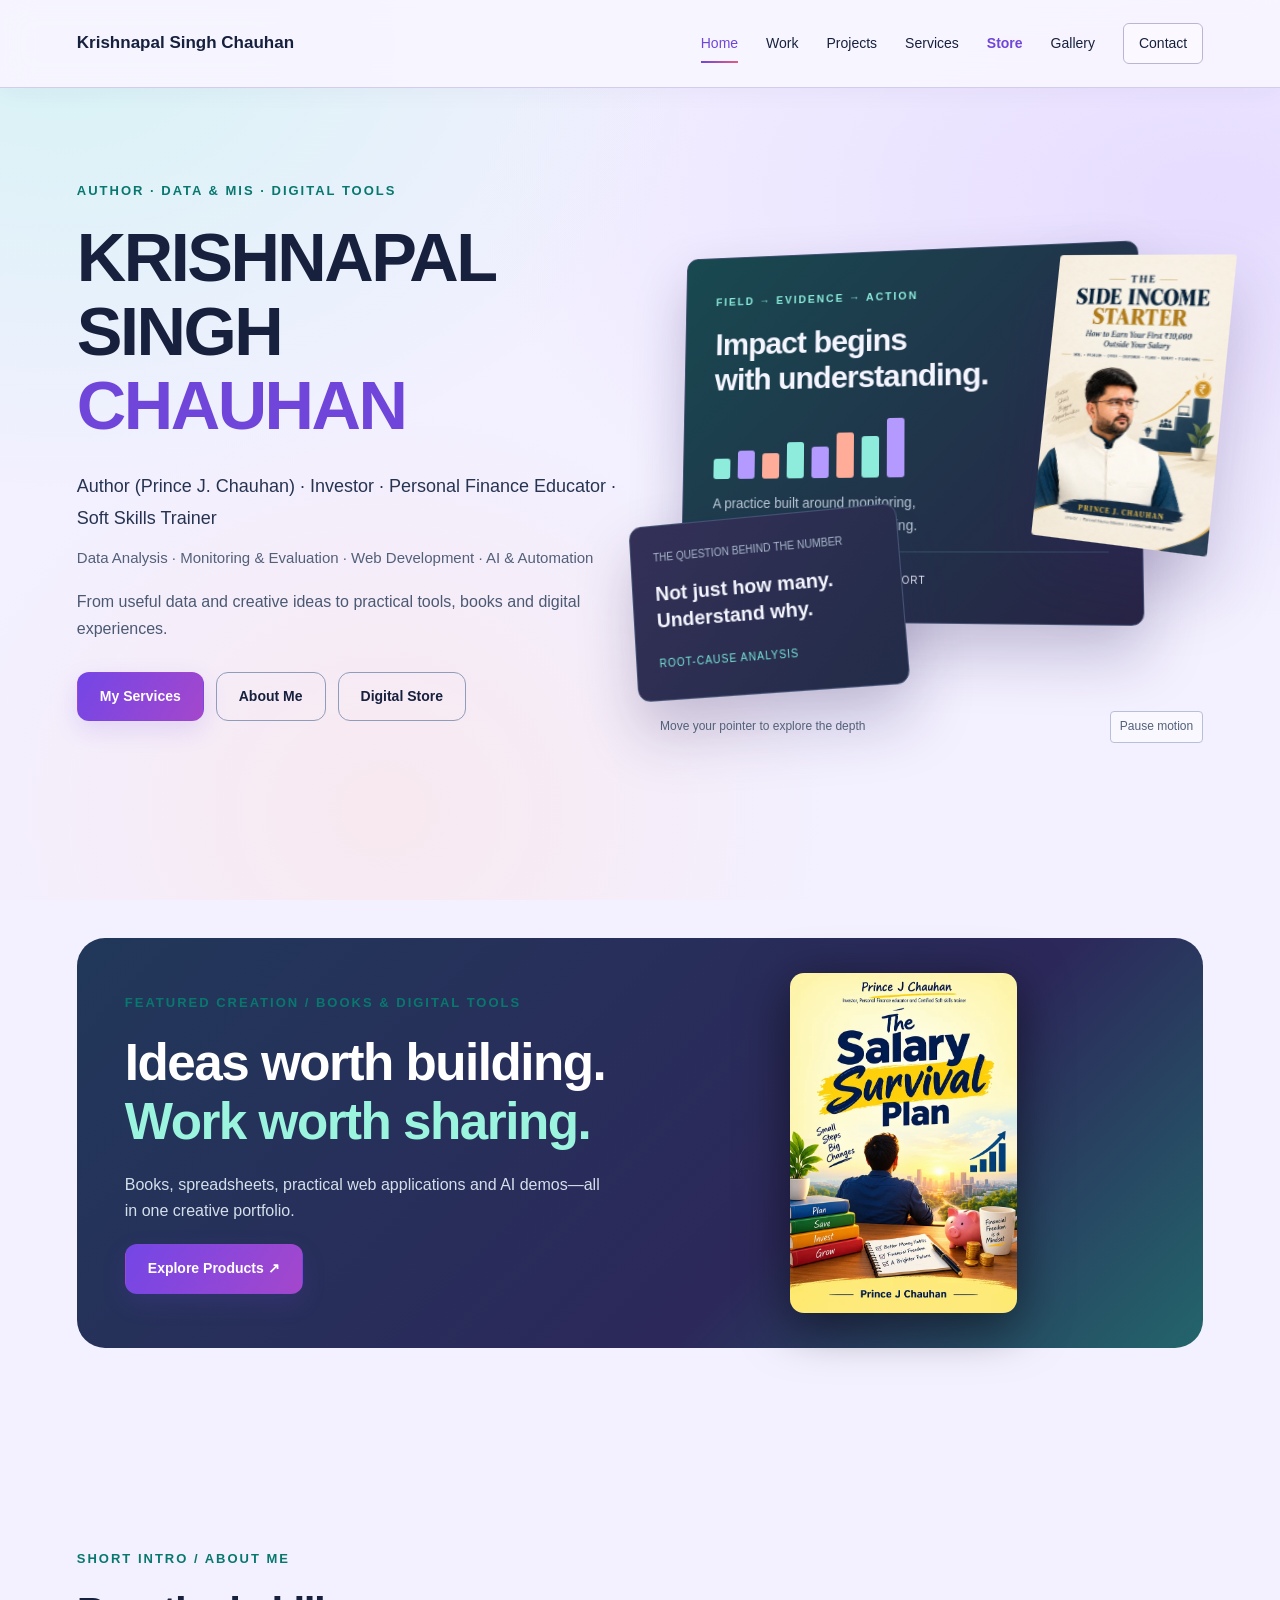
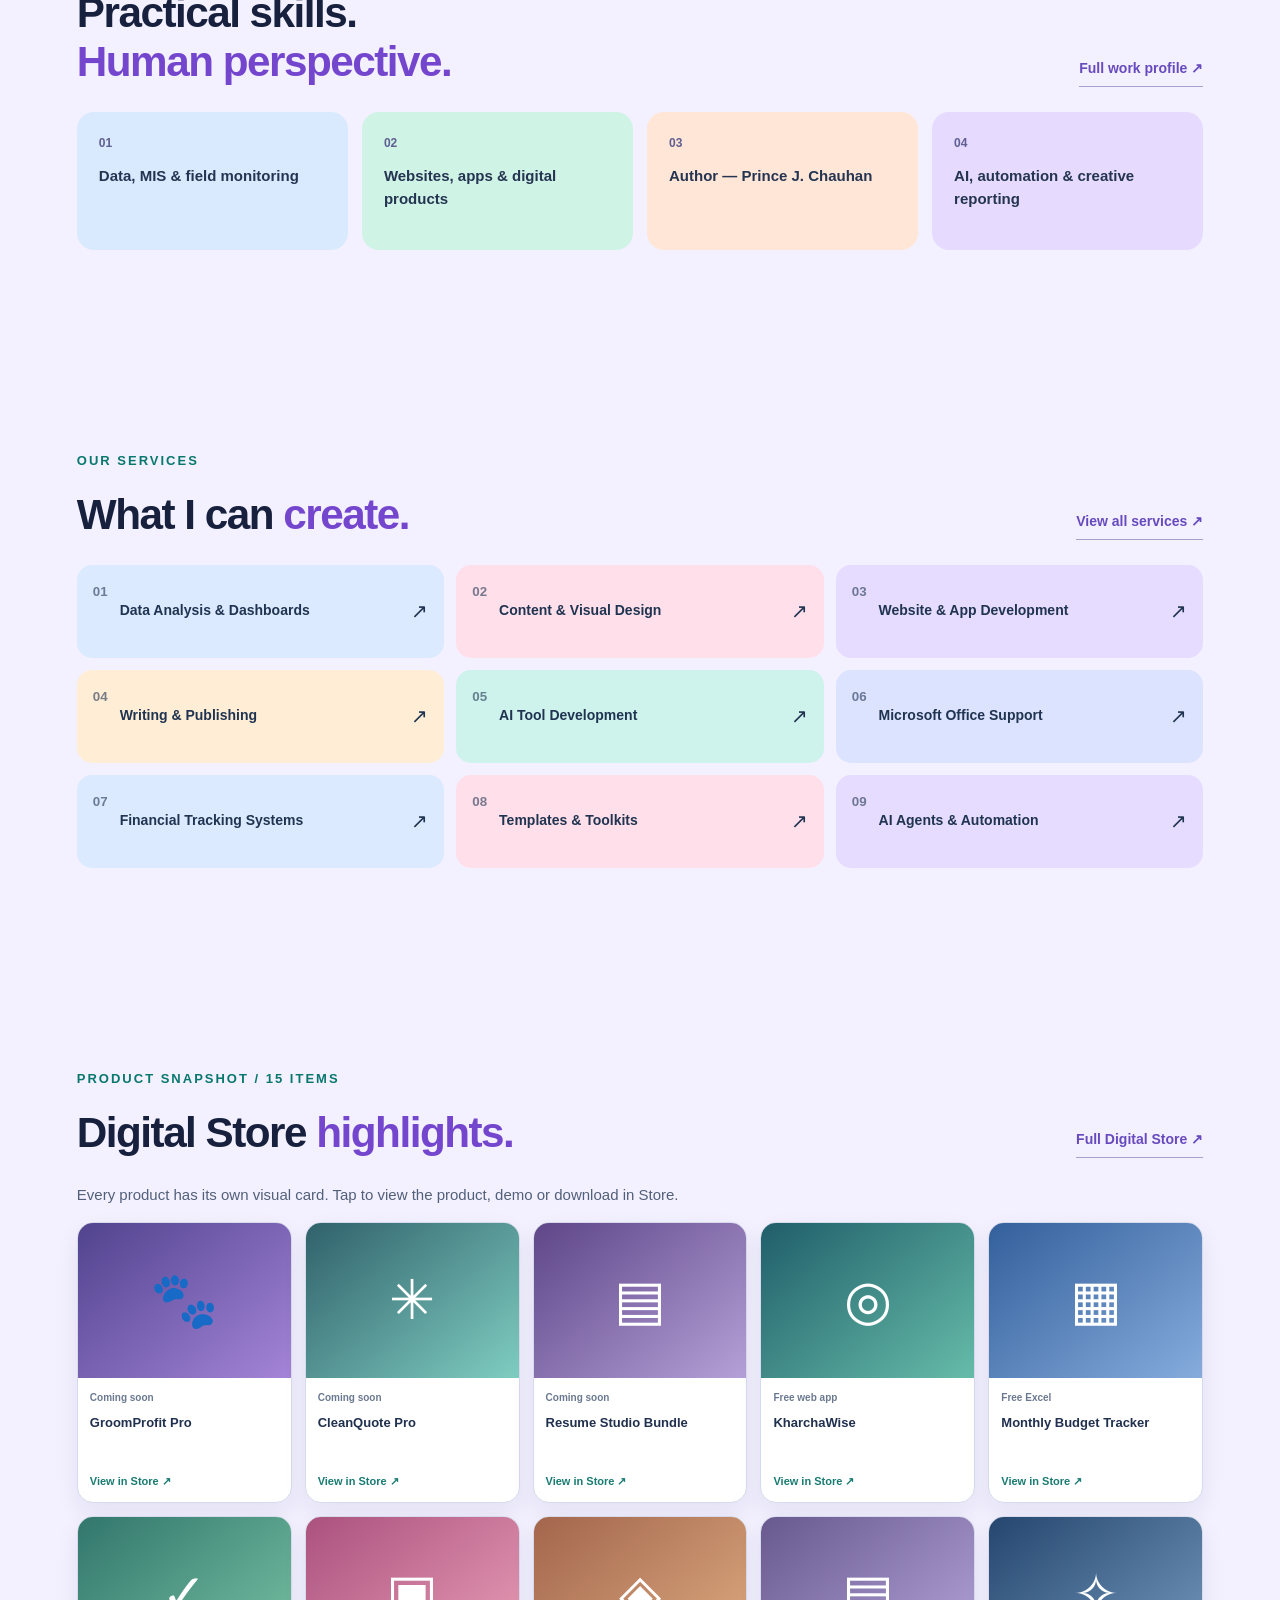
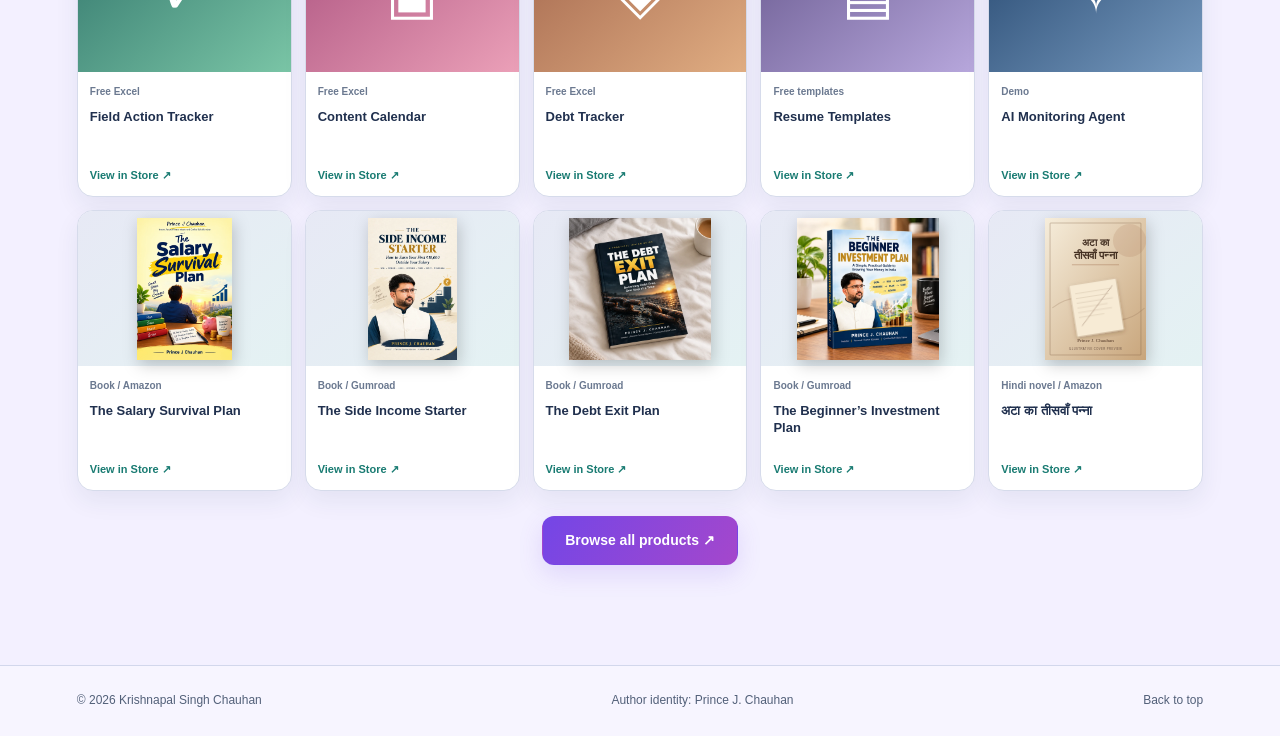
==== index.html @ 04c66814 "Reorganize portfolio Home, Services and Digital Store in one release" ====
<!doctype html>
<html lang="en"><head><meta charset="utf-8"><meta name="viewport" content="width=device-width,initial-scale=1"><title>Krishnapal Chauhan | Impact, Data & Books</title><meta name="description" content="Explore the work, M&E projects and personal finance books of Krishnapal Singh Chauhan, writing as Prince J. Chauhan."><link rel="icon" href="data:image/svg+xml,%3Csvg xmlns='http://www.w3.org/2000/svg' viewBox='0 0 64 64'%3E%3Crect width='64' height='64' rx='14' fill='%23071020'/%3E%3Cpath d='M16 44V32h8v12zm12 0V23h8v21zm12 0V14h8v30z' fill='%235ce6c9'/%3E%3C/svg%3E"><link rel="stylesheet" href="style.css"></head>
<body><a class="skip" href="#main">Skip to content</a><header><a class="brand full-name-brand" href="#home">Krishnapal Singh Chauhan</a><nav aria-label="Main"><a href="#home">Home</a><a href="#work">Work</a><a href="#projects">Projects</a><a href="#services">Services</a><a class="store-nav" href="#store">Store</a><a href="#gallery">Gallery</a><a class="nav-contact" href="#contact">Contact</a></nav></header>
<main id="main"><section id="home" class="hero" data-view="home"><div class="hero-copy"><p class="eyebrow">AUTHOR · DATA & MIS · DIGITAL TOOLS</p><h1 class="name-heading">Krishnapal<br>Singh <em>Chauhan</em></h1><p class="intro skills-tagline">Author (Prince J. Chauhan) · Investor · Personal Finance Educator · Soft Skills Trainer<br><span>Data Analysis · Monitoring & Evaluation · Web Development · AI & Automation</span></p><p class="hero-short-bio">From useful data and creative ideas to practical tools, books and digital experiences.</p><div class="actions"><a class="button primary" href="#services">My Services</a><a class="button" href="#work">About Me</a><a class="button" href="#store">Digital Store</a></div></div><div class="hero-scene" aria-label="Interactive 3D portfolio highlights"><div class="scene-grid"></div><div class="scene" id="scene"><div class="plane plane-main"><span class="eyebrow">FIELD → EVIDENCE → ACTION</span><h2>Impact begins<br>with understanding.</h2><div class="signal"><span></span><span></span><span></span><span></span><span></span><span></span><span></span><span></span></div><p>A practice built around monitoring,<br>verification and practical reporting.</p><div class="plane-footer">M&E / DATA QUALITY / FIELD SUPPORT</div></div><div class="plane plane-note"><small>THE QUESTION BEHIND THE NUMBER</small><strong>Not just how many.<br>Understand why.</strong><span>ROOT-CAUSE ANALYSIS</span></div><a class="plane plane-book" href="#books"><img src="assets/income.webp" alt="The Side Income Starter book cover"></a></div><div class="scene-controls"><span>Move your pointer to explore the depth</span><button id="motion" aria-pressed="false">Pause motion</button></div></div></section>


<section class="section hs-feature" data-view="home"><div class="hs-feature-area"><div><p class="eyebrow">FEATURED CREATION / BOOKS & DIGITAL TOOLS</p><h2>Ideas worth building.<br><em>Work worth sharing.</em></h2><p>Books, spreadsheets, practical web applications and AI demos—all in one creative portfolio.</p><a class="button primary" href="#store">Explore Products ↗</a></div><a class="hs-large-cover" href="#store-salary"><img src="https://drive.google.com/thumbnail?id=1KpXKbkoHsO9OlmdQcfU4_3CLkaFUDpIm&sz=w1200" onerror="this.onerror=null;this.src='assets/salary.webp'" alt="Large promotional mockup for The Salary Survival Plan"></a></div></section>
<section class="section hs-about" data-view="home"><div class="hs-section-head"><div><p class="eyebrow">SHORT INTRO / ABOUT ME</p><h2>Practical skills.<br><em>Human perspective.</em></h2></div><a href="#work">Full work profile ↗</a></div><div class="hs-about-grid"><div class="hs-about-point pt-a"><b>01</b><strong>Data, MIS & field monitoring</strong></div><div class="hs-about-point pt-b"><b>02</b><strong>Websites, apps & digital products</strong></div><div class="hs-about-point pt-c"><b>03</b><strong>Author — Prince J. Chauhan</strong></div><div class="hs-about-point pt-d"><b>04</b><strong>AI, automation & creative reporting</strong></div></div></section>
<section class="section hs-services" data-view="home"><div class="hs-section-head"><div><p class="eyebrow">OUR SERVICES</p><h2>What I can <em>create.</em></h2></div><a href="#services">View all services ↗</a></div><div class="hs-service-grid"><a class="hs-service hs-color-0" href="#services"><small>01</small><b>Data Analysis & Dashboards</b><span>↗</span></a><a class="hs-service hs-color-1" href="#services"><small>02</small><b>Content & Visual Design</b><span>↗</span></a><a class="hs-service hs-color-2" href="#services"><small>03</small><b>Website & App Development</b><span>↗</span></a><a class="hs-service hs-color-3" href="#services"><small>04</small><b>Writing & Publishing</b><span>↗</span></a><a class="hs-service hs-color-4" href="#services"><small>05</small><b>AI Tool Development</b><span>↗</span></a><a class="hs-service hs-color-5" href="#services"><small>06</small><b>Microsoft Office Support</b><span>↗</span></a><a class="hs-service hs-color-0" href="#services"><small>07</small><b>Financial Tracking Systems</b><span>↗</span></a><a class="hs-service hs-color-1" href="#services"><small>08</small><b>Templates & Toolkits</b><span>↗</span></a><a class="hs-service hs-color-2" href="#services"><small>09</small><b>AI Agents & Automation</b><span>↗</span></a></div></section>
<section class="section hs-products" data-view="home"><div class="hs-section-head"><div><p class="eyebrow">PRODUCT SNAPSHOT / 15 ITEMS</p><h2>Digital Store <em>highlights.</em></h2></div><a href="#store">Full Digital Store ↗</a></div><p class="hs-muted">Every product has its own visual card. Tap to view the product, demo or download in Store.</p><div class="hs-products-grid"><a class="hs-prod" href="#store-groom"><div class="hs-prod-image hs-tone-a"><span>🐾</span></div><div class="hs-prod-desc"><small>Coming soon</small><strong>GroomProfit Pro</strong><span>View in Store ↗</span></div></a><a class="hs-prod" href="#store-clean"><div class="hs-prod-image hs-tone-b"><span>✳</span></div><div class="hs-prod-desc"><small>Coming soon</small><strong>CleanQuote Pro</strong><span>View in Store ↗</span></div></a><a class="hs-prod" href="#store-resume-studio"><div class="hs-prod-image hs-tone-c"><span>▤</span></div><div class="hs-prod-desc"><small>Coming soon</small><strong>Resume Studio Bundle</strong><span>View in Store ↗</span></div></a><a class="hs-prod" href="#store-kharchawise"><div class="hs-prod-image hs-tone-d"><span>◎</span></div><div class="hs-prod-desc"><small>Free web app</small><strong>KharchaWise</strong><span>View in Store ↗</span></div></a><a class="hs-prod" href="#store-budget"><div class="hs-prod-image hs-tone-e"><span>▦</span></div><div class="hs-prod-desc"><small>Free Excel</small><strong>Monthly Budget Tracker</strong><span>View in Store ↗</span></div></a><a class="hs-prod" href="#store-field"><div class="hs-prod-image hs-tone-f"><span>✓</span></div><div class="hs-prod-desc"><small>Free Excel</small><strong>Field Action Tracker</strong><span>View in Store ↗</span></div></a><a class="hs-prod" href="#store-content"><div class="hs-prod-image hs-tone-g"><span>▣</span></div><div class="hs-prod-desc"><small>Free Excel</small><strong>Content Calendar</strong><span>View in Store ↗</span></div></a><a class="hs-prod" href="#store-debt"><div class="hs-prod-image hs-tone-h"><span>◈</span></div><div class="hs-prod-desc"><small>Free Excel</small><strong>Debt Tracker</strong><span>View in Store ↗</span></div></a><a class="hs-prod" href="#store-resume-templates"><div class="hs-prod-image hs-tone-i"><span>▤</span></div><div class="hs-prod-desc"><small>Free templates</small><strong>Resume Templates</strong><span>View in Store ↗</span></div></a><a class="hs-prod" href="#store-agent"><div class="hs-prod-image hs-tone-j"><span>✧</span></div><div class="hs-prod-desc"><small>Demo</small><strong>AI Monitoring Agent</strong><span>View in Store ↗</span></div></a><a class="hs-prod" href="#store-salary"><div class="hs-prod-image hs-book"><img src="https://drive.google.com/thumbnail?id=1KpXKbkoHsO9OlmdQcfU4_3CLkaFUDpIm&sz=w1200" alt="The Salary Survival Plan cover or preview" loading="lazy" onerror="this.onerror=null;this.src='assets/salary.webp'"></div><div class="hs-prod-desc"><small>Book / Amazon</small><strong>The Salary Survival Plan</strong><span>View in Store ↗</span></div></a><a class="hs-prod" href="#store-side-income"><div class="hs-prod-image hs-book"><img src="assets/income.webp" alt="The Side Income Starter cover or preview" loading="lazy"></div><div class="hs-prod-desc"><small>Book / Gumroad</small><strong>The Side Income Starter</strong><span>View in Store ↗</span></div></a><a class="hs-prod" href="#store-debt-book"><div class="hs-prod-image hs-book"><img src="assets/debt.webp" alt="The Debt Exit Plan cover or preview" loading="lazy"></div><div class="hs-prod-desc"><small>Book / Gumroad</small><strong>The Debt Exit Plan</strong><span>View in Store ↗</span></div></a><a class="hs-prod" href="#store-investment"><div class="hs-prod-image hs-book"><img src="assets/invest.webp" alt="The Beginner’s Investment Plan cover or preview" loading="lazy"></div><div class="hs-prod-desc"><small>Book / Gumroad</small><strong>The Beginner’s Investment Plan</strong><span>View in Store ↗</span></div></a><a class="hs-prod" href="#store-ata"><div class="hs-prod-image hs-book"><img src="https://drive.google.com/thumbnail?id=1yqMSxW2IDqdPIzy8GeifeQOqb2DGpigK&sz=w1200" alt="अटा का तीसवाँ पन्ना cover or preview" loading="lazy" onerror="this.onerror=null;this.src='assets/ata-cover-preview.svg'"></div><div class="hs-prod-desc"><small>Hindi novel / Amazon</small><strong>अटा का तीसवाँ पन्ना</strong><span>View in Store ↗</span></div></a></div><div class="hs-all"><a class="button primary" href="#store">Browse all products ↗</a></div></section><section id="work" class="section work-studio" data-view="work" hidden><div class="bio-card"><div><p class="eyebrow">WORK / EXPERIENCE & EXPERTISE</p><h2>15 years.<br><em>Many skills. One purpose.</em></h2><p class="bio-tagline">Turning data, field experience and ideas into practical tools.</p><p class="bio-text">I am Krishnapal Singh Chauhan, with 15 years of total professional experience across data and MIS, field operations, education programs, project coordination and digital work. I bring analytical thinking, practical reporting and a focus on clear, usable outputs. I also write personal-finance guides as Prince J. Chauhan.</p></div><div class="experience-badges"><div><b>15</b><span>years total experience</span></div><div><b>5</b><span>years in web, app & tool development</span></div><div><b>4</b><span>personal-finance books</span></div></div></div><div class="experience-tabs" role="tablist" aria-label="Experience areas"><button id="tab-data" role="tab" aria-selected="true" aria-controls="panel-data" data-work-tab="data">Data Analysis</button><button id="tab-management" role="tab" aria-selected="false" tabindex="-1" aria-controls="panel-management" data-work-tab="management">Project Management & Consulting</button><button id="tab-development" role="tab" aria-selected="false" tabindex="-1" aria-controls="panel-development" data-work-tab="development">Web, Apps & Tools</button><button id="tab-finance" role="tab" aria-selected="false" tabindex="-1" aria-controls="panel-finance" data-work-tab="finance">Finance & Author</button></div>
<div id="panel-data" class="experience-panel" role="tabpanel" aria-labelledby="tab-data" tabindex="0"><div class="panel-heading"><span class="eyebrow">DATA / MIS / QUALITY</span><h3>From records to decisions.</h3><p>Data and MIS work across a 15-year professional journey, with education-program monitoring and analysis since 2018.</p></div><div class="experience-columns"><div><h4>Skills & practice</h4><div class="tags"><span>Excel formulas & PivotTables</span><span>KPI dashboards</span><span>Data cleaning</span><span>Verification & quality assurance</span><span>Root-cause analysis</span><span>SurveyCTO</span><span>GIS & location checks</span><span>Management reporting</span></div><p>Review enrolment, retention, attendance and field coverage; identify record mismatches and turn comparisons into follow-up priorities.</p></div><div><h4>Work with organizations</h4><div class="organization"><b>Educate Girls</b><span>2022–present · M&E, verification, district reporting and field-team support</span></div><div class="organization"><b>Pratham Education Foundation</b><span>2018–2022 · School monitoring, program reviews and field reporting</span></div><div class="organization"><b>SS Infrastructure Private Limited</b><span>2012–2013 · Data entry and document verification</span></div><a class="button" href="#projects">Explore analytics projects</a></div></div></div>
<div id="panel-management" class="experience-panel" role="tabpanel" aria-labelledby="tab-management" tabindex="0" hidden><div class="panel-heading"><span class="eyebrow">PLANNING / IMPLEMENTATION / ADVISORY SUPPORT</span><h3>Keep teams and priorities connected.</h3><p>Education-program coordination since 2018, with earlier field and site operations experience.</p></div><div class="experience-columns"><div><h4>Project management</h4><ul><li>Field plans, schedules, reviews and follow-up tracking</li><li>Team mentoring, training and stakeholder coordination</li><li>Monitoring frameworks and implementation-quality checks</li><li>Risk identification and practical corrective actions</li></ul><h4>Consulting & problem-solving approach</h4><p>Understand the problem, review evidence, identify possible root causes and recommend a clear action plan. Support reporting formats, workflow design and training needs.</p></div><div><h4>Experience context</h4><div class="organization"><b>Educate Girls</b><span>District Impact Specialist / District Impact Associate · Field support, quality reviews and management insights</span></div><div class="organization"><b>Pratham Education Foundation</b><span>Block Coordinator · School monitoring, community mobilization and team support</span></div><div class="organization"><b>Murugappa Group</b><span>Site Engineer · Planning, measurement, billing and site coordination</span></div></div></div></div>
<div id="panel-development" class="experience-panel" role="tabpanel" aria-labelledby="tab-development" tabindex="0" hidden><div class="panel-heading"><span class="eyebrow">5 YEARS / WEB, APPS & TOOLS</span><h3>Build for everyday use.</h3><p>Five years of development experience focused on websites, practical digital tools and workflow solutions.</p></div><div class="experience-columns"><div><h4>What I build</h4><ul><li>Responsive portfolio and service websites</li><li>Interactive dashboards and reporting tools</li><li>Forms, trackers, calculators and reusable templates</li><li>App interfaces and workflow prototypes</li><li>AI-assisted content and reporting workflows</li></ul></div><div><h4>Examples</h4><div class="organization"><b>This 3D portfolio</b><span>Separate views, interactive book display and service catalog</span></div><div class="organization"><b>Field data workflow</b><span>Google Forms, Sheets and Apps Script for structured collection and reporting</span></div><div class="organization"><b>Financial tools</b><span>Budget worksheets, debt trackers and web calculators</span></div><a class="button" href="#services">Explore tools & services</a></div></div></div>
<div id="panel-finance" class="experience-panel" role="tabpanel" aria-labelledby="tab-finance" tabindex="0" hidden><div class="panel-heading"><span class="eyebrow">INVESTOR / EDUCATOR / AUTHOR</span><h3>Make money concepts easier to use.</h3><p>Writing as Prince J. Chauhan — Investor, Personal Finance Educator and Certified Soft Skills Trainer.</p></div><div class="experience-columns"><div><h4>Financial experience</h4><p>Field Executive at SHB Financial Services (2015–2016), working on document and third-party verification. My educational work covers budgeting, side-income planning, debt organization and investment basics.</p><h4>Author bio</h4><p>I write simple, practical guides for Indian readers who want to understand everyday money decisions. My books use relatable examples, steps and worksheets to help readers build their own plans.</p></div><div><h4>The four-book collection</h4><ol class="author-book-list"><li>The Salary Survival Plan</li><li>The Side Income Starter</li><li>The Debt Exit Plan</li><li>The Beginner Investment Plan</li></ol><button class="button primary" data-service-scroll="books">Explore book store</button></div></div></div></section><section id="projects" class="section" data-view="projects" hidden><div class="section-head"><div><p class="eyebrow">PROJECTS / ANALYTICS & FIELD SYSTEMS</p><h2>Evidence you can explore.</h2></div><p>Explore projects by platform, with field reporting and analytics case studies below.</p></div><div class="platform-projects"><article><span class="platform-label">POWER BI</span><h3>Enrolment &amp; Data Quality Dashboard</h3><p>Single-page KPIs, fuzzy matching, BO/CV workflow, quality checks and follow-up priorities. Synthetic public demo and downloadable PBIP.</p><a class="text-link" href="projects/powerbi/index.html">Explore Power BI project →</a></article><article><span class="platform-label">KOBOTOOLBOX</span><h3>Bal Sabha &amp; LSE Monitoring</h3><p>Two Hindi forms with village-code school lookup, conditional questions and validation rules.</p><a class="text-link" href="projects/kobo/index.html">Explore Kobo project &amp; demo →</a></article><article><span class="platform-label">SQL / 4 DATABASE VERSIONS</span><h3>Enrolment Data Quality &amp; Fuzzy Verification</h3><p>18 queries, joins, CTEs, rankings and checks in SQLite, MySQL, PostgreSQL and SQL Server. Public synthetic case study with saved SQLite results.</p><a class="text-link" href="projects/sql/index.html">Explore SQL project →</a></article><article><span class="platform-label">GOOGLE STUDIO / LOOKER STUDIO</span><h3>Interactive Reporting Dashboard</h3><p>Explore my reporting dashboard in Google Looker Studio.</p><a class="text-link" href="https://datastudio.google.com/reporting/efbc0fe9-b3af-4f52-93eb-f00e505e4cb0" target="_blank" rel="noopener noreferrer">Open dashboard</a></article></div><div class="project-subhead"><h3>Case studies & project plans</h3><p>Available demos and proposed projects, with their current status.</p></div><div class="projects"><article class="project featured tilt"><div class="project-top"><span>KOBO / FIELD DATA COLLECTION</span><span class="badge">Interactive demo</span></div><h3>Bal Sabha &amp; LSE<br>Monitoring System</h3><p>Two Hindi questionnaires with village-code school lookup, conditional follow-ups and response validation. Try the Spot Check and Cross-check forms with synthetic school records.</p><div class="demo-grid"><div><b>2</b><span>forms</span></div><div><b>70</b><span>questions</span></div><div><b>3</b><span>demo schools</span></div></div><p class="small">Public synthetic demo. Operational forms deployed, as confirmed by the owner.</p><div class="tags"><span>KoboToolbox</span><span>XLSForm</span><span>Skip logic</span><span>Data quality</span></div><a class="text-button" href="projects/kobo/index.html">Open project &amp; interactive demo →</a></article><article class="project featured tilt"><div class="project-top"><span>01 / ANALYTICS</span><span class="badge">Available demo</span></div><h3>M&E Performance &<br>Data Quality Dashboard</h3><p>Turn monitoring, verification, enrolment and retention data into district comparisons and management priorities.</p><div class="demo-grid"><div><b>2</b><span>districts</span></div><div><b>8</b><span>blocks</span></div><div><b>6</b><span>months</span></div><div><b>48</b><span>observations</span></div></div><p class="small">Synthetic dataset for portfolio demonstration.</p><div class="tags"><span>Excel</span><span>KPI framework</span><span>Risk flags</span></div><button class="text-button" data-project="dashboard">Explore case study</button></article><article class="project tilt"><div class="project-top"><span>02 / VERIFICATION</span><span class="badge muted">Planned case study</span></div><h3>Enrolment &<br>Retention Analysis</h3><p>Connect school records, field verification and attendance patterns to identify data mismatches and follow-up priorities.</p><div class="tags"><span>Verification</span><span>Data cleaning</span><span>Retention</span></div><button class="text-button" data-project="enrolment">View project approach</button></article><article class="project tilt"><div class="project-top"><span>03 / FIELD QUALITY</span><span class="badge muted">Planned case study</span></div><h3>Social Mapping<br>Quality Review</h3><p>Evaluate stakeholder participation, documentation and follow-up gaps across villages, blocks and districts.</p><div class="tags"><span>Quality review</span><span>Root causes</span><span>Action planning</span></div><button class="text-button" data-project="mapping">View project approach</button></article><article class="project tilt"><div class="project-top"><span>04 / AI &amp; AUTOMATION</span><span class="badge">Working sample demo</span></div><h3>AI Monitoring<br>Summary Agent</h3><p>Validate CSV data, calculate source-specific metrics and rank follow-up priorities. Includes Hindi/English reports, file-change automation and optional Gemini narrative in the local project.</p><div class="tags"><span>Python</span><span>REST API</span><span>Data quality</span><span>Optional Gemini</span></div><a class="text-link" href="projects/ai/index.html">Try demo &amp; download agent →</a></article><article class="project tilt"><div class="project-top"><span>05 / BUSINESS INTELLIGENCE</span><span class="badge">Public sample demo</span></div><h3>Power BI<br>Enrolment &amp; Data Quality</h3><p>A single-page dashboard covering enrolment, fuzzy scores, verification workflow, quality and action priorities. Includes a downloadable synthetic Power BI project.</p><div class="tags"><span>Power BI</span><span>Power Query</span><span>39 DAX measures</span></div><a class="text-link" href="projects/powerbi/index.html">Open dashboard &amp; download project →</a></article><article class="project tilt"><div class="project-top"><span>06 / CONNECTED REPORTING</span><span class="badge">Dashboard link added</span></div><h3>Looker Studio<br>Reporting Dashboard</h3><p>Open my existing reporting dashboard in Google Looker Studio.</p><div class="tags"><span>Looker Studio</span><span>Google Sheets</span><span>Interactive reports</span></div><a class="text-link" href="https://datastudio.google.com/reporting/efbc0fe9-b3af-4f52-93eb-f00e505e4cb0" target="_blank" rel="noopener noreferrer">Open dashboard</a></article></div></section>
<section id="dashboard" class="section dashboard" data-view="projects" hidden><div class="section-head"><div><p class="eyebrow">LIVE DEMO / INTERACTIVE ANALYTICS</p><h2>Explore the numbers.</h2></div><p>Synthetic sample data. Filter by district and month to explore how a project dashboard can work.</p></div><div class="dash-toolbar"><label>District<select id="district"><option value="all">All districts</option><option>District A</option><option>District B</option></select></label><label>Month<select id="month"><option value="all">All months</option><option value="0">April</option><option value="1">May</option><option value="2">June</option><option value="3">July</option><option value="4">August</option><option value="5">September</option></select></label><button class="button" id="resetFilters">Reset filters</button><span class="badge">Demo data · 48 observations</span></div><div class="kpis" id="kpis" aria-live="polite"></div><div class="dash-content"><div class="chart-panel"><h3>Enrolment achievement by block</h3><p class="small">Achievement ÷ target · aggregated for the selected period</p><div id="blockChart" role="img" aria-label="Block enrolment achievement chart"></div></div><div class="chart-panel"><h3>What needs attention?</h3><p class="small">Sample operational thresholds, for demonstration.</p><div id="riskNotes" aria-live="polite"></div><p class="small">This is a website dashboard. Power BI and Looker Studio reports will be connected separately.</p></div></div><details class="data-details"><summary>View filtered data</summary><div class="table-scroll"><table><thead><tr><th>District</th><th>Block</th><th>Month</th><th>Target</th><th>Enrolled</th><th>Verified</th><th>Total records</th><th>Valid records</th></tr></thead><tbody id="dataRows"></tbody></table></div></details></section>

<section id="services" class="section services-only-intro" data-view="services" hidden><p class="eyebrow">PROFESSIONAL SERVICES</p><h2>Solutions built<br><em>around your needs.</em></h2><p>Services are work we can create for you. Ready-made products, books, templates and demonstrations live in the separate Digital Store.</p><div class="hs-actions"><a href="#services-offerings" class="button primary">Explore Services ↓</a><a href="#store" class="button">Visit Store ↗</a></div></section>
<section id="services-offerings" class="section hs-services-list" data-view="services" hidden><div class="section-head"><div><p class="eyebrow">CUSTOM SERVICES / NINE AREAS</p><h2>How I can <em>help.</em></h2></div><p>Each card describes a service and links to a relevant example in Store.</p></div><div class="services-grid"><article class="service-card hs-service-card"><span class="service-index">01 / SERVICE</span><h3>Data Analysis & Dashboards</h3><p>Clean data, create KPI dashboards and support practical decisions.</p><div class="hs-service-actions"><a href="#store-field">View demo in Store ↗</a><a href="#contact">Enquire</a></div></article><article class="service-card hs-service-card"><span class="service-index">02 / SERVICE</span><h3>Content & Visual Design</h3><p>Social graphics, presentations, book mockups and creative content.</p><div class="hs-service-actions"><a href="#store-content">View demo in Store ↗</a><a href="#contact">Enquire</a></div></article><article class="service-card hs-service-card"><span class="service-index">03 / SERVICE</span><h3>Website & App Development</h3><p>Portfolio websites, landing pages and practical web apps.</p><div class="hs-service-actions"><a href="#store-kharchawise">View demo in Store ↗</a><a href="#contact">Enquire</a></div></article><article class="service-card hs-service-card"><span class="service-index">04 / SERVICE</span><h3>Writing & Publishing</h3><p>Hindi/English books, blogs, training materials and editing.</p><div class="hs-service-actions"><a href="#store-salary">View demo in Store ↗</a><a href="#contact">Enquire</a></div></article><article class="service-card hs-service-card"><span class="service-index">05 / SERVICE</span><h3>AI Tool Development</h3><p>Task-specific AI helpers, interfaces and prototypes.</p><div class="hs-service-actions"><a href="#store-agent">View demo in Store ↗</a><a href="#contact">Enquire</a></div></article><article class="service-card hs-service-card"><span class="service-index">06 / SERVICE</span><h3>Microsoft Office Support</h3><p>Excel systems, reports, Word and PowerPoint deliverables.</p><div class="hs-service-actions"><a href="#store-budget">View demo in Store ↗</a><a href="#contact">Enquire</a></div></article><article class="service-card hs-service-card"><span class="service-index">07 / SERVICE</span><h3>Financial Tracking Systems</h3><p>Personal and business budget, expense and debt solutions.</p><div class="hs-service-actions"><a href="#store-debt">View demo in Store ↗</a><a href="#contact">Enquire</a></div></article><article class="service-card hs-service-card"><span class="service-index">08 / SERVICE</span><h3>Templates & Toolkits</h3><p>Custom planning, reporting and career resource templates.</p><div class="hs-service-actions"><a href="#store-resume-templates">View demo in Store ↗</a><a href="#contact">Enquire</a></div></article><article class="service-card hs-service-card"><span class="service-index">09 / SERVICE</span><h3>AI Agents & Automation</h3><p>Agent demos, monitoring workflows and assisted reporting.</p><div class="hs-service-actions"><a href="#store-agent">View demo in Store ↗</a><a href="#contact">Enquire</a></div></article></div><div class="service-process"><div><span>01 / SHARE</span><h3>Your requirement</h3><p>Tell us your goal and expected output.</p></div><div><span>02 / BUILD</span><h3>A first version</h3><p>Review a useful draft or working prototype.</p></div><div><span>03 / REFINE</span><h3>Ready for use</h3><p>Finalise the output after feedback.</p></div></div><div class="service-contact"><h3>Have something in mind?</h3><p>Discuss your requirements or browse practical examples first.</p><a class="button primary" href="#contact">Discuss a project ↗</a></div></section><section id="store" class="section digital-store" data-view="store" hidden aria-labelledby="store-heading">
  <div class="store-hero">
    <div class="store-hero-text">
      <p class="eyebrow">DIGITAL STORE / PRACTICAL TOOLS</p>
      <h1 id="store-heading">Less busywork.<br><em>More progress.</em></h1>
      <p>Find all ready-made products here: downloadable templates, live demos, business tools and books. Custom Services are separate.</p>
      <div class="store-hero-actions"><a href="#store-products" class="button primary">Explore products ↓</a><a href="#contact" class="button store-secondary">Contact for enquiries ↗</a></div>
      <p class="store-fineprint">Book purchases open Amazon or Gumroad in a new tab. This website does not collect payments. Upcoming business tools are not yet for sale.</p>
    </div>
    <div class="store-hero-visual" aria-hidden="true">
      <div class="store-floating-note store-note-top"><span class="store-note-icon">↗</span><div><b>Practical tools</b><small>Made for everyday work</small></div></div>
      <div class="store-visual-board"><span class="store-visual-label">PRODUCT STUDIO</span><div class="store-board-row"><span>01</span><div><strong>Calculate</strong><small>Know your numbers</small></div><span class="store-status-dot"></span></div><div class="store-board-row"><span>02</span><div><strong>Organise</strong><small>Stay on top of work</small></div><span class="store-status-dot"></span></div><div class="store-board-row"><span>03</span><div><strong>Grow</strong><small>Make clearer decisions</small></div><span class="store-status-dot"></span></div></div>
      <div class="store-floating-note store-note-bottom"><span class="store-note-icon">✦</span><div><b>One-time tools</b><small>No forced subscriptions</small></div></div>
    </div>
  </div>
  <div class="store-heading-row" id="store-products"><div><p class="eyebrow">THE COLLECTION</p><h2>Tools worth keeping.</h2><p class="store-heading-caption">Browse free downloads, available books and upcoming releases.</p></div><div class="store-count"><strong id="store-result-count">15</strong><span>products shown</span></div></div>
  <div class="store-filters" role="group" aria-label="Filter digital products"><button type="button" class="store-filter is-active" data-store-filter="all" aria-pressed="true">All products</button><button type="button" class="store-filter" data-store-filter="free" aria-pressed="false">Free & available</button><button type="button" class="store-filter" data-store-filter="coming" aria-pressed="false">Coming soon</button><button type="button" class="store-filter" data-store-filter="books" aria-pressed="false">Books</button></div>
  <div class="store-grid" id="store-grid">
    <article id="store-groom" class="store-card store-featured" data-store-type="coming">
      <div class="store-card-visual visual-groom"><span class="store-visual-eyebrow">GROOMING / BUSINESS TOOL</span><div class="store-ui-panel"><div class="store-ui-mini"><span></span><span></span><span></span></div><div class="store-ui-chart"><i></i><i></i><i></i><i></i><i></i></div><div class="store-ui-line"></div><div class="store-ui-line short"></div></div><span class="store-product-symbol">🐾</span></div>
      <div class="store-card-body"><div class="store-meta"><span class="store-type">OFFLINE BUSINESS APP</span><span class="store-pill pill-coming">Coming soon</span></div><h3>GroomProfit Pro</h3><p>Pricing, quotes, job records, profit tracking and rebooking follow-ups in one practical toolkit for pet grooming businesses.</p><ul class="store-features"><li>Pricing & profit calculator</li><li>Quote and customer records</li><li>Rebooking and business dashboard</li></ul><div class="store-card-footer"><span>Launch price to be announced</span><details class="store-disclosure"><summary>What's included <span aria-hidden="true">↗</span></summary><p>Offline HTML application, backup/export tools and a user guide. Final compatibility checks and customer testing are pending.</p></details></div></div>
    </article>
    <article id="store-clean" class="store-card store-featured" data-store-type="coming">
      <div class="store-card-visual visual-clean"><span class="store-visual-eyebrow">CLEANING / PRICING TOOL</span><div class="store-sheet-mock"><div><b>JOB ESTIMATE</b><span>PROFIT VIEW</span></div><div class="store-sheet-row"><span>Labour hours</span><b>●●●●</b></div><div class="store-sheet-row"><span>Supplies & costs</span><b>●●●</b></div><div class="store-sheet-row"><span>Target margin</span><b>●●●●●</b></div><div class="store-sheet-total">PROJECT PROFIT <strong>↗</strong></div></div><span class="store-product-symbol">✳</span></div>
      <div class="store-card-body"><div class="store-meta"><span class="store-type">EXCEL BUSINESS TOOLKIT</span><span class="store-pill pill-coming">Coming soon</span></div><h3>CleanQuote Pro</h3><p>Quote smarter for home and office cleaning jobs with labour costing, material tracking and a clearer view of profit.</p><ul class="store-features"><li>Job pricing and margin calculator</li><li>Quote and job registers</li><li>Revenue and profit dashboard</li></ul><div class="store-card-footer"><span>Launch price to be announced</span><details class="store-disclosure"><summary>What's included <span aria-hidden="true">↗</span></summary><p>Excel workbook, example data and quick-start guide. Final spreadsheet compatibility and formula QA are pending.</p></details></div></div>
    </article>
    <article id="store-resume-studio" class="store-card" data-store-type="coming"><div class="store-compact-visual visual-resume"><span class="store-compact-icon">▤</span><span>CAREER TOOLS</span></div><div class="store-card-body"><div class="store-meta"><span class="store-type">CAREER BUNDLE</span><span class="store-pill pill-coming">Coming soon</span></div><h3>Resume Studio Bundle</h3><p>Editable resumes, cover letters and job-search resources for role-specific applications.</p><p class="store-card-note">The complete paid bundle is being prepared for public release.</p></div></article>
    <article id="store-kharchawise" class="store-card" data-store-type="free"><div class="store-compact-visual visual-budget"><span class="store-compact-icon">◎</span><span>PERSONAL FINANCE</span></div><div class="store-card-body"><div class="store-meta"><span class="store-type">LIVE WEB APP</span><span class="store-pill pill-free">Free beta</span></div><h3>KharchaWise</h3><p>Track everyday expenses and explore a simpler view of your personal spending.</p><a class="store-link" href="https://kharchawise-free-beta.vercel.app/" target="_blank" rel="noopener noreferrer">Open free beta <span aria-hidden="true">↗</span></a></div></article>
    <article id="store-budget" class="store-card" data-store-type="free"><div class="store-compact-visual visual-csv"><span class="store-compact-icon">▦</span><span>SPREADSHEET DOWNLOAD</span></div><div class="store-card-body"><div class="store-meta"><span class="store-type">EXCEL WORKBOOK</span><span class="store-pill pill-free">Free download</span></div><h3>Monthly Budget Tracker</h3><p>Start with an easy-to-edit budget spreadsheet for income, expenses and planned savings.</p><a class="store-link" href="https://docs.google.com/spreadsheets/d/1Yo99MKLa7SrEnmByf55AY38YMwZixokw/edit?usp=drivesdk&ouid=107347710284424507039&rtpof=true&sd=true" target="_blank" rel="noopener noreferrer">Open Excel tracker <span aria-hidden="true">↗</span></a></div></article>
    <article id="store-field" class="store-card" data-store-type="free"><div class="store-compact-visual visual-action"><span class="store-compact-icon">✓</span><span>PROJECT OPERATIONS</span></div><div class="store-card-body"><div class="store-meta"><span class="store-type">EXCEL WORKBOOK</span><span class="store-pill pill-free">Free download</span></div><h3>Field Action Tracker</h3><p>Record issues, follow-up owners, due dates and actions in a simple reusable tracker.</p><a class="store-link" href="https://docs.google.com/spreadsheets/d/1um6JzTHEQHktTw0K_5eIpYp0Pb8S-Snz/edit?usp=drivesdk&ouid=107347710284424507039&rtpof=true&sd=true" target="_blank" rel="noopener noreferrer">Open Excel tracker <span aria-hidden="true">↗</span></a></div></article>
    <article id="store-salary" class="store-card store-book-product" data-store-type="books"><div class="store-book-cover-wrap"><img class="store-salary-mockup" src="https://drive.google.com/thumbnail?id=1KpXKbkoHsO9OlmdQcfU4_3CLkaFUDpIm&sz=w1200" loading="lazy" onerror="this.onerror=null;this.src='assets/salary.webp'" alt="The Salary Survival Plan promotional book mockup"></div><div class="store-card-body"><div class="store-meta"><span class="store-type">PERSONAL FINANCE</span><span class="store-pill pill-book">Amazon India</span></div><h3>The Salary Survival Plan</h3><p>A practical 90-day reset for salary planning, expenses and savings.</p><div class="store-book-actions"><a class="store-link" href="https://www.amazon.in/dp/B0HC4DY19H" target="_blank" rel="noopener noreferrer">View / Buy on Amazon India<span aria-hidden="true">↗</span></a><a class="store-book-alternate" href="https://www.amazon.com/dp/B0HM6HF2FX" target="_blank" rel="noopener noreferrer">Amazon.com ↗</a></div></div></article>
<article id="store-side-income" class="store-card store-book-product" data-store-type="books"><div class="store-book-cover-wrap"><img src="assets/income.webp" loading="lazy" alt="The Side Income Starter — book cover"></div><div class="store-card-body"><div class="store-meta"><span class="store-type">SIDE INCOME</span><span class="store-pill pill-book">Gumroad</span></div><h3>The Side Income Starter</h3><p>A step-by-step guide to building your first ₹10,000 in income outside your salary.</p><div class="store-book-actions"><a class="store-link" href="https://krishxplore.gumroad.com/l/oljamj" target="_blank" rel="noopener noreferrer">View / Buy on Gumroad<span aria-hidden="true">↗</span></a></div></div></article>
<article id="store-debt-book" class="store-card store-book-product" data-store-type="books"><div class="store-book-cover-wrap"><img src="assets/debt.webp" loading="lazy" alt="The Debt Exit Plan — book cover"></div><div class="store-card-body"><div class="store-meta"><span class="store-type">DEBT PLANNING</span><span class="store-pill pill-book">Gumroad</span></div><h3>The Debt Exit Plan</h3><p>Practical tools to understand outstanding debt and plan repayments.</p><div class="store-book-actions"><a class="store-link" href="https://krishxplore.gumroad.com/l/tscbha" target="_blank" rel="noopener noreferrer">View / Buy on Gumroad<span aria-hidden="true">↗</span></a></div></div></article>
<article id="store-investment" class="store-card store-book-product" data-store-type="books"><div class="store-book-cover-wrap"><img src="assets/invest.webp" loading="lazy" alt="The Beginner’s Investment Plan — book cover"></div><div class="store-card-body"><div class="store-meta"><span class="store-type">BEGINNER INVESTING</span><span class="store-pill pill-book">Gumroad</span></div><h3>The Beginner’s Investment Plan</h3><p>Understand investing goals, risk and sensible first steps.</p><div class="store-book-actions"><a class="store-link" href="https://krishxplore.gumroad.com/l/investmentplan" target="_blank" rel="noopener noreferrer">View / Buy on Gumroad<span aria-hidden="true">↗</span></a></div></div></article>
<article id="store-ata" class="store-card store-book-product" data-store-type="books"><div class="store-book-cover-wrap"><img src="https://drive.google.com/thumbnail?id=1yqMSxW2IDqdPIzy8GeifeQOqb2DGpigK&sz=w1200" onerror="this.onerror=null;this.src='assets/ata-cover-preview.svg'" loading="lazy" alt="अटा का तीसवाँ पन्ना — official front cover"></div><div class="store-card-body"><div class="store-meta"><span class="store-type">HINDI FICTION</span><span class="store-pill pill-book">Amazon India</span></div><h3>अटा का तीसवाँ पन्ना</h3><p>एक पुराने पन्ने, पिता-पुत्र के रिश्ते और अनकही बातों की भावनात्मक कहानी।</p><div class="store-book-actions"><a class="store-link" href="https://www.amazon.in/dp/B0HMS7GZV7" target="_blank" rel="noopener noreferrer">View / Buy on Amazon India<span aria-hidden="true">↗</span></a></div></div></article><article id="store-content" class="store-card" data-store-type="free"><div class="store-compact-visual visual-content"><span class="store-compact-icon">▣</span><span>FREE RESOURCE</span></div><div class="store-card-body"><div class="store-meta"><span class="store-type">DIGITAL TOOL</span><span class="store-pill pill-free">Free</span></div><h3>Content Calendar</h3><p>Plan social posts, captions and publishing dates in one Excel workbook.</p><a class="store-link" href="https://docs.google.com/spreadsheets/d/10TXKhIV6gFkC3ETXpfQtLEScQPruxpk-/edit" target="_blank" rel="noopener noreferrer">Open resource <span aria-hidden="true">↗</span></a></div></article><article id="store-debt" class="store-card" data-store-type="free"><div class="store-compact-visual visual-debt"><span class="store-compact-icon">◈</span><span>FREE RESOURCE</span></div><div class="store-card-body"><div class="store-meta"><span class="store-type">DIGITAL TOOL</span><span class="store-pill pill-free">Free</span></div><h3>Debt Tracker</h3><p>Track debt balances, instalments and payments using an Excel workbook.</p><a class="store-link" href="https://docs.google.com/spreadsheets/d/15Kb_-VPSUqY9RN1bwco1crmUNV9YiGbW/edit" target="_blank" rel="noopener noreferrer">Open resource <span aria-hidden="true">↗</span></a></div></article><article id="store-resume-templates" class="store-card" data-store-type="free"><div class="store-compact-visual visual-resumes"><span class="store-compact-icon">▤</span><span>FREE RESOURCE</span></div><div class="store-card-body"><div class="store-meta"><span class="store-type">DIGITAL TOOL</span><span class="store-pill pill-free">Free</span></div><h3>Resume Templates</h3><p>Browse the existing collection of free editable resumes.</p><a class="store-link" href="https://drive.google.com/drive/folders/1juY0PHr3C21XXLLFRO9q4b7BA20_bIbP?usp=drive_link" target="_blank" rel="noopener noreferrer">Open resource <span aria-hidden="true">↗</span></a></div></article><article id="store-agent" class="store-card" data-store-type="free"><div class="store-compact-visual visual-agent"><span class="store-compact-icon">✧</span><span>FREE RESOURCE</span></div><div class="store-card-body"><div class="store-meta"><span class="store-type">INTERACTIVE DEMO</span><span class="store-pill pill-free">Free</span></div><h3>AI Monitoring Summary Agent</h3><p>Try an interactive monitoring-summary example built with sample data.</p><a class="store-link" href="projects/ai/index.html" target="_blank" rel="noopener noreferrer">Open demo <span aria-hidden="true">↗</span></a></div></article>
  </div>
  <div class="store-bottom-note"><div><span class="eyebrow">NEW RELEASES</span><h3>More tools are on the way.</h3><p>Paid products will receive their own purchase and delivery links after final testing. Until then, explore the free resources or get in touch for details.</p></div><a class="button primary" href="#contact">Get in touch ↗</a></div>
</section>
<section id="books" class="section books" data-view="store" hidden><div class="section-head"><div><p class="eyebrow">BOOK STORE / PRINCE J. CHAUHAN</p><h2>Read. Plan.<br>Put ideas into practice.</h2></div><p>Explore five books: four money guides and the Hindi novel “अटा का तीसवाँ पन्ना”.</p></div><div class="book-experience"><div class="book-stage" id="bookStage" tabindex="0" role="region" aria-label="3D book display. Use left and right arrow keys to change books."><img id="activeCover" src="https://drive.google.com/thumbnail?id=1KpXKbkoHsO9OlmdQcfU4_3CLkaFUDpIm&sz=w1200" onerror="this.onerror=null;this.src='assets/salary.webp'" alt="The Salary Survival Plan cover"></div><div class="book-info"><p class="eyebrow" id="bookNumber">BOOK 01 / 05</p><h3 id="bookTitle">The Salary Survival Plan</h3><p id="bookDescription">A practical money reset for people who earn every month but struggle to save.</p><p class="author">By Prince J. Chauhan</p><div class="tags" id="bookTags"><span>Budgeting</span><span>Salary planning</span><span>Money habits</span></div><div class="book-actions"><button id="prevBook" class="button" aria-label="Previous book">Previous</button><button id="nextBook" class="button primary" aria-label="Next book">Next book</button></div><a id="buyBook" class="text-link" href="https://www.amazon.in/dp/B0HC4DY19H" target="_blank" rel="noopener noreferrer">Buy eBook · Amazon India</a><a id="buyPrintBook" class="text-link" href="https://www.amazon.com/dp/B0HM6HF2FX" target="_blank" rel="noopener noreferrer">Buy Book · Amazon.com</a><p class="small">Drag the cover to rotate it, or use the rotation slider.</p><label class="rotate-label" for="rotation">Cover angle <input id="rotation" type="range" min="-40" max="40" value="-16"></label></div></div><div class="book-selector" aria-label="Select a book"><button data-book="0" class="selected" aria-pressed="true"><img src="assets/salary.webp" alt=""><span>Salary Survival</span></button><button data-book="1" aria-pressed="false"><img src="assets/income.webp" alt=""><span>Side Income</span></button><button data-book="2" aria-pressed="false"><img src="assets/debt.webp" alt=""><span>Debt Exit</span></button><button data-book="3" aria-pressed="false"><img src="assets/invest.webp" alt=""><span>Beginner Investment</span></button><button data-book="4" aria-pressed="false"><img src="https://drive.google.com/thumbnail?id=1yqMSxW2IDqdPIzy8GeifeQOqb2DGpigK&sz=w1200" onerror="this.onerror=null;this.src='assets/ata-cover-preview.svg'" alt=""><span>अटा का तीसवाँ पन्ना</span></button></div></section><section id="digital-tools" class="section resources" data-view="store" hidden><div class="section-head"><div><p class="eyebrow">TRACKERS / WEB CALCULATORS</p><h2>Small tools.<br>Clearer numbers.</h2></div><p>Try the calculators below or download a tracker to use with your own figures.</p></div><div class="tool-grid"><article id="expense-tracker" class="tool-card" style="grid-column:1/-1"><span class="eyebrow">EXPENSE TRACKER / KHARCHAWISE</span><h3>KharchaWise Expense Tracker</h3><p>Open KharchaWise to track your everyday expenses.</p><a class="button primary" href="https://kharchawise-free-beta.vercel.app/#" target="_blank" rel="noopener noreferrer">Open expense tracker</a></article><article class="tool-card"><span class="eyebrow">MONTHLY BUDGET</span><h3>Plan your balance.</h3><label>Monthly income (₹)<input id="budget-income" type="number" min="0" step="100" value="30000"></label><label>Monthly expenses (₹)<input id="budget-expenses" type="number" min="0" step="100" value="22000"></label><label>Planned savings (₹)<input id="budget-savings" type="number" min="0" step="100" value="5000"></label><output id="budget-result" aria-live="polite"></output><a class="text-link" href="https://docs.google.com/spreadsheets/d/1Yo99MKLa7SrEnmByf55AY38YMwZixokw/edit?usp=drivesdk&ouid=107347710284424507039&rtpof=true&sd=true" target="_blank" rel="noopener noreferrer">Open Excel budget tracker ↗</a></article><article class="tool-card"><span class="eyebrow">LOAN EMI ESTIMATE</span><h3>Understand a payment.</h3><label>Loan amount (₹)<input id="emi-principal" type="number" min="1" step="1000" value="100000"></label><label>Annual interest rate (%)<input id="emi-rate" type="number" min="0" max="100" step=".1" value="12"></label><label>Tenure (months)<input id="emi-months" type="number" min="1" max="600" step="1" value="12"></label><output id="emi-result" aria-live="polite"></output><p class="small">Estimate assumes a fixed rate and monthly payments; fees are excluded.</p></article></div></section>
<section id="resource-templates" class="section resources" data-view="store" hidden><div class="section-head"><div><p class="eyebrow">FREE EXCEL / READY-TO-USE</p><h2>Useful templates.<br>Built to work.</h2></div><p>Each tracker is a separate Excel workbook in Google Drive, with its own dashboard and quick-start guide. No combined folder download.</p></div><div class="resource-grid"><article id="resume-templates" class="resource-card"><p class="excel-resource-kicker">CAREER RESOURCES</p><h3>Resume Templates</h3><p>Explore editable resume templates in the existing resume collection.</p><a class="text-link" href="https://drive.google.com/drive/folders/1juY0PHr3C21XXLLFRO9q4b7BA20_bIbP?usp=drive_link" target="_blank" rel="noopener noreferrer">Open resume templates ↗</a></article><article class="resource-card excel-resource"><p class="excel-resource-kicker">EXCEL WORKBOOK · FREE</p><h3>Field Action Tracker</h3><p>Track tasks, owners, priorities and evidence, then follow up on what remains open.</p><p class="excel-resource-description">Includes action register, summary dashboard and instructions.</p><a class="text-link" href="https://docs.google.com/spreadsheets/d/1um6JzTHEQHktTw0K_5eIpYp0Pb8S-Snz/edit?usp=drivesdk&ouid=107347710284424507039&rtpof=true&sd=true" target="_blank" rel="noopener noreferrer">Open individual Excel file ↗</a></article><article class="resource-card excel-resource"><p class="excel-resource-kicker">EXCEL WORKBOOK · FREE</p><h3>Content Calendar</h3><p>Plan posts, topics, captions and publishing dates in one place.</p><p class="excel-resource-description">Includes 200 planning rows, dropdowns and progress dashboard.</p><a class="text-link" href="https://docs.google.com/spreadsheets/d/10TXKhIV6gFkC3ETXpfQtLEScQPruxpk-/edit?usp=drivesdk&ouid=107347710284424507039&rtpof=true&sd=true" target="_blank" rel="noopener noreferrer">Open individual Excel file ↗</a></article><article class="resource-card excel-resource"><p class="excel-resource-kicker">EXCEL WORKBOOK · FREE</p><h3>Debt Tracker</h3><p>Organize debt accounts and log principal, interest and payments.</p><p class="excel-resource-description">Includes debt register, payment log, balances and dashboard.</p><a class="text-link" href="https://docs.google.com/spreadsheets/d/15Kb_-VPSUqY9RN1bwco1crmUNV9YiGbW/edit?usp=drivesdk&ouid=107347710284424507039&rtpof=true&sd=true" target="_blank" rel="noopener noreferrer">Open individual Excel file ↗</a></article><article class="resource-card excel-resource"><p class="excel-resource-kicker">EXCEL WORKBOOK · FREE</p><h3>Monthly Budget Tracker</h3><p>Capture income and spending in a simple month-by-month system.</p><p class="excel-resource-description">Includes transaction log, category totals and monthly dashboard.</p><a class="text-link" href="https://docs.google.com/spreadsheets/d/1Yo99MKLa7SrEnmByf55AY38YMwZixokw/edit?usp=drivesdk&ouid=107347710284424507039&rtpof=true&sd=true" target="_blank" rel="noopener noreferrer">Open individual Excel file ↗</a></article></div><p class="excel-resource-note">Files open individually on Google Drive. Access for public visitors depends on each file’s Drive sharing settings; no access to the collection folder is required.</p></section>
<section id="gallery" class="section gallery" data-view="gallery" hidden><div><p class="eyebrow">04 / FIELD GALLERY</p><h2>Work, in pictures.</h2><p>Field visits, training sessions and workshops.</p></div><div class="album-empty"><span class="eyebrow">PHOTO ALBUMS</span><h3>No public album added yet.</h3><p>Selected field photographs will appear here when an album is available.</p></div></section>
<section id="contact" class="section contact" data-view="contact" hidden><p class="eyebrow">CONTACT / LET'S CONNECT</p><h2>Have a project in mind?<br><em>Get in touch.</em></h2><p>Connect for data analysis, content, websites, practical tools and learning resources.</p><div class="contact-grid"><a class="contact-card" href="https://x.com/princerchauhan" target="_blank" rel="noopener noreferrer"><span>X</span><strong>@princerchauhan</strong><small>Visit X profile</small></a><a class="contact-card" href="mailto:krishx965@gmail.com" ><span>Email</span><strong>krishx965@gmail.com</strong><small>Send an email</small></a><a class="contact-card" href="tel:+918103841264" ><span>Mobile</span><strong>+91 8103841264</strong><small>Call me</small></a><a class="contact-card" href="https://www.instagram.com/365_days_wealth_creation/" target="_blank" rel="noopener noreferrer"><span>Instagram</span><strong>365 Days Wealth Creation</strong><small>Visit Instagram</small></a><a class="contact-card" href="https://www.facebook.com/365DaysWealthCreation/" target="_blank" rel="noopener noreferrer"><span>Facebook</span><strong>365 Days Wealth Creation</strong><small>Visit Facebook</small></a><a class="contact-card" href="https://www.youtube.com/channel/UCc7OdOQQZrs7U5LkYdQVZfw" target="_blank" rel="noopener noreferrer"><span>YouTube</span><strong>YouTube channel</strong><small>Visit YouTube</small></a><a class="contact-card" href="https://github.com/krishx965-png" target="_blank" rel="noopener noreferrer"><span>GitHub</span><strong>krishx965-png</strong><small>View GitHub profile</small></a><a class="contact-card" href="https://www.linkedin.com/in/krishnapal-singh-chauhan-5362801bb" target="_blank" rel="noopener noreferrer"><span>LinkedIn</span><strong>Krishnapal Singh Chauhan</strong><small>Connect on LinkedIn</small></a></div></section></main><footer><span>© 2026 Krishnapal Singh Chauhan</span><span>Author identity: Prince J. Chauhan</span><a href="#home">Back to top</a></footer>
<dialog id="projectDialog"><button id="closeDialog" class="close" aria-label="Close project details">×</button><p class="eyebrow" id="detailStatus"></p><h2 id="detailTitle"></h2><div id="detailBody"></div></dialog><script src="app.js"></script></body></html>
---- style.css ----
:root{color-scheme:dark;--bg:#071020;--panel:#0e1c30;--ink:#eff5fa;--muted:#9dacc0;--mint:#5ce6c9;--line:#23364d}*{box-sizing:border-box}html{scroll-behavior:smooth;scroll-padding-top:90px}body{margin:0;background:var(--bg);color:var(--ink);font:16px/1.65 'Segoe UI',Arial,sans-serif}a{color:inherit;text-decoration:none}button,input{font:inherit}button,a,input{touch-action:manipulation}button{cursor:pointer}button:focus-visible,a:focus-visible,input:focus-visible,[tabindex]:focus-visible{outline:3px solid var(--mint);outline-offset:5px}header{height:88px;padding:0 6%;display:flex;align-items:center;justify-content:space-between;background:#071020ee;border-bottom:1px solid var(--line);position:sticky;top:0;z-index:10;backdrop-filter:blur(15px)}.brand{font-size:24px;font-weight:800;letter-spacing:-1px}.brand span{color:var(--mint)}.brand small{font-size:12px;letter-spacing:1px;font-weight:600}nav{display:flex;gap:28px;align-items:center;font-size:14px}nav a:hover,.text-link:hover{color:var(--mint)}.nav-contact{border:1px solid #446078;padding:8px 15px;border-radius:6px}.hero{max-width:1500px;margin:auto;min-height:680px;display:grid;grid-template-columns:1fr 1fr;align-items:center;gap:40px;padding:70px 6% 80px;overflow:hidden}.eyebrow{font-size:13px;font-weight:700;letter-spacing:2px;color:var(--mint);margin:0 0 20px}h1{font-size:clamp(44px,5.4vw,78px);font-weight:700;line-height:1.06;letter-spacing:-3.5px;margin:0 0 28px}em{font-style:normal;color:var(--mint)}.intro{color:var(--muted);font-size:19px;max-width:470px}.intro strong{color:var(--ink);font-weight:500}.actions{display:flex;gap:12px;flex-wrap:wrap;margin-top:30px}.button{display:inline-flex;justify-content:center;align-items:center;padding:12px 22px;border:1px solid #4d617b;border-radius:6px;background:transparent;color:var(--ink);font-size:14px;font-weight:650}.primary{background:var(--mint);color:#061a22;border-color:var(--mint)}.button:hover{filter:brightness(1.12)}.location{font-size:13px;color:var(--muted);margin-top:28px}.hero-scene{height:500px;position:relative;perspective:1100px;isolation:isolate}.scene-grid{position:absolute;inset:70px 0;background-image:linear-gradient(#20314866 1px,transparent 1px),linear-gradient(90deg,#20314866 1px,transparent 1px);background-size:40px 40px;transform:rotateX(58deg) rotateZ(-23deg);opacity:.5;mask-image:radial-gradient(ellipse,#000,transparent 70%)}.scene{height:100%;transform-style:preserve-3d;transform:rotateX(5deg) rotateY(-9deg);transition:transform .3s ease-out}.plane{position:absolute;box-shadow:0 35px 65px #0008;border:1px solid #39516c;border-radius:12px;backface-visibility:hidden}.plane-main{width:86%;left:2%;top:44px;padding:32px;background:linear-gradient(135deg,#163347,#101d32);transform:translateZ(0px)}.plane-main .eyebrow{font-size:11px}.plane-main h2{font-size:32px;letter-spacing:-1px;line-height:1.15;margin:15px 0 24px}.plane-main p{font-size:14px;color:#bdcbd9}.signal{display:flex;gap:8px;align-items:flex-end;height:60px;max-width:220px}.signal span{height:35%;width:18px;background:var(--mint);border-radius:3px}.signal span:nth-child(2){height:48%}.signal span:nth-child(3){height:43%}.signal span:nth-child(4){height:62%}.signal span:nth-child(5){height:54%}.signal span:nth-child(6){height:76%}.signal span:nth-child(7){height:70%}.signal span:nth-child(8){height:100%}.plane-footer{font-size:10px;letter-spacing:1px;padding-top:20px;border-top:1px solid #355067}.plane-note{left:0;bottom:20px;width:260px;background:#152840;padding:22px;transform:translateZ(90px) rotateZ(-5deg)}.plane-note small{font-size:10px;color:#a7b8cb;display:block}.plane-note strong{font-size:19px;line-height:1.35;display:block;margin:12px 0}.plane-note>span{font-size:10px;color:var(--mint);letter-spacing:1px}.plane-book{right:0;top:95px;width:156px;overflow:hidden;transform:translateZ(135px) rotateY(-19deg) rotateZ(7deg);border:0;border-radius:3px}.plane-book img{display:block;width:100%}.scene-controls{position:absolute;bottom:-42px;left:0;right:0;display:flex;align-items:center;justify-content:space-between;gap:10px;font-size:12px;color:var(--muted)}.scene-controls button{background:none;color:var(--muted);border:1px solid var(--line);border-radius:4px;padding:5px 9px;font-size:12px}.identity-strip{display:flex;justify-content:center;gap:45px;flex-wrap:wrap;padding:22px 6%;background:#0c1829;border-block:1px solid var(--line);color:#a4b6c9;font-size:11px;letter-spacing:1.5px}.section{max-width:1400px;padding:100px 6%;margin:auto}.section-head{display:flex;justify-content:space-between;gap:40px;align-items:end;margin-bottom:40px}h2{font-size:clamp(32px,3.2vw,46px);line-height:1.15;letter-spacing:-1.5px;margin:0}.section-head>p{max-width:360px;color:var(--muted);font-size:15px}.projects{display:grid;grid-template-columns:1fr 1fr;gap:20px;perspective:1800px}.project{border:1px solid var(--line);background:var(--panel);border-radius:12px;padding:30px;transition:transform .25s ease-out;position:relative}.featured{background:linear-gradient(125deg,#123842,#102237);border-color:#37645f}.project-top{display:flex;justify-content:space-between;gap:15px;flex-wrap:wrap;font-size:11px;color:#adbed2;letter-spacing:1px}.badge{font-size:11px;color:var(--mint);background:#123c3c;border:1px solid #30635e;padding:3px 8px;border-radius:4px;letter-spacing:0}.badge.muted{color:#afbed0;background:#14253a;border-color:#32465f}.project h3{font-size:26px;line-height:1.2;letter-spacing:-.5px;margin:25px 0 15px}.project p{color:#a9bbce;max-width:490px}.tags{display:flex;flex-wrap:wrap;gap:8px;margin:22px 0}.tags span{font-size:12px;padding:5px 10px;border:1px solid #344c61;border-radius:4px;color:#b4c9da}.demo-grid{display:grid;grid-template-columns:repeat(4,1fr);gap:12px;border-block:1px solid #355661;padding:20px 0;margin-top:25px}.demo-grid b{display:block;font-size:28px;line-height:1.1;color:#e5f8f5}.demo-grid span{font-size:12px;color:#aec5cc}.small{font-size:12px!important;color:var(--muted)!important}.text-button{padding:0 0 5px;border:0;border-bottom:1px solid #4a7c79;background:none;color:var(--mint);font-size:14px}.about{display:grid;grid-template-columns:1fr 1fr;gap:90px;border-top:1px solid var(--line)}.about-copy{color:var(--muted);margin:25px 0;max-width:500px}.text-link{display:inline-block;color:var(--mint);border-bottom:1px solid #3e726b;font-size:14px}.education{border-top:1px solid var(--line);margin-top:40px;padding-top:25px}.education>span{font-size:11px;color:var(--muted);letter-spacing:1.5px}.education h3{font-size:18px;margin:20px 0 0}.education p{color:var(--muted);font-size:14px;margin:2px 0}.career{border-left:1px solid #31546b;padding-left:30px}.year{display:block;color:var(--mint);font-size:12px;letter-spacing:1px}.career h3{font-size:23px;margin:6px 0 0}.career p{color:var(--muted);margin:3px 0 30px}.skills{margin-top:35px;padding:25px;background:#0c1b2e;border:1px solid var(--line);border-radius:8px}.skills h3{margin:0;font-size:20px}.books{border-top:1px solid var(--line);background:radial-gradient(ellipse at 22% 40%,#18374255,transparent 58%)}.book-experience{display:grid;grid-template-columns:1fr 1fr;gap:65px;align-items:center;min-height:450px}.book-stage{height:440px;display:flex;align-items:center;justify-content:center;perspective:1100px;cursor:grab;touch-action:pan-y}.book-stage:active{cursor:grabbing}.book-stage img{max-width:86%;max-height:95%;object-fit:contain;transform:rotateY(-16deg) rotateX(5deg);box-shadow:25px 25px 60px #000a;transition:transform .18s;user-select:none;-webkit-user-drag:none;border-radius:3px}.book-info h3{font-size:38px;line-height:1.12;letter-spacing:-1px;margin:0 0 22px}.book-info>p{color:var(--muted);max-width:440px}.book-info .eyebrow{color:var(--mint)}.author{font-size:14px}.book-actions{display:flex;gap:10px;margin:25px 0}.rotate-label{display:flex;align-items:center;gap:15px;font-size:13px;color:var(--muted)}input[type=range]{accent-color:var(--mint);max-width:180px}.book-selector{display:grid;grid-template-columns:repeat(4,1fr);gap:14px;margin-top:40px}.book-selector button{display:flex;align-items:center;gap:16px;text-align:left;background:#0d1b2d;border:1px solid var(--line);color:var(--muted);padding:12px;border-radius:6px;font-size:13px}.book-selector button.selected{border-color:var(--mint);color:var(--ink);background:#10302f}.book-selector img{width:40px;height:55px;object-fit:contain}.gallery{border-top:1px solid var(--line);display:grid;grid-template-columns:1fr 1fr;gap:70px}.gallery p{color:var(--muted)}.album-empty{background:#0d1b2d;padding:30px;border:1px solid var(--line);border-radius:10px}.album-empty h3{font-size:22px;margin:0}.album-empty p{font-size:14px;margin-bottom:0}.contact{border-top:1px solid var(--line);text-align:center}.contact p:not(.eyebrow){max-width:560px;margin:25px auto;color:var(--muted)}.contact .button{margin-top:10px}footer{padding:25px 6%;display:flex;justify-content:space-between;gap:20px;border-top:1px solid var(--line);font-size:12px;color:var(--muted)}dialog{width:min(700px,calc(100% - 32px));max-height:85vh;overflow:auto;background:#101e32;color:var(--ink);border:1px solid #3c576e;border-radius:12px;padding:40px;box-shadow:0 30px 100px #0008}dialog::backdrop{background:#020713bb;backdrop-filter:blur(8px)}dialog h2{font-size:32px;margin:0 35px 25px 0}dialog h3{font-size:18px;color:var(--mint);margin-bottom:7px}dialog p,dialog li{color:#b9c6d8;font-size:15px}.close{position:absolute;right:18px;top:12px;background:none;border:0;color:white;font-size:30px}.skip{position:absolute;top:-100px;z-index:20;padding:10px;background:var(--mint);color:#071020}.skip:focus{top:5px}@media(max-width:1050px){header{padding-inline:4%}.brand small{display:none}.hero{gap:15px;padding-inline:4%}.plane-main{padding:24px}.plane-main h2{font-size:27px}.plane-book{width:130px}.plane-note{width:230px}.section{padding-inline:5%}.book-selector button{flex-direction:column;gap:8px;text-align:center}.about{gap:45px}}@media(max-width:760px){header{height:auto;min-height:76px;gap:15px;padding-block:14px;flex-wrap:wrap}.brand{font-size:21px}nav{gap:17px;font-size:12px}.nav-contact{display:none}.hero{grid-template-columns:1fr;padding:55px 6% 80px;gap:25px}h1{font-size:54px;letter-spacing:-2px}.intro{font-size:17px}.hero-scene{max-width:500px;width:100%;margin:0 auto;height:440px}.plane-book{width:137px}.plane-main{left:3%;width:83%}.scene-controls{bottom:-30px}.identity-strip{gap:15px 22px;font-size:10px}.section{padding:65px 6%}.section-head{display:block;margin-bottom:28px}.section-head>p{max-width:none}.projects,.about,.book-experience,.gallery{grid-template-columns:1fr}.about{gap:40px}.project{padding:25px}.book-experience{gap:30px}.book-stage{height:370px}.book-info h3{font-size:32px}.book-selector{grid-template-columns:1fr 1fr}.book-selector button{flex-direction:row;text-align:left}.gallery{gap:28px}.contact h2{font-size:34px}footer{flex-wrap:wrap}.scene-controls>span{font-size:10px}dialog{padding:28px}}@media(prefers-reduced-motion:reduce){html{scroll-behavior:auto}.scene,.project,.book-stage img{transition:none!important}}
.dashboard{border-top:1px solid var(--line)}.dash-toolbar{display:flex;align-items:end;flex-wrap:wrap;gap:18px;margin-bottom:25px}.dash-toolbar label{display:grid;gap:6px;font-size:13px;color:var(--muted)}select{background:#11233a;color:var(--ink);border:1px solid #3b536d;padding:10px 35px 10px 12px;border-radius:5px;font:inherit;min-width:175px}.dash-toolbar>.badge{margin-left:auto;align-self:center}.kpis{display:grid;grid-template-columns:repeat(4,1fr);gap:15px;margin-bottom:20px}.kpi{border:1px solid var(--line);border-radius:8px;padding:23px;background:#0e1c30}.kpi>span,.kpi small{display:block;color:var(--muted);font-size:12px}.kpi b{font-size:34px;color:var(--mint);display:block;margin:8px 0;line-height:1.2}.dash-content{display:grid;grid-template-columns:1.2fr 1fr;gap:20px}.chart-panel{padding:25px;border:1px solid var(--line);border-radius:8px;background:#0e1c30}.chart-panel h3{font-size:18px;margin:0 0 5px}.bar-row{display:flex;align-items:center;gap:12px;font-size:13px;margin:14px 0}.bar-row>span{width:55px;flex-shrink:0}.bar-row>b{width:48px;font-size:12px;font-weight:500;text-align:right}.bar-track{flex:1;background:#20324b;height:12px;border-radius:3px;overflow:hidden}.bar-track div{height:100%;background:var(--mint)}#riskNotes p{font-size:14px;color:var(--muted)}#riskNotes strong{color:var(--ink)}.data-details{border:1px solid var(--line);border-radius:8px;margin-top:20px;padding:18px}.data-details summary{cursor:pointer;color:var(--mint);font-size:14px}.table-scroll{overflow:auto;margin-top:15px}table{border-collapse:collapse;width:100%;text-align:left;font-size:13px}th,td{padding:10px 12px;border-bottom:1px solid var(--line);white-space:nowrap}th{color:var(--mint)}td{color:var(--muted)}@media(max-width:760px){.kpis{grid-template-columns:1fr 1fr}.dash-content{grid-template-columns:1fr}.dash-toolbar>.badge{margin-left:0}.kpi{padding:18px}.kpi b{font-size:28px}nav{flex-wrap:wrap;gap:12px}.brand{flex-shrink:0}}
[hidden]{display:none!important}header nav a[aria-current=page]{color:var(--mint);position:relative}header nav a[aria-current=page]:after{content:'';height:2px;position:absolute;left:0;right:0;bottom:-8px;background:var(--mint)}.hero{min-height:calc(100svh - 150px);padding-top:50px;padding-bottom:75px}.hero h1{font-size:clamp(60px,7.2vw,104px);line-height:.98}.hero .intro{color:var(--ink);font-size:22px}.hero .intro span{font-size:15px;color:var(--muted)}.work-details{display:grid;grid-template-columns:1fr 1fr;gap:20px;margin-bottom:32px}.work-details article{border:1px solid var(--line);background:var(--panel);border-radius:10px;padding:28px}.work-details h3{font-size:24px;line-height:1.25;margin:15px 0}.work-details p{color:var(--muted);font-size:15px}.platform-projects{display:grid;grid-template-columns:repeat(4,1fr);gap:18px;margin:20px 0 55px}.platform-projects article{padding:25px;border:1px solid #31576a;background:linear-gradient(140deg,#143044,#0c1a2e);border-radius:10px}.platform-label{color:var(--mint);letter-spacing:1px;font-size:12px;font-weight:700}.platform-projects h3{font-size:22px;line-height:1.25;margin:20px 0 12px}.platform-projects p{font-size:14px;color:var(--muted)}.pending-link{display:block;margin-top:25px;border-top:1px solid #2e465f;padding-top:15px;font-size:12px;color:#b2c1d4}.project-subhead{margin-bottom:22px}.project-subhead h3{font-size:25px;margin:0}.project-subhead p{color:var(--muted);font-size:14px;margin:5px 0}.work-overview+.section{border-top:1px solid var(--line)}@media(max-width:1050px){.platform-projects{grid-template-columns:1fr 1fr}}@media(max-width:760px){.work-details{grid-template-columns:1fr}.platform-projects{grid-template-columns:1fr 1fr;gap:12px}.platform-projects article{padding:18px}.platform-projects h3{font-size:20px}.hero{min-height:auto}.hero h1{font-size:65px}.hero .intro{font-size:20px}header{flex-wrap:nowrap}header nav{justify-content:flex-end;gap:12px 16px}.hero-scene{height:420px}header .nav-contact{display:block;border:0;padding:0}footer{font-size:11px}}@media(max-width:420px){.platform-projects{grid-template-columns:1fr}header nav{font-size:12px}.hero h1{font-size:60px}}

.services{border-top:1px solid var(--line)}.service-intro{display:flex;align-items:center;justify-content:space-between;gap:30px;padding:22px 25px;margin-bottom:30px;border:1px solid #315466;border-radius:10px;background:#0e2433}.service-intro p{margin:0;max-width:650px;color:#adbfce;font-size:14px}.service-intro .button{flex-shrink:0}.services-grid{display:grid;grid-template-columns:repeat(3,minmax(0,1fr));gap:20px;align-items:start}.service-card{padding:28px;background:linear-gradient(145deg,#142a40,#0c1a2d);border:1px solid var(--line);border-radius:12px;min-width:0}.service-index{font-size:12px;letter-spacing:1.5px;color:var(--mint)}.service-card h3{font-size:25px;letter-spacing:-.5px;line-height:1.2;margin:22px 0 15px}.service-card>p{color:var(--muted);font-size:15px;min-height:72px}.service-deliverables{border-top:1px solid #2b435d;margin-top:22px;padding-top:18px}.service-deliverables>span{font-size:11px;letter-spacing:1px;color:#7ba9b7}.service-deliverables p{font-size:14px;color:#c5d4e3;min-height:47px;margin-bottom:20px}.service-examples summary{font-size:14px;color:var(--mint);cursor:pointer;padding:8px 0}.service-examples ul{padding-left:20px;color:#b3c5d6;font-size:14px}.service-examples li+li{margin-top:14px}.service-process{display:grid;grid-template-columns:repeat(3,1fr);gap:30px;margin:55px 0;padding:32px 0;border-block:1px solid var(--line)}.service-process span{font-size:12px;color:var(--mint);letter-spacing:1px}.service-process h3{font-size:19px;margin:12px 0 8px}.service-process p{color:var(--muted);font-size:14px;margin:0}.service-contact{text-align:center;padding:40px 20px;border:1px solid #2e5363;background:#102838;border-radius:10px}.service-contact h3{font-size:29px;margin:0 0 10px}.service-contact p{color:var(--muted);margin:0 0 22px}@media(max-width:1050px){header nav{gap:20px}.services-grid{grid-template-columns:repeat(2,minmax(0,1fr))}}@media(max-width:760px){header nav{gap:10px 14px}.services-grid{grid-template-columns:1fr}.service-intro{display:block}.service-intro .button{margin-top:20px}.service-card>p,.service-deliverables p{min-height:0}.service-process{grid-template-columns:1fr;gap:25px}.service-card{padding:25px}.service-contact h3{font-size:25px}}

.contact-grid{display:grid;grid-template-columns:repeat(3,minmax(0,1fr));gap:18px;margin-top:40px;text-align:left}.contact-card{display:flex;flex-direction:column;gap:12px;padding:27px;background:linear-gradient(140deg,#132d40,#0d1c30);border:1px solid #2c465e;border-radius:10px;min-width:0;transition:border-color .2s,transform .2s}.contact-card:hover{border-color:var(--mint);transform:translateY(-3px)}.contact-card>span{color:var(--mint);font-size:13px;letter-spacing:1px}.contact-card strong{font-size:19px;font-weight:600;overflow-wrap:anywhere;line-height:1.45}.contact-card small{font-size:13px;color:var(--muted);margin-top:auto}@media(max-width:1050px){.contact-grid{grid-template-columns:repeat(2,minmax(0,1fr))}}@media(max-width:760px){.contact-grid{grid-template-columns:1fr}.contact-card{padding:24px}}

.full-name-brand{font-size:17px;letter-spacing:0;font-weight:650;white-space:nowrap}.hero h1.name-heading{font-size:clamp(48px,5.35vw,78px);line-height:1.08;letter-spacing:-2.5px;text-transform:uppercase;overflow-wrap:normal}.hero .skills-tagline{font-size:18px;color:#d0dfeb;line-height:1.75;max-width:580px}.hero .skills-tagline span{display:block;margin-top:10px;font-size:15px;line-height:1.8;color:var(--muted)}@media(max-width:1050px){header{gap:20px}header nav{gap:15px}.full-name-brand{font-size:15px}.hero h1.name-heading{font-size:clamp(40px,5.2vw,60px);letter-spacing:-1.5px}}@media(max-width:760px){header{flex-direction:column;align-items:flex-start;gap:13px;padding-inline:6%}.full-name-brand{font-size:16px}header nav{width:100%;justify-content:flex-start;gap:10px 20px}.hero h1.name-heading{font-size:clamp(36px,8.2vw,60px);letter-spacing:-1px}.hero .skills-tagline{font-size:16px}.hero .skills-tagline span{font-size:14px}}@media(max-width:420px){.hero h1.name-heading{font-size:clamp(32px,8.4vw,38px);letter-spacing:-.8px}}

/* Clean, vivid surfaces with restrained 3D depth */
:root{--bg:#0b1023;--panel:#151d38;--ink:#f4f6ff;--muted:#b4bfd7;--mint:#6de9dd;--line:#303a59}
body{background:radial-gradient(ellipse at 95% 4%,#6537a525,transparent 32%),radial-gradient(ellipse at 0 38%,#178aab18,transparent 35%),var(--bg)}
header{background:#0b1023ed}nav a[aria-current=page]{color:var(--mint)}
.button,.catalog-nav button{border-radius:12px}.primary{background:linear-gradient(120deg,#6de9dd,#82c8ff);border-color:transparent;box-shadow:0 8px 26px #44d6dc18}
.section{scroll-margin-top:110px}.market-intro{padding-bottom:24px}.market-intro>p:not(.eyebrow){color:var(--muted);max-width:660px}
.bio-card{display:grid;grid-template-columns:minmax(0,1.5fr) minmax(240px,.65fr);gap:44px;padding:42px;background:linear-gradient(130deg,#172c43,#24203f);border:1px solid #49547a;border-radius:28px;box-shadow:0 24px 60px #03061755,inset 0 1px #ffffff18;position:relative;overflow:hidden}
.bio-card:before{content:"";position:absolute;width:240px;height:240px;border-radius:50%;background:#a07eff12;right:-110px;top:-110px;pointer-events:none}
.bio-card h2{font-size:clamp(32px,4vw,54px);line-height:1.14;letter-spacing:-1.5px;margin:0 0 22px}.bio-tagline{font-size:20px;color:#e3d9ff;font-weight:600;max-width:650px}.bio-text{color:var(--muted);max-width:760px}.experience-badges{display:grid;gap:12px;align-content:center}.experience-badges>div{display:flex;align-items:center;gap:20px;padding:17px 20px;background:#0b102355;border:1px solid #7483b32e;border-radius:16px}.experience-badges b{font-size:40px;line-height:1;color:var(--mint);min-width:48px}.experience-badges>div:nth-child(2) b{color:#c8a5ff}.experience-badges>div:nth-child(3) b{color:#ffb293}.experience-badges span{color:var(--muted);font-size:14px}
.experience-tabs{display:grid;grid-template-columns:1fr 1.5fr 1fr 1fr;gap:8px;margin:30px 0 20px;padding:7px;background:#11192d;border:1px solid var(--line);border-radius:18px}.experience-tabs button{border:0;background:transparent;color:var(--muted);padding:15px 10px;border-radius:12px;font-weight:650;font-size:14px;line-height:1.5}.experience-tabs button[aria-selected=true]{background:linear-gradient(120deg,#85ebdf,#85c8ff);color:#0b172d;box-shadow:0 5px 18px #52c5df22}.experience-tabs button:hover{color:var(--ink)}.experience-tabs button[aria-selected=true]:hover{color:#0b172d}
.experience-panel{padding:36px;background:linear-gradient(150deg,#151e34,#14182d);border:1px solid var(--line);border-radius:24px;box-shadow:0 18px 45px #03071738}.panel-heading{max-width:800px;margin-bottom:25px}.panel-heading h3{font-size:clamp(26px,3vw,36px);line-height:1.2;letter-spacing:-.8px;margin:8px 0 15px}.panel-heading p,.experience-columns p,.experience-columns ul{color:var(--muted)}.experience-columns{display:grid;grid-template-columns:1fr 1fr;gap:40px}.experience-columns h4{font-size:17px;margin:12px 0 16px}.experience-columns li{margin-bottom:10px}.organization{border-left:3px solid #ac91f4;padding:4px 0 4px 16px;margin:0 0 22px}.organization b,.organization span{display:block}.organization span{font-size:14px;color:var(--muted);margin-top:5px}.author-book-list{padding-left:22px;color:#dfd7f7}
.catalog-nav{display:flex;flex-wrap:wrap;gap:10px;margin-top:26px}.catalog-nav button{background:#1b2541;border:1px solid #435170;color:var(--ink);padding:11px 17px;font-size:14px}.catalog-nav button:hover{border-color:var(--mint);background:#213b4d}
.tool-grid,.resource-grid{display:grid;gap:22px}.tool-grid{grid-template-columns:1fr 1fr}.resource-grid{grid-template-columns:repeat(3,1fr)}.tool-card,.resource-card{background:linear-gradient(145deg,#19243e,#18182f);border:1px solid #3a4768;border-radius:22px;padding:28px;box-shadow:0 15px 35px #02061744,inset 0 1px #ffffff0b;transition:transform .2s,border-color .2s}.resource-card:hover{transform:translateY(-5px);border-color:#ae97f4}.tool-card h3,.resource-card h3{font-size:23px;margin:10px 0 20px;line-height:1.3}.resource-card p{color:var(--muted)}.tool-card label{display:block;color:#c4cde2;font-size:14px;margin:15px 0}.tool-card input{display:block;width:100%;margin-top:7px;border:1px solid #4b5a7c;background:#0e152b;color:var(--ink);padding:12px 14px;border-radius:10px}.tool-card output{display:block;padding:16px;border-radius:12px;background:#64e1d814;color:#a1f5e9;border:1px solid #64e1d83c;font-weight:650;min-height:63px;margin:22px 0}.tool-card:nth-child(2) output{background:#aa88f814;color:#dbc7ff;border-color:#aa88f840}
.service-card,.platform-projects article,.project{border-radius:20px}.book-experience{border-radius:24px}.book-stage{filter:drop-shadow(0 24px 30px #0006)}.resources .small{color:var(--muted)}
@media(max-width:900px){.bio-card{gap:25px;padding:28px}.experience-columns{gap:25px}.resource-grid{grid-template-columns:1fr 1fr}.experience-tabs{grid-template-columns:1fr 1fr}}
@media(max-width:600px){.bio-card{grid-template-columns:1fr;padding:24px}.experience-badges{grid-template-columns:repeat(3,1fr);gap:8px}.experience-badges>div{flex-direction:column;align-items:flex-start;padding:13px 10px;gap:9px}.experience-badges b{font-size:32px;min-width:0}.experience-badges span{font-size:12px;line-height:1.45}.bio-tagline{font-size:17px}.experience-tabs button{font-size:12px;padding:12px 7px}.experience-panel{padding:23px}.experience-columns,.tool-grid,.resource-grid{grid-template-columns:1fr}.tool-card,.resource-card{padding:23px}.catalog-nav{gap:8px}.catalog-nav button{font-size:12px;padding:10px 12px}}
@media(prefers-reduced-motion:reduce){.resource-card{transition:none}.resource-card:hover{transform:none}}

/* Light canvas, coordinated dark cards and vivid accents across every view. */
:root{color-scheme:light;--bg:#f3f0ff;--panel:#202447;--ink:#17213e;--muted:#526079;--mint:#08786f;--line:#d2d7ec;--violet:#7045d9;--coral:#d64b63}
body{background:radial-gradient(ellipse at 5% 5%,#c5f4ef9c,transparent 37%),radial-gradient(ellipse at 95% 22%,#ded0ff9c,transparent 43%),radial-gradient(ellipse at 30% 90%,#ffdfdb70,transparent 35%),var(--bg);background-attachment:fixed}
header{background:#f8f6ffed;border-bottom-color:#d2cdeb;box-shadow:0 4px 24px #382b6c0a}
.brand span{color:var(--violet)}nav a:hover,header nav a[aria-current=page]{color:var(--violet)}header nav a[aria-current=page]:after{background:linear-gradient(90deg,#7045d9,#e55b81)}.nav-contact{border-color:#b8b5d5;background:#ffffff80}
.hero h1 em,.section-head h2 em,.market-intro h2 em,.contact h2 em{color:var(--violet)}.hero .skills-tagline,.hero .intro{color:#263451}.hero .skills-tagline span,.hero .intro span,.location,.scene-controls{color:var(--muted)}.scene-controls button{color:#526079;border-color:#b8bfd8;background:#ffffff80}
.scene-grid{background-image:linear-gradient(#7974b033 1px,transparent 1px),linear-gradient(90deg,#7974b033 1px,transparent 1px);opacity:.8}
.button{border-color:#909cbb}.primary{background:linear-gradient(120deg,#7446e6,#a447cc);color:#fff;border-color:transparent;box-shadow:0 9px 24px #7446e627}.primary:hover{filter:brightness(1.08)}
.eyebrow{color:#08786f}.text-link,.text-button{color:#08786f;border-bottom-color:#65a79b}.text-link:hover{color:#7045d9}.tags span{border-color:#b9c4dc;color:#485772;background:#ffffff45}
.plane,.bio-card,.experience-panel,.experience-badges>div,.experience-tabs,.catalog-nav button,.book-experience,.book-selector button,.tool-card,.resource-card,.service-card,.service-intro,.service-contact,.platform-projects article,.project,.contact-card,.album-empty,.kpi,.chart-panel,.data-details,.skills,dialog{
 color-scheme:dark;--ink:#f4f5ff;--muted:#bec7e0;--mint:#79eadb;--line:#465275;color:var(--ink)}
.plane,.bio-card,.experience-panel,.book-experience,.tool-card,.resource-card,.service-card,.platform-projects article,.project,.contact-card,.album-empty,.kpi,.chart-panel{
 border-color:#465275;box-shadow:0 16px 38px #32256024,inset 0 1px 0 #ffffff14}
.plane-main{background:linear-gradient(135deg,#184950,#272345)}.plane-note{background:linear-gradient(130deg,#343058,#222c48)}.plane{box-shadow:0 28px 55px #32256040}
.signal span:nth-child(3n+1){background:#8eecdc}.signal span:nth-child(3n+2){background:#b499ff}.signal span:nth-child(3n){background:#ffac99}
.bio-card{background:linear-gradient(130deg,#1c3b49,#342553)}.experience-panel{background:linear-gradient(145deg,#212d49,#29213f)}.experience-tabs{background:#232841;border-color:#465275}.experience-tabs button[aria-selected=true]{background:linear-gradient(120deg,#82ebdb,#bfa3ff);color:#18233d}.experience-tabs button[aria-selected=true]:hover{color:#18233d}
.catalog-nav button{background:#292747;border-color:#655789}.catalog-nav button:hover{background:#3b315a;border-color:#bfa3ff}
.book-experience{background:linear-gradient(135deg,#24354c,#322447);border:1px solid #465275;padding:32px}.books{background:radial-gradient(ellipse at 22% 40%,#cbbdff45,transparent 65%)}.book-selector button{background:#252f49;border-color:#465275;border-radius:12px}.book-selector button.selected{background:#23463f;border-color:#79eadb}
.tool-card{background:linear-gradient(140deg,#203b4d,#252844)}.tool-card:nth-child(2){background:linear-gradient(140deg,#352653,#252744)}.resource-card{background:linear-gradient(145deg,#29324e,#302343)}.resource-card:nth-child(2){background:linear-gradient(145deg,#1d4047,#253044)}.resource-card:nth-child(3){background:linear-gradient(145deg,#44304c,#2b2944)}
.service-card{background:linear-gradient(145deg,#25314f,#302444)}.service-card:nth-child(3n+2){background:linear-gradient(145deg,#20434a,#252e49)}.service-card:nth-child(3n){background:linear-gradient(145deg,#44304f,#2c2846)}
.service-index{color:#bca8ff}.service-intro{background:#25394b;border-color:#465275}.service-contact{background:linear-gradient(120deg,#2c3252,#3c2753);border-color:#655789}.service-deliverables>span{color:#94dcd4}.service-deliverables{border-top-color:#48516f}
.platform-projects article{background:linear-gradient(140deg,#27374f,#302745)}.platform-projects article:nth-child(even){background:linear-gradient(140deg,#2e2552,#203e4a)}
.project{background:linear-gradient(140deg,#25304c,#2f2645)}.project.featured{background:linear-gradient(125deg,#1d484d,#282c49)}.contact-card{background:linear-gradient(140deg,#243c50,#302848)}.contact-card:nth-child(3n+2){background:linear-gradient(140deg,#352955,#263049)}.contact-card:nth-child(3n){background:linear-gradient(140deg,#443046,#293149)}.contact-card>span{color:#a7f1e5}.contact-card:hover{border-color:#9973ec}
.album-empty{background:linear-gradient(135deg,#27334e,#352747)}.kpi,.chart-panel,.data-details{background:#26314c}.kpi:nth-child(even){background:#332950}.kpi b{color:#8aebde}.bar-track div{background:linear-gradient(90deg,#79eadb,#b797ff)}
dialog{background:linear-gradient(140deg,#25324d,#302446);border-color:#655789}dialog::backdrop{background:#30284877}
:is(.plane,.bio-card,.experience-panel,.book-experience,.tool-card,.resource-card,.service-card,.service-intro,.service-contact,.platform-projects article,.project,.contact-card,.album-empty,.kpi,.chart-panel,.data-details,dialog) .tags span{color:#c7d7eb;background:#ffffff08;border-color:#536181}
:is(.plane,.bio-card,.experience-panel,.book-experience,.tool-card,.resource-card,.service-card,.service-contact,.platform-projects article,.project,dialog) .text-link,
:is(.plane,.bio-card,.experience-panel,.book-experience,.tool-card,.resource-card,.service-card,.service-contact,.platform-projects article,.project,dialog) .text-button{color:#8ceedd;border-bottom-color:#5eaa9e}
:is(.plane,.bio-card,.experience-panel,.book-experience,.tool-card,.resource-card,.service-card,.service-intro,.service-contact,.platform-projects article,.project,dialog) .eyebrow{color:#8ceedd}
:is(.bio-card,.experience-panel,.book-experience,.service-contact) em{color:#bda5ff}
.service-process span{color:#7045d9}.data-details summary{color:#8ceedd}.gallery .album-empty p{color:#bec7e0}footer{background:#ffffff50;color:#526079}
@media(max-width:760px){.book-experience{padding:22px 18px}}

/* Book format actions */
#buyBook, #buyPrintBook { margin-top:16px; margin-right:20px; }
#buyPrintBook[hidden] { display:none!important; }


/* Digital Store — integrated with the existing portfolio. */
.digital-store{padding-top:48px;max-width:1420px}.store-hero{display:grid;grid-template-columns:1.13fr .87fr;gap:26px;align-items:center;min-height:410px;padding:54px 48px;border-radius:30px;background:linear-gradient(135deg,#1c2948,#192842 50%,#1e3b45);color:#f5f8ff;position:relative;overflow:hidden;border:1px solid #53627b;box-shadow:0 22px 50px #251d5d25}.store-hero:before{content:"";position:absolute;width:480px;height:480px;border-radius:50%;right:-180px;top:-240px;background:#85e8dd16;pointer-events:none}.store-hero-text{position:relative;z-index:1}.store-hero h1{font-size:clamp(38px,4.4vw,65px);letter-spacing:-2px;margin:0 0 19px;line-height:1.07}.store-hero h1 em{color:#84eadd}.store-hero-text>p:not(.eyebrow){color:#c6d6ea;max-width:600px;margin:0 0 21px;font-size:16px;line-height:1.7}.store-hero-actions{display:flex;flex-wrap:wrap;gap:12px}.store-hero .button{border-color:#73829c;color:#fff}.store-hero .primary{color:#17213d;border-color:transparent}.store-hero .store-fineprint{font-size:12px!important;max-width:520px;margin-top:19px!important;margin-bottom:0!important;color:#abbfd4!important}.store-hero-visual{height:290px;position:relative;display:grid;place-items:center;isolation:isolate}.store-visual-board{width:80%;max-width:335px;transform:rotate(-4deg);background:linear-gradient(145deg,#f7fcff,#d6e8ee);border:1px solid #ffffffae;border-radius:20px;box-shadow:0 26px 60px #080d2955;padding:21px 18px;color:#192e43}.store-visual-label{color:#52738c;font-weight:800;letter-spacing:2px;font-size:10px}.store-board-row{display:flex;align-items:center;gap:13px;padding:13px 4px;border-bottom:1px solid #cddde4}.store-board-row:last-child{border:0}.store-board-row>span:first-child{font-size:13px;color:#69929d;font-weight:800}.store-board-row div{flex:1}.store-board-row strong{display:block;font-size:16px}.store-board-row small{display:block;font-size:11px;color:#628092}.store-status-dot{height:9px;width:9px;border-radius:100%;background:#36bba6;box-shadow:0 0 0 5px #36bba618}.store-floating-note{position:absolute;display:flex;gap:10px;align-items:center;padding:10px 15px;border-radius:13px;background:#fff;color:#20354d;box-shadow:0 12px 40px #090e2c4d;z-index:2}.store-note-top{top:2px;right:-3px;transform:rotate(5deg)}.store-note-bottom{bottom:2px;left:-4px;transform:rotate(5deg)}.store-floating-note b,.store-floating-note small{display:block;line-height:1.4}.store-floating-note b{font-size:12px}.store-floating-note small{font-size:10px;color:#67778e}.store-note-icon{color:#158d7c;font-size:23px}.store-heading-row{display:flex;justify-content:space-between;align-items:end;gap:20px;margin:54px 0 23px;scroll-margin-top:130px}.store-heading-row .eyebrow{margin-bottom:10px}.store-heading-row h2{font-size:clamp(29px,3.2vw,44px)}.store-heading-caption{color:#55617b;margin:10px 0 0}.store-count{min-width:135px;text-align:right;display:flex;gap:8px;align-items:baseline;justify-content:flex-end;color:#56637a}.store-count strong{font-size:36px;color:#7045d9}.store-count span{font-size:12px}.store-filters{display:flex;gap:10px;flex-wrap:wrap;margin-bottom:24px}.store-filter{border-radius:999px;border:1px solid #c4cade;background:#fff9;padding:10px 18px;color:#3c4b67;font-size:13px;font-weight:700}.store-filter:hover,.store-filter.is-active{background:#283458;color:#f4f9ff;border-color:#283458}.store-grid{display:grid;grid-template-columns:repeat(6,minmax(0,1fr));gap:20px}.store-card{grid-column:span 2;display:flex;flex-direction:column;background:#fff;border:1px solid #d4d9ea;border-radius:23px;overflow:hidden;box-shadow:0 12px 32px #34245c14;transition:transform .2s,box-shadow .2s;min-width:0}.store-card:hover{transform:translateY(-4px);box-shadow:0 18px 38px #34245c25}.store-featured{grid-column:span 3}.store-card-visual{height:230px;position:relative;overflow:hidden;padding:21px}.visual-groom{background:radial-gradient(circle at 88% 2%,#c3a4ffb3,transparent 45%),linear-gradient(140deg,#2c3967,#3b2e67)}.visual-clean{background:radial-gradient(circle at 90% 3%,#8ae9cb8a,transparent 50%),linear-gradient(140deg,#174e57,#20334e)}.store-visual-eyebrow{color:#e5eef8;font-size:11px;font-weight:800;letter-spacing:1.5px}.store-ui-panel,.store-sheet-mock{position:absolute;top:55px;left:13%;width:69%;max-width:315px;height:175px;background:#f1f7fc;border:5px solid #ffffff20;border-radius:14px;transform:rotate(-6deg);box-shadow:0 14px 30px #0004;padding:16px;color:#203c5a}.store-ui-mini{display:flex;gap:5px}.store-ui-mini span{width:8px;height:8px;border-radius:50%;background:#f6a7a7}.store-ui-mini span:nth-child(2){background:#f5d89f}.store-ui-mini span:nth-child(3){background:#a3d6ce}.store-ui-chart{display:flex;align-items:flex-end;gap:9px;height:70px;margin-top:8px}.store-ui-chart i{width:23px;border-radius:5px 5px 0 0;background:#81c6dc}.store-ui-chart i:nth-child(1){height:37%}.store-ui-chart i:nth-child(2){height:55%;background:#8fbcdf}.store-ui-chart i:nth-child(3){height:76%;background:#978ae0}.store-ui-chart i:nth-child(4){height:65%}.store-ui-chart i:nth-child(5){height:95%;background:#3fbaaf}.store-ui-line{height:6px;width:85%;background:#cddbe8;border-radius:20px;margin-top:11px}.store-ui-line.short{width:49%;margin-top:8px}.store-product-symbol{position:absolute;right:9%;bottom:17px;font-size:54px;filter:drop-shadow(0 8px 10px #0005)}.store-sheet-mock{top:48px;left:12%;width:76%;height:190px;transform:rotate(5deg);padding:14px}.store-sheet-mock>div:first-child,.store-sheet-row,.store-sheet-total{display:flex;justify-content:space-between;align-items:center}.store-sheet-mock>div:first-child{border-bottom:2px solid #cae2e5;padding-bottom:8px;font-size:11px}.store-sheet-mock>div:first-child span{font-size:8px;color:#65818d}.store-sheet-row{font-size:10px;padding:10px 0;border-bottom:1px solid #dce6e8;color:#47637a}.store-sheet-row b{color:#59a6a5;letter-spacing:2px}.store-sheet-total{font-weight:800;font-size:11px;padding-top:12px;color:#196c67}.store-sheet-total strong{font-size:24px}.store-compact-visual{height:122px;padding:18px 23px;display:flex;align-items:end;justify-content:space-between;color:#f5f9ff;font-size:10px;font-weight:800;letter-spacing:1.3px}.store-compact-icon{font-size:55px;line-height:.9;font-weight:300;opacity:.95}.visual-resume{background:linear-gradient(135deg,#533578,#8e6eb7)}.visual-budget{background:linear-gradient(135deg,#166f78,#42aaa0)}.visual-csv{background:linear-gradient(135deg,#31517d,#648ecd)}.visual-action{background:linear-gradient(135deg,#275f59,#3ca393)}.visual-books{background:linear-gradient(135deg,#79506e,#c47e81)}.store-card-body{display:flex;flex:1;flex-direction:column;align-items:flex-start;padding:25px}.store-meta{display:flex;flex-wrap:wrap;gap:8px;justify-content:space-between;align-items:center;width:100%;margin-bottom:12px}.store-type{font-size:10px;font-weight:800;letter-spacing:1.2px;color:#63708a}.store-pill{font-size:11px;font-weight:800;border-radius:30px;padding:5px 10px;white-space:nowrap}.pill-coming{background:#f5edff;color:#7848aa}.pill-free{background:#e5f8f1;color:#147d67}.pill-book{background:#fff0e9;color:#a15744}.store-card h3{font-size:24px;line-height:1.2;letter-spacing:-.5px;margin:0 0 12px;color:#202b48}.store-card p{color:#56637d;font-size:14px;margin:0 0 15px;line-height:1.7}.store-features{padding:0 0 0 18px;color:#465b78;font-size:13px;line-height:1.9;margin:0 0 18px}.store-card-footer{display:flex;justify-content:space-between;align-items:center;flex-wrap:wrap;gap:10px;margin-top:auto;padding-top:16px;border-top:1px solid #e3e6f0;width:100%}.store-card-footer>span,.store-card-note{font-size:12px!important;color:#7b86a0!important}.store-disclosure{max-width:100%}.store-disclosure summary{color:#376c78;font-size:13px;font-weight:800;cursor:pointer;list-style:none}.store-disclosure summary::-webkit-details-marker{display:none}.store-disclosure summary span{margin-left:4px}.store-disclosure[open]{width:100%;margin-top:12px}.store-disclosure p{padding:11px 0 0;margin:0;font-size:12px}.store-link{margin-top:auto;display:inline-flex;align-items:center;gap:13px;background:none;border:0;border-bottom:1px solid #9ad3c6;padding:7px 0 4px;font-size:14px;font-weight:800;color:#187e70;cursor:pointer}.store-link:hover{color:#6b44c5}.store-link span{font-size:18px}.store-bottom-note{display:flex;justify-content:space-between;align-items:center;gap:28px;margin-top:30px;padding:34px 38px;border-radius:22px;border:1px solid #cbd3e8;background:#e9f0fbbd}.store-bottom-note .eyebrow{margin:0 0 7px}.store-bottom-note h3{margin:0 0 9px;font-size:26px;color:#243354}.store-bottom-note p{margin:0;color:#58667c;max-width:720px;font-size:14px}.store-bottom-note .button{flex-shrink:0}.store-nav{font-weight:800;color:#7045d9}#store-products{scroll-margin-top:140px}
@media(max-width:980px){.store-hero{padding:42px 30px;gap:18px}.store-card{grid-column:span 3}.store-featured{grid-column:span 3}.store-hero-visual{height:270px}}
@media(max-width:680px){.digital-store{padding-top:25px}.store-hero{display:block;padding:33px 23px}.store-hero h1{font-size:clamp(36px,9vw,48px)}.store-hero-visual{height:255px;margin-top:25px}.store-note-top{right:2px}.store-note-bottom{left:2px}.store-heading-row{margin-top:40px;align-items:start}.store-count{min-width:65px;display:block}.store-count strong{display:block;line-height:1}.store-count span{display:block;font-size:10px;line-height:1.4;margin-top:5px}.store-grid{display:grid;grid-template-columns:minmax(0,1fr);gap:16px}.store-card,.store-featured{grid-column:auto}.store-card-visual{height:220px}.store-card-body{padding:23px}.store-bottom-note{display:block;padding:25px}.store-bottom-note .button{margin-top:20px}.store-filters{gap:7px}.store-filter{padding:9px 13px;font-size:12px}header nav{gap:9px 15px}}
@media(prefers-reduced-motion:reduce){.store-card{transition:none}}


/* Individual book listings in the Digital Store. */
.store-book-product .store-book-cover-wrap{height:230px;display:flex;align-items:center;justify-content:center;padding:21px;background:radial-gradient(ellipse at top right,#dfd5ff,transparent 70%),linear-gradient(145deg,#f4f5fa,#e9f1f3)}
.store-book-product .store-book-cover-wrap img{max-width:100%;height:100%;width:auto;object-fit:contain;box-shadow:7px 12px 25px #24314a45;border-radius:2px}
.store-book-product .store-card-body{min-height:260px}
.store-book-product .store-book-actions{margin-top:auto;display:flex;flex-wrap:wrap;gap:8px 16px;align-items:center;width:100%}
.store-book-product .store-book-alternate{color:#496486;border-bottom:1px solid #aabfd1;font-weight:700;font-size:13px;padding:6px 0}
.store-book-product .store-preview-note{font-size:11px;color:#7a6382;margin-top:-5px}
.book-selector{grid-template-columns:repeat(5,minmax(0,1fr))}
@media(max-width:980px){.book-selector{grid-template-columns:repeat(3,minmax(0,1fr))}}
@media(max-width:680px){.book-selector{grid-template-columns:repeat(2,minmax(0,1fr))}.store-book-product .store-book-cover-wrap{height:205px}}

/* Balanced Excel templates on Services — distinct workbooks, distinct Drive links. */
#resource-templates .resource-grid{display:grid;grid-template-columns:repeat(2,minmax(0,1fr));gap:20px}
#resource-templates .resource-card{min-height:238px;display:flex;flex-direction:column;align-items:flex-start}
#resource-templates .resource-card:nth-child(odd):last-child{grid-column:1/-1;min-height:195px}
#resource-templates .resource-card .text-link{margin-top:auto;display:inline-block;padding-top:13px}
#resource-templates .excel-resource-kicker{font-size:11px;font-weight:800;letter-spacing:1.25px;color:#87edda;margin:0 0 14px}
#resource-templates .excel-resource-description{font-size:12px;opacity:.9}
#resource-templates .excel-resource-note{font-size:13px;color:var(--muted);margin-top:22px}
@media(max-width:660px){#resource-templates .resource-grid{grid-template-columns:1fr}#resource-templates .resource-card:nth-child(odd):last-child{grid-column:auto}#resource-templates .resource-card{min-height:0}}

/* Uploaded book promotional images — contain the full original artwork. */
.store-book-product .store-book-cover-wrap img.store-salary-mockup{border-radius:10px;max-height:100%;max-width:100%;object-fit:contain;box-shadow:0 15px 30px #1e2f4440}
.store-book-product .store-book-cover-wrap img{object-fit:contain}


/* Distinct Services and Store + home snapshots */
.hero-short-bio{font-size:16px;color:#4b5973;max-width:540px;margin-top:18px}
.hs-feature-area{display:grid;grid-template-columns:1fr 1fr;gap:25px;align-items:center;min-height:380px;background:linear-gradient(135deg,#21385a,#2c285a 65%,#23656b);border-radius:28px;padding:35px 48px;color:white}.hs-feature-area h2{font-size:clamp(33px,4vw,54px);color:#fff}.hs-feature-area h2 em{color:#9bf4de}.hs-feature-area p:not(.eyebrow){color:#d4dfeb;max-width:490px;margin:20px 0}.hs-large-cover{display:flex;align-items:center;justify-content:center;min-height:330px}.hs-large-cover img{max-width:100%;height:340px;object-fit:contain;border-radius:14px;filter:drop-shadow(0 12px 25px #0008)}
.hs-section-head{display:flex;justify-content:space-between;align-items:end;gap:22px;margin-bottom:25px}.hs-section-head h2{font-size:clamp(30px,3.3vw,46px)}.hs-section-head h2 em{color:#7446ce}.hs-section-head>a{color:#674abd;font-size:14px;font-weight:800;white-space:nowrap;border-bottom:1px solid #aaa0ce;padding-bottom:5px}.hs-about-grid{display:grid;grid-template-columns:repeat(4,minmax(0,1fr));gap:14px}.hs-about-point{padding:22px;min-height:138px;border-radius:17px;display:flex;flex-direction:column;gap:12px;color:#243451}.hs-about-point b{font-size:12px;color:#605f92}.hs-about-point strong{font-size:15px;line-height:1.5}.pt-a{background:#d9eaff}.pt-b{background:#cff3e5}.pt-c{background:#ffe6d7}.pt-d{background:#e6dbff}
.hs-service-grid{display:grid;grid-template-columns:repeat(3,minmax(0,1fr));gap:12px}.hs-service{min-height:93px;border-radius:15px;padding:16px;display:flex;align-items:center;gap:12px;color:#203451;transition:transform .2s}.hs-service:hover,.hs-prod:hover{transform:translateY(-4px)}.hs-service small{font-weight:900;opacity:.6;align-self:flex-start}.hs-service b{font-size:14px;line-height:1.4;flex:1}.hs-service>span{font-size:20px}.hs-color-0{background:#dbeaff}.hs-color-1{background:#ffe0ea}.hs-color-2{background:#e6dcff}.hs-color-3{background:#ffedd6}.hs-color-4{background:#cef3ed}.hs-color-5{background:#dce3ff}
.hs-muted{font-size:15px;color:#526079}.hs-products-grid{display:grid;grid-template-columns:repeat(5,minmax(0,1fr));gap:13px}.hs-prod{display:block;border:1px solid #d6dbeb;background:#fff;border-radius:16px;overflow:hidden;min-width:0;box-shadow:0 10px 25px #22335612;transition:transform .2s}.hs-prod-image{height:155px;display:flex;align-items:center;justify-content:center}.hs-prod-image img{max-width:90%;max-height:92%;width:auto;height:auto;object-fit:contain;filter:drop-shadow(2px 5px 8px #0003)}.hs-prod-image span{font-size:55px;color:#fff}.hs-tone-a{background:linear-gradient(140deg,#51438e,#a484d8)}.hs-tone-b{background:linear-gradient(140deg,#30616b,#7fcdc1)}.hs-tone-c{background:linear-gradient(140deg,#5e4688,#b5a0d7)}.hs-tone-d{background:linear-gradient(140deg,#205e6a,#66bca9)}.hs-tone-e{background:linear-gradient(140deg,#335f9b,#86acdd)}.hs-tone-f{background:linear-gradient(140deg,#32766c,#7ac5a6)}.hs-tone-g{background:linear-gradient(140deg,#ab527f,#eba0b8)}.hs-tone-h{background:linear-gradient(140deg,#a3664d,#e0ad82)}.hs-tone-i{background:linear-gradient(140deg,#67588e,#b7a7dc)}.hs-tone-j{background:linear-gradient(140deg,#25476f,#779abf)}.hs-book{background:linear-gradient(140deg,#e7e9f5,#e4f2f3)}
.hs-prod-desc{padding:12px;min-height:124px;display:flex;flex-direction:column;gap:7px;color:#20304e}.hs-prod-desc small{font-size:10px;font-weight:800;color:#6b7990}.hs-prod-desc strong{font-size:13px;line-height:1.32;overflow-wrap:anywhere;flex:1}.hs-prod-desc>span{font-size:11px;font-weight:800;color:#197b72}.hs-all{display:flex;justify-content:center;margin-top:25px}
.services-only-intro>p:not(.eyebrow){color:#52617c;max-width:740px;font-size:16px;line-height:1.8}.hs-actions{display:flex;gap:12px;flex-wrap:wrap;margin-top:24px}.hs-services-list{padding-top:25px}
.hs-service-card{min-height:258px;display:flex;flex-direction:column;align-items:flex-start}.hs-service-card h3{margin:14px 0;font-size:22px}.hs-service-card>p{margin:0;min-height:0;flex:1;font-size:14px;color:#c1cfdd}.hs-service-actions{display:flex;gap:16px;align-items:center;flex-wrap:wrap;width:100%;padding-top:16px;margin-top:15px;border-top:1px solid #65708d75}.hs-service-actions a{font-size:13px;color:#89edda;font-weight:800;border-bottom:1px solid #6ab9a8;padding-bottom:4px}.hs-service-actions a:last-child{color:#c6b7e4;border-color:#8f86b3}
.visual-content{background:linear-gradient(130deg,#945380,#d48cac)}.visual-debt{background:linear-gradient(130deg,#995c47,#dfa57e)}.visual-resumes{background:linear-gradient(130deg,#62578f,#b7a8d6)}.visual-agent{background:linear-gradient(130deg,#254b70,#6c8fb8)}
.store-card[id]{scroll-margin-top:120px}
@media(max-width:1050px){.hs-products-grid{grid-template-columns:repeat(4,minmax(0,1fr))}.hs-about-grid{grid-template-columns:repeat(2,minmax(0,1fr))}}
@media(max-width:760px){.hs-feature-area{grid-template-columns:1fr;padding:27px 24px}.hs-large-cover img{height:290px}.hs-service-grid{grid-template-columns:repeat(2,minmax(0,1fr))}.hs-products-grid{grid-template-columns:repeat(3,minmax(0,1fr))}.hs-section-head{display:block}.hs-section-head>a{display:inline-block;margin-top:14px}}
@media(max-width:500px){.hs-products-grid,.hs-service-grid{grid-template-columns:repeat(2,minmax(0,1fr))}.hs-about-grid{gap:10px}.hs-about-point{padding:14px;min-height:125px}.hs-about-point strong{font-size:13px}.hs-prod-image{height:137px}.hs-prod-desc{padding:10px}.hs-service{padding:11px;min-height:99px;align-items:flex-start;gap:6px}.hs-service b{font-size:12px}.hs-large-cover img{height:240px}}
@media(prefers-reduced-motion:reduce){.hs-prod,.hs-service{transition:none}}
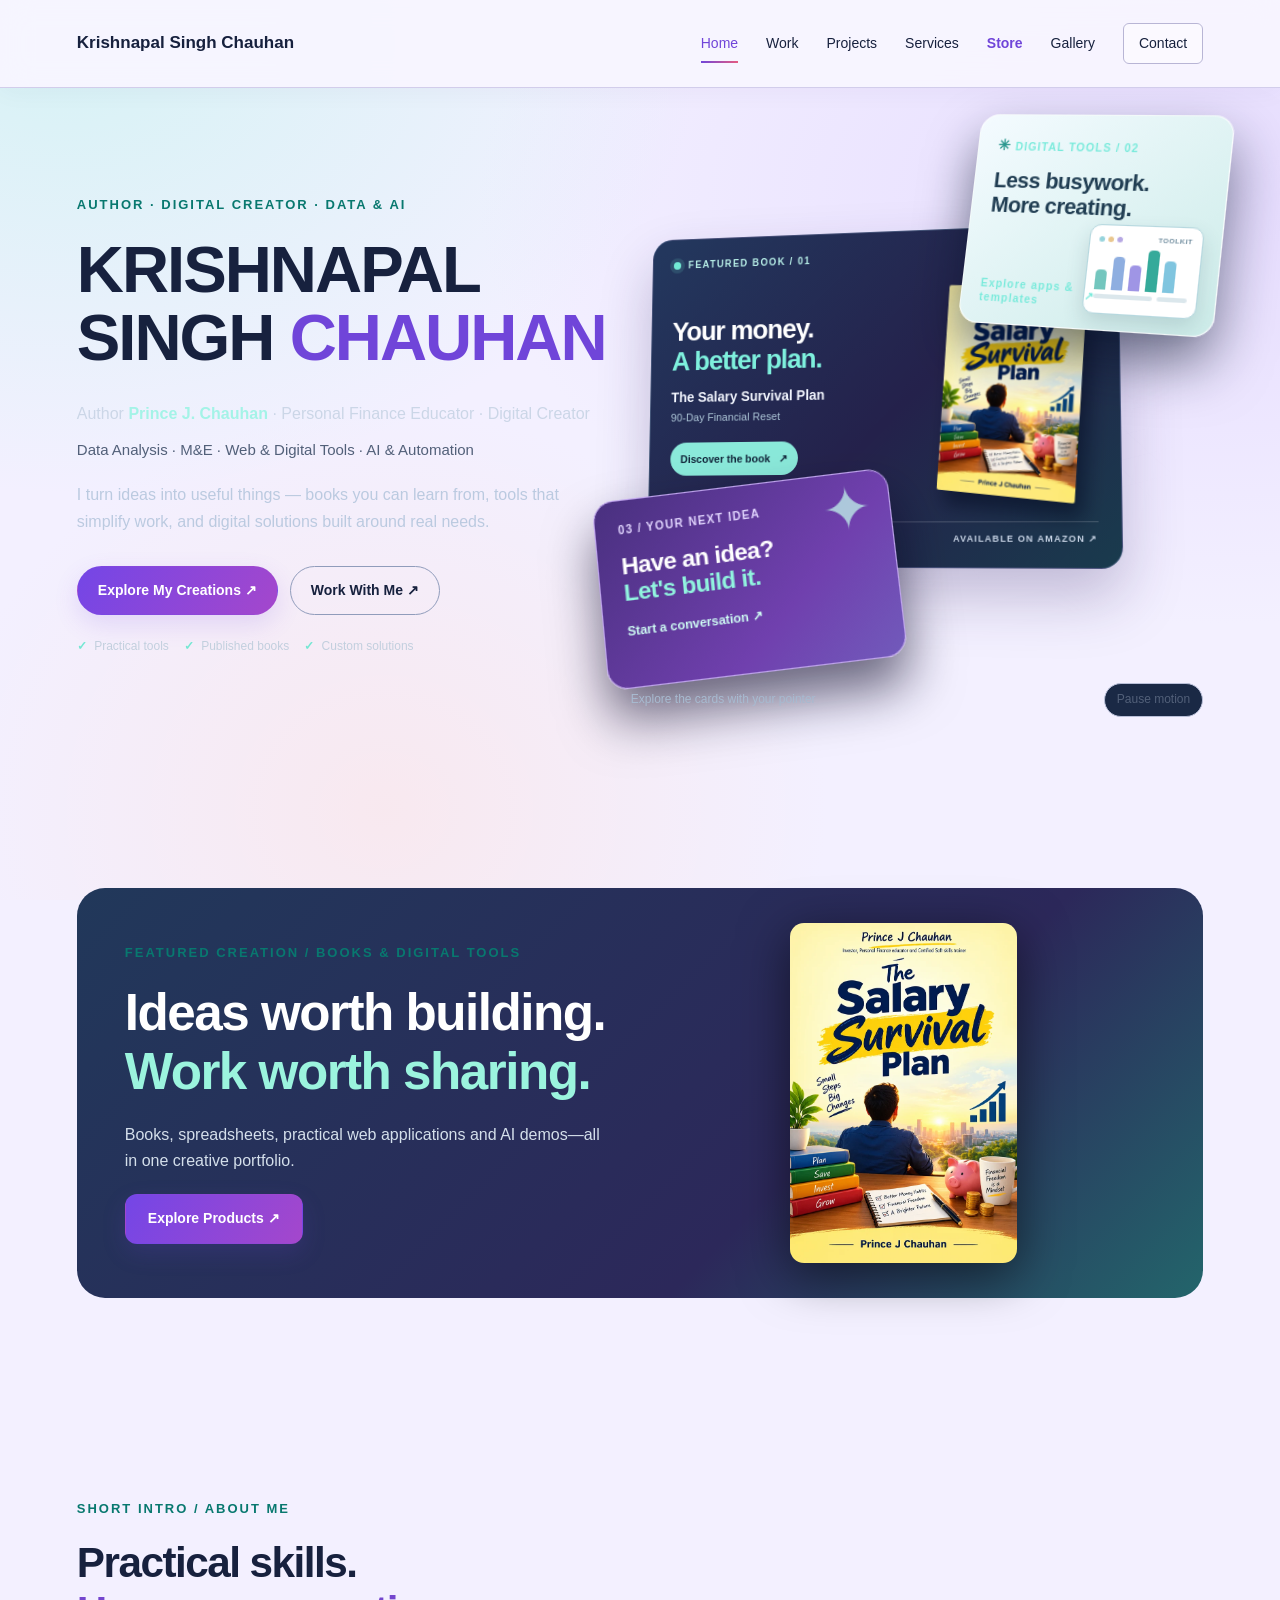
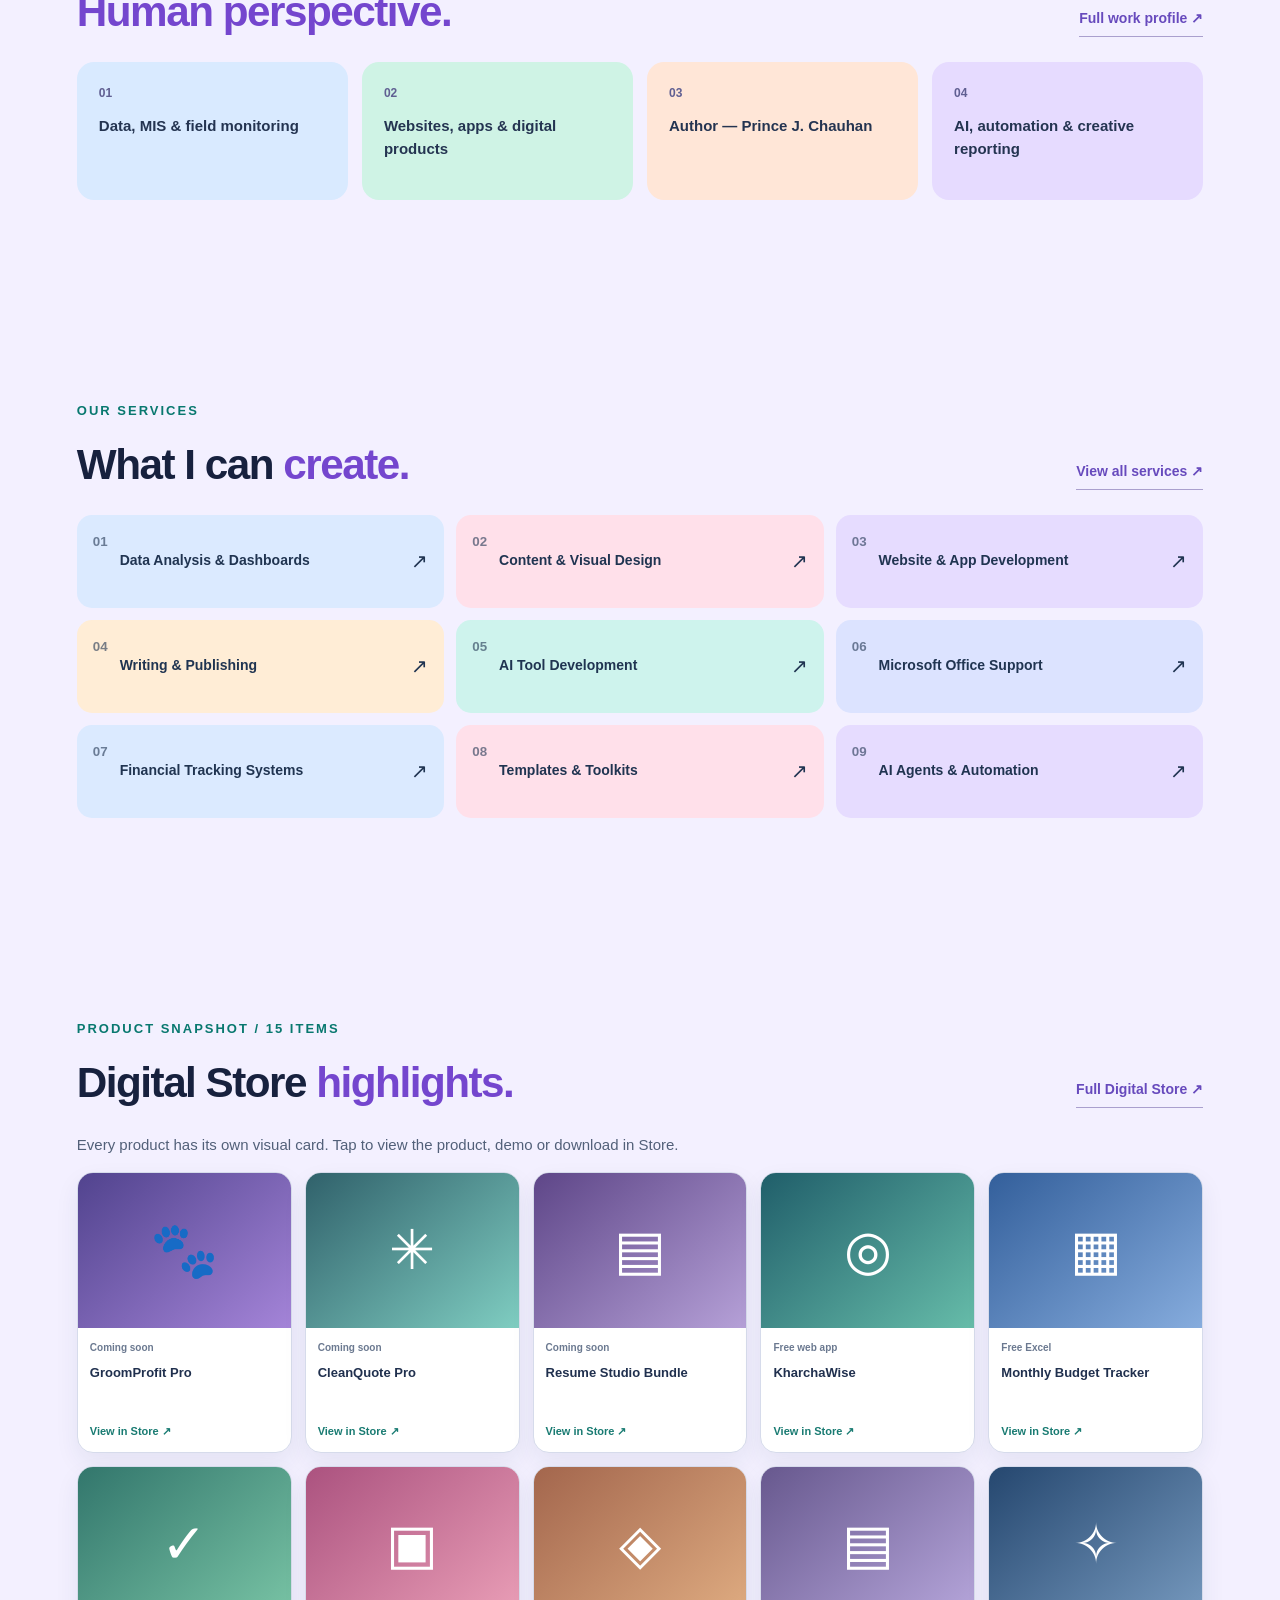
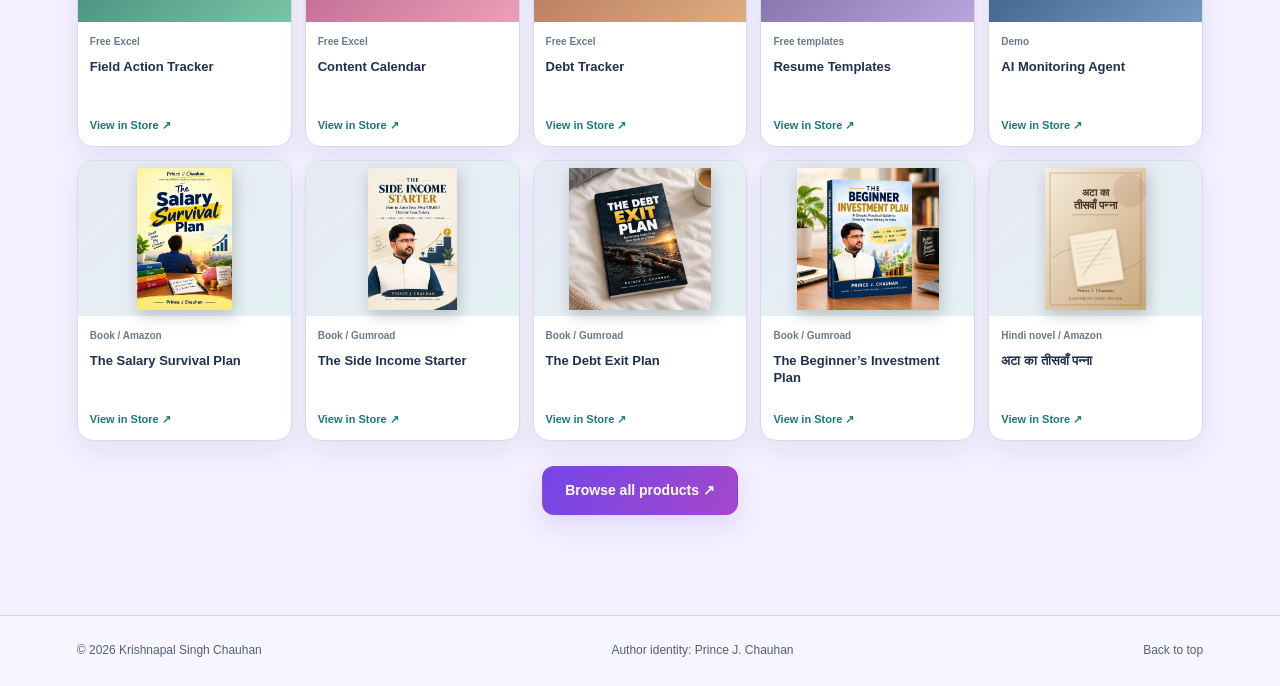
==== commit 1cd30ebe: "Redesign Home interactive 3D cards: Salary book, digital tools and build an idea" ====
--- a/index.html
+++ b/index.html
@@ -1,20 +1,79 @@
 <!doctype html>
-<html lang="en"><head><meta charset="utf-8"><meta name="viewport" content="width=device-width,initial-scale=1"><title>Krishnapal Chauhan | Impact, Data & Books</title><meta name="description" content="Explore the work, M&E projects and personal finance books of Krishnapal Singh Chauhan, writing as Prince J. Chauhan."><link rel="icon" href="data:image/svg+xml,%3Csvg xmlns='http://www.w3.org/2000/svg' viewBox='0 0 64 64'%3E%3Crect width='64' height='64' rx='14' fill='%23071020'/%3E%3Cpath d='M16 44V32h8v12zm12 0V23h8v21zm12 0V14h8v30z' fill='%235ce6c9'/%3E%3C/svg%3E"><link rel="stylesheet" href="style.css"></head>
-<body><a class="skip" href="#main">Skip to content</a><header><a class="brand full-name-brand" href="#home">Krishnapal Singh Chauhan</a><nav aria-label="Main"><a href="#home">Home</a><a href="#work">Work</a><a href="#projects">Projects</a><a href="#services">Services</a><a class="store-nav" href="#store">Store</a><a href="#gallery">Gallery</a><a class="nav-contact" href="#contact">Contact</a></nav></header>
-<main id="main"><section id="home" class="hero" data-view="home"><div class="hero-copy"><p class="eyebrow">AUTHOR · DATA & MIS · DIGITAL TOOLS</p><h1 class="name-heading">Krishnapal<br>Singh <em>Chauhan</em></h1><p class="intro skills-tagline">Author (Prince J. Chauhan) · Investor · Personal Finance Educator · Soft Skills Trainer<br><span>Data Analysis · Monitoring & Evaluation · Web Development · AI & Automation</span></p><p class="hero-short-bio">From useful data and creative ideas to practical tools, books and digital experiences.</p><div class="actions"><a class="button primary" href="#services">My Services</a><a class="button" href="#work">About Me</a><a class="button" href="#store">Digital Store</a></div></div><div class="hero-scene" aria-label="Interactive 3D portfolio highlights"><div class="scene-grid"></div><div class="scene" id="scene"><div class="plane plane-main"><span class="eyebrow">FIELD → EVIDENCE → ACTION</span><h2>Impact begins<br>with understanding.</h2><div class="signal"><span></span><span></span><span></span><span></span><span></span><span></span><span></span><span></span></div><p>A practice built around monitoring,<br>verification and practical reporting.</p><div class="plane-footer">M&E / DATA QUALITY / FIELD SUPPORT</div></div><div class="plane plane-note"><small>THE QUESTION BEHIND THE NUMBER</small><strong>Not just how many.<br>Understand why.</strong><span>ROOT-CAUSE ANALYSIS</span></div><a class="plane plane-book" href="#books"><img src="assets/income.webp" alt="The Side Income Starter book cover"></a></div><div class="scene-controls"><span>Move your pointer to explore the depth</span><button id="motion" aria-pressed="false">Pause motion</button></div></div></section>
+<html lang="en"><head><meta charset="utf-8"><meta name="viewport" content="width=device-width,initial-scale=1"><title>Krishnapal Chauhan | Impact, Data & Books</title><meta name="description" content="Explore the work, M&E projects and personal finance books of Krishnapal Singh Chauhan, writing as Prince J. Chauhan."><link rel="icon" href="data:image/svg+xml,%3Csvg xmlns='http://www.w3.org/2000/svg' viewBox='0 0 64 64'%3E%3Crect width='64' height='64' rx='14' fill='%23071020'/%3E%3Cpath d='M16 44V32h8v12zm12 0V23h8v21zm12 0V14h8v30z' fill='%235ce6c9'/%3E%3C/svg%3E"><link rel="stylesheet" href="style.css?v=20261013-hero3d-v4"></head>
+<body><a class="skip" href="#main">Skip to content</a><header><a class="brand full-name-brand" href="#home">Krishnapal Singh Chauhan</a><nav aria-label="Main"><a href="#home">Home</a><a href="#work">Work</a><a href="#projects">Projects</a><a href="services.html">Services</a><a class="store-nav" href="#store">Store</a><a href="#gallery">Gallery</a><a class="nav-contact" href="#contact">Contact</a></nav></header>
+<main id="main">
+<section id="home" class="hero hero-v4" data-view="home">
+  <div class="hero-copy">
+    <p class="eyebrow">AUTHOR · DIGITAL CREATOR · DATA & AI</p>
+    <h1 class="name-heading">Krishnapal<br>Singh <em>Chauhan</em></h1>
+    <p class="intro skills-tagline">Author <strong>Prince J. Chauhan</strong> · Personal Finance Educator · Digital Creator
+      <span>Data Analysis · M&E · Web & Digital Tools · AI & Automation</span>
+    </p>
+    <p class="hero-short-bio">I turn ideas into useful things — books you can learn from, tools that simplify work, and digital solutions built around real needs.</p>
+    <div class="actions">
+      <a class="button primary" href="#store">Explore My Creations ↗</a>
+      <a class="button" href="services.html">Work With Me ↗</a>
+    </div>
+    <div class="hero-v4-promise" aria-label="What you will find">
+      <span><i aria-hidden="true">✓</i> Practical tools</span>
+      <span><i aria-hidden="true">✓</i> Published books</span>
+      <span><i aria-hidden="true">✓</i> Custom solutions</span>
+    </div>
+  </div>
+  <div class="hero-scene hero-scene-v4" aria-label="Three interactive highlights: book, digital tools and project ideas">
+    <div class="scene-grid" aria-hidden="true"></div>
+    <div class="scene" id="scene">
+      <a class="plane plane-main hero-feature-book" href="#store-salary" aria-label="Explore The Salary Survival Plan book in Digital Store">
+        <span class="hero-card-eyebrow"><span class="hero-card-dot" aria-hidden="true"></span> FEATURED BOOK / 01</span>
+        <div class="hero-feature-book-content">
+          <div class="hero-feature-book-copy">
+            <h2>Your money.<br><em>A better plan.</em></h2>
+            <p>The Salary Survival Plan</p>
+            <span class="hero-feature-subtitle">90-Day Financial Reset</span>
+            <span class="hero-card-cta">Discover the book <span aria-hidden="true">↗</span></span>
+          </div>
+          <div class="hero-feature-book-cover">
+            <img src="assets/salary.webp" alt="The Salary Survival Plan book cover" width="190" height="274">
+          </div>
+        </div>
+        <div class="hero-feature-footer"><span>BY PRINCE J. CHAUHAN</span><span>AVAILABLE ON AMAZON ↗</span></div>
+      </a>
+      <a class="plane plane-note hero-tools-3d" href="#store" aria-label="Explore digital tools and apps in Store">
+        <span class="hero-tools-top"><span aria-hidden="true">✳</span> DIGITAL TOOLS / 02</span>
+        <strong>Less busywork.<br>More creating.</strong>
+        <div class="hero-tools-dashboard" aria-hidden="true">
+          <span class="tools-mini-top"><i></i><i></i><i></i><b>TOOLKIT</b></span>
+          <span class="tools-mini-bars"><i></i><i></i><i></i><i></i><i></i></span>
+          <span class="tools-mini-line"><i></i><i></i></span>
+        </div>
+        <span class="hero-tools-bottom">Explore apps & templates <span aria-hidden="true">↗</span></span>
+      </a>
+      <a class="plane plane-book hero-idea-3d" href="#contact" aria-label="Have a project idea? Get in touch">
+        <span class="hero-idea-icon" aria-hidden="true">✦</span>
+        <small>03 / YOUR NEXT IDEA</small>
+        <strong>Have an idea?<br><em>Let's build it.</em></strong>
+        <span class="hero-idea-footer">Start a conversation <span aria-hidden="true">↗</span></span>
+      </a>
+    </div>
+    <div class="scene-controls">
+      <span>Explore the cards with your pointer</span>
+      <button id="motion" type="button" aria-pressed="false">Pause motion</button>
+    </div>
+  </div>
+</section>
 
 
 <section class="section hs-feature" data-view="home"><div class="hs-feature-area"><div><p class="eyebrow">FEATURED CREATION / BOOKS & DIGITAL TOOLS</p><h2>Ideas worth building.<br><em>Work worth sharing.</em></h2><p>Books, spreadsheets, practical web applications and AI demos—all in one creative portfolio.</p><a class="button primary" href="#store">Explore Products ↗</a></div><a class="hs-large-cover" href="#store-salary"><img src="https://drive.google.com/thumbnail?id=1KpXKbkoHsO9OlmdQcfU4_3CLkaFUDpIm&sz=w1200" onerror="this.onerror=null;this.src='assets/salary.webp'" alt="Large promotional mockup for The Salary Survival Plan"></a></div></section>
 <section class="section hs-about" data-view="home"><div class="hs-section-head"><div><p class="eyebrow">SHORT INTRO / ABOUT ME</p><h2>Practical skills.<br><em>Human perspective.</em></h2></div><a href="#work">Full work profile ↗</a></div><div class="hs-about-grid"><div class="hs-about-point pt-a"><b>01</b><strong>Data, MIS & field monitoring</strong></div><div class="hs-about-point pt-b"><b>02</b><strong>Websites, apps & digital products</strong></div><div class="hs-about-point pt-c"><b>03</b><strong>Author — Prince J. Chauhan</strong></div><div class="hs-about-point pt-d"><b>04</b><strong>AI, automation & creative reporting</strong></div></div></section>
-<section class="section hs-services" data-view="home"><div class="hs-section-head"><div><p class="eyebrow">OUR SERVICES</p><h2>What I can <em>create.</em></h2></div><a href="#services">View all services ↗</a></div><div class="hs-service-grid"><a class="hs-service hs-color-0" href="#services"><small>01</small><b>Data Analysis & Dashboards</b><span>↗</span></a><a class="hs-service hs-color-1" href="#services"><small>02</small><b>Content & Visual Design</b><span>↗</span></a><a class="hs-service hs-color-2" href="#services"><small>03</small><b>Website & App Development</b><span>↗</span></a><a class="hs-service hs-color-3" href="#services"><small>04</small><b>Writing & Publishing</b><span>↗</span></a><a class="hs-service hs-color-4" href="#services"><small>05</small><b>AI Tool Development</b><span>↗</span></a><a class="hs-service hs-color-5" href="#services"><small>06</small><b>Microsoft Office Support</b><span>↗</span></a><a class="hs-service hs-color-0" href="#services"><small>07</small><b>Financial Tracking Systems</b><span>↗</span></a><a class="hs-service hs-color-1" href="#services"><small>08</small><b>Templates & Toolkits</b><span>↗</span></a><a class="hs-service hs-color-2" href="#services"><small>09</small><b>AI Agents & Automation</b><span>↗</span></a></div></section>
+<section class="section hs-services" data-view="home"><div class="hs-section-head"><div><p class="eyebrow">OUR SERVICES</p><h2>What I can <em>create.</em></h2></div><a href="services.html">View all services ↗</a></div><div class="hs-service-grid"><a class="hs-service hs-color-0" href="services.html"><small>01</small><b>Data Analysis & Dashboards</b><span>↗</span></a><a class="hs-service hs-color-1" href="services.html"><small>02</small><b>Content & Visual Design</b><span>↗</span></a><a class="hs-service hs-color-2" href="services.html"><small>03</small><b>Website & App Development</b><span>↗</span></a><a class="hs-service hs-color-3" href="services.html"><small>04</small><b>Writing & Publishing</b><span>↗</span></a><a class="hs-service hs-color-4" href="services.html"><small>05</small><b>AI Tool Development</b><span>↗</span></a><a class="hs-service hs-color-5" href="services.html"><small>06</small><b>Microsoft Office Support</b><span>↗</span></a><a class="hs-service hs-color-0" href="services.html"><small>07</small><b>Financial Tracking Systems</b><span>↗</span></a><a class="hs-service hs-color-1" href="services.html"><small>08</small><b>Templates & Toolkits</b><span>↗</span></a><a class="hs-service hs-color-2" href="services.html"><small>09</small><b>AI Agents & Automation</b><span>↗</span></a></div></section>
 <section class="section hs-products" data-view="home"><div class="hs-section-head"><div><p class="eyebrow">PRODUCT SNAPSHOT / 15 ITEMS</p><h2>Digital Store <em>highlights.</em></h2></div><a href="#store">Full Digital Store ↗</a></div><p class="hs-muted">Every product has its own visual card. Tap to view the product, demo or download in Store.</p><div class="hs-products-grid"><a class="hs-prod" href="#store-groom"><div class="hs-prod-image hs-tone-a"><span>🐾</span></div><div class="hs-prod-desc"><small>Coming soon</small><strong>GroomProfit Pro</strong><span>View in Store ↗</span></div></a><a class="hs-prod" href="#store-clean"><div class="hs-prod-image hs-tone-b"><span>✳</span></div><div class="hs-prod-desc"><small>Coming soon</small><strong>CleanQuote Pro</strong><span>View in Store ↗</span></div></a><a class="hs-prod" href="#store-resume-studio"><div class="hs-prod-image hs-tone-c"><span>▤</span></div><div class="hs-prod-desc"><small>Coming soon</small><strong>Resume Studio Bundle</strong><span>View in Store ↗</span></div></a><a class="hs-prod" href="#store-kharchawise"><div class="hs-prod-image hs-tone-d"><span>◎</span></div><div class="hs-prod-desc"><small>Free web app</small><strong>KharchaWise</strong><span>View in Store ↗</span></div></a><a class="hs-prod" href="#store-budget"><div class="hs-prod-image hs-tone-e"><span>▦</span></div><div class="hs-prod-desc"><small>Free Excel</small><strong>Monthly Budget Tracker</strong><span>View in Store ↗</span></div></a><a class="hs-prod" href="#store-field"><div class="hs-prod-image hs-tone-f"><span>✓</span></div><div class="hs-prod-desc"><small>Free Excel</small><strong>Field Action Tracker</strong><span>View in Store ↗</span></div></a><a class="hs-prod" href="#store-content"><div class="hs-prod-image hs-tone-g"><span>▣</span></div><div class="hs-prod-desc"><small>Free Excel</small><strong>Content Calendar</strong><span>View in Store ↗</span></div></a><a class="hs-prod" href="#store-debt"><div class="hs-prod-image hs-tone-h"><span>◈</span></div><div class="hs-prod-desc"><small>Free Excel</small><strong>Debt Tracker</strong><span>View in Store ↗</span></div></a><a class="hs-prod" href="#store-resume-templates"><div class="hs-prod-image hs-tone-i"><span>▤</span></div><div class="hs-prod-desc"><small>Free templates</small><strong>Resume Templates</strong><span>View in Store ↗</span></div></a><a class="hs-prod" href="#store-agent"><div class="hs-prod-image hs-tone-j"><span>✧</span></div><div class="hs-prod-desc"><small>Demo</small><strong>AI Monitoring Agent</strong><span>View in Store ↗</span></div></a><a class="hs-prod" href="#store-salary"><div class="hs-prod-image hs-book"><img src="https://drive.google.com/thumbnail?id=1KpXKbkoHsO9OlmdQcfU4_3CLkaFUDpIm&sz=w1200" alt="The Salary Survival Plan cover or preview" loading="lazy" onerror="this.onerror=null;this.src='assets/salary.webp'"></div><div class="hs-prod-desc"><small>Book / Amazon</small><strong>The Salary Survival Plan</strong><span>View in Store ↗</span></div></a><a class="hs-prod" href="#store-side-income"><div class="hs-prod-image hs-book"><img src="assets/income.webp" alt="The Side Income Starter cover or preview" loading="lazy"></div><div class="hs-prod-desc"><small>Book / Gumroad</small><strong>The Side Income Starter</strong><span>View in Store ↗</span></div></a><a class="hs-prod" href="#store-debt-book"><div class="hs-prod-image hs-book"><img src="assets/debt.webp" alt="The Debt Exit Plan cover or preview" loading="lazy"></div><div class="hs-prod-desc"><small>Book / Gumroad</small><strong>The Debt Exit Plan</strong><span>View in Store ↗</span></div></a><a class="hs-prod" href="#store-investment"><div class="hs-prod-image hs-book"><img src="assets/invest.webp" alt="The Beginner’s Investment Plan cover or preview" loading="lazy"></div><div class="hs-prod-desc"><small>Book / Gumroad</small><strong>The Beginner’s Investment Plan</strong><span>View in Store ↗</span></div></a><a class="hs-prod" href="#store-ata"><div class="hs-prod-image hs-book"><img src="https://drive.google.com/thumbnail?id=1yqMSxW2IDqdPIzy8GeifeQOqb2DGpigK&sz=w1200" alt="अटा का तीसवाँ पन्ना cover or preview" loading="lazy" onerror="this.onerror=null;this.src='assets/ata-cover-preview.svg'"></div><div class="hs-prod-desc"><small>Hindi novel / Amazon</small><strong>अटा का तीसवाँ पन्ना</strong><span>View in Store ↗</span></div></a></div><div class="hs-all"><a class="button primary" href="#store">Browse all products ↗</a></div></section><section id="work" class="section work-studio" data-view="work" hidden><div class="bio-card"><div><p class="eyebrow">WORK / EXPERIENCE & EXPERTISE</p><h2>15 years.<br><em>Many skills. One purpose.</em></h2><p class="bio-tagline">Turning data, field experience and ideas into practical tools.</p><p class="bio-text">I am Krishnapal Singh Chauhan, with 15 years of total professional experience across data and MIS, field operations, education programs, project coordination and digital work. I bring analytical thinking, practical reporting and a focus on clear, usable outputs. I also write personal-finance guides as Prince J. Chauhan.</p></div><div class="experience-badges"><div><b>15</b><span>years total experience</span></div><div><b>5</b><span>years in web, app & tool development</span></div><div><b>4</b><span>personal-finance books</span></div></div></div><div class="experience-tabs" role="tablist" aria-label="Experience areas"><button id="tab-data" role="tab" aria-selected="true" aria-controls="panel-data" data-work-tab="data">Data Analysis</button><button id="tab-management" role="tab" aria-selected="false" tabindex="-1" aria-controls="panel-management" data-work-tab="management">Project Management & Consulting</button><button id="tab-development" role="tab" aria-selected="false" tabindex="-1" aria-controls="panel-development" data-work-tab="development">Web, Apps & Tools</button><button id="tab-finance" role="tab" aria-selected="false" tabindex="-1" aria-controls="panel-finance" data-work-tab="finance">Finance & Author</button></div>
 <div id="panel-data" class="experience-panel" role="tabpanel" aria-labelledby="tab-data" tabindex="0"><div class="panel-heading"><span class="eyebrow">DATA / MIS / QUALITY</span><h3>From records to decisions.</h3><p>Data and MIS work across a 15-year professional journey, with education-program monitoring and analysis since 2018.</p></div><div class="experience-columns"><div><h4>Skills & practice</h4><div class="tags"><span>Excel formulas & PivotTables</span><span>KPI dashboards</span><span>Data cleaning</span><span>Verification & quality assurance</span><span>Root-cause analysis</span><span>SurveyCTO</span><span>GIS & location checks</span><span>Management reporting</span></div><p>Review enrolment, retention, attendance and field coverage; identify record mismatches and turn comparisons into follow-up priorities.</p></div><div><h4>Work with organizations</h4><div class="organization"><b>Educate Girls</b><span>2022–present · M&E, verification, district reporting and field-team support</span></div><div class="organization"><b>Pratham Education Foundation</b><span>2018–2022 · School monitoring, program reviews and field reporting</span></div><div class="organization"><b>SS Infrastructure Private Limited</b><span>2012–2013 · Data entry and document verification</span></div><a class="button" href="#projects">Explore analytics projects</a></div></div></div>
 <div id="panel-management" class="experience-panel" role="tabpanel" aria-labelledby="tab-management" tabindex="0" hidden><div class="panel-heading"><span class="eyebrow">PLANNING / IMPLEMENTATION / ADVISORY SUPPORT</span><h3>Keep teams and priorities connected.</h3><p>Education-program coordination since 2018, with earlier field and site operations experience.</p></div><div class="experience-columns"><div><h4>Project management</h4><ul><li>Field plans, schedules, reviews and follow-up tracking</li><li>Team mentoring, training and stakeholder coordination</li><li>Monitoring frameworks and implementation-quality checks</li><li>Risk identification and practical corrective actions</li></ul><h4>Consulting & problem-solving approach</h4><p>Understand the problem, review evidence, identify possible root causes and recommend a clear action plan. Support reporting formats, workflow design and training needs.</p></div><div><h4>Experience context</h4><div class="organization"><b>Educate Girls</b><span>District Impact Specialist / District Impact Associate · Field support, quality reviews and management insights</span></div><div class="organization"><b>Pratham Education Foundation</b><span>Block Coordinator · School monitoring, community mobilization and team support</span></div><div class="organization"><b>Murugappa Group</b><span>Site Engineer · Planning, measurement, billing and site coordination</span></div></div></div></div>
-<div id="panel-development" class="experience-panel" role="tabpanel" aria-labelledby="tab-development" tabindex="0" hidden><div class="panel-heading"><span class="eyebrow">5 YEARS / WEB, APPS & TOOLS</span><h3>Build for everyday use.</h3><p>Five years of development experience focused on websites, practical digital tools and workflow solutions.</p></div><div class="experience-columns"><div><h4>What I build</h4><ul><li>Responsive portfolio and service websites</li><li>Interactive dashboards and reporting tools</li><li>Forms, trackers, calculators and reusable templates</li><li>App interfaces and workflow prototypes</li><li>AI-assisted content and reporting workflows</li></ul></div><div><h4>Examples</h4><div class="organization"><b>This 3D portfolio</b><span>Separate views, interactive book display and service catalog</span></div><div class="organization"><b>Field data workflow</b><span>Google Forms, Sheets and Apps Script for structured collection and reporting</span></div><div class="organization"><b>Financial tools</b><span>Budget worksheets, debt trackers and web calculators</span></div><a class="button" href="#services">Explore tools & services</a></div></div></div>
+<div id="panel-development" class="experience-panel" role="tabpanel" aria-labelledby="tab-development" tabindex="0" hidden><div class="panel-heading"><span class="eyebrow">5 YEARS / WEB, APPS & TOOLS</span><h3>Build for everyday use.</h3><p>Five years of development experience focused on websites, practical digital tools and workflow solutions.</p></div><div class="experience-columns"><div><h4>What I build</h4><ul><li>Responsive portfolio and service websites</li><li>Interactive dashboards and reporting tools</li><li>Forms, trackers, calculators and reusable templates</li><li>App interfaces and workflow prototypes</li><li>AI-assisted content and reporting workflows</li></ul></div><div><h4>Examples</h4><div class="organization"><b>This 3D portfolio</b><span>Separate views, interactive book display and service catalog</span></div><div class="organization"><b>Field data workflow</b><span>Google Forms, Sheets and Apps Script for structured collection and reporting</span></div><div class="organization"><b>Financial tools</b><span>Budget worksheets, debt trackers and web calculators</span></div><a class="button" href="services.html">Explore tools & services</a></div></div></div>
 <div id="panel-finance" class="experience-panel" role="tabpanel" aria-labelledby="tab-finance" tabindex="0" hidden><div class="panel-heading"><span class="eyebrow">INVESTOR / EDUCATOR / AUTHOR</span><h3>Make money concepts easier to use.</h3><p>Writing as Prince J. Chauhan — Investor, Personal Finance Educator and Certified Soft Skills Trainer.</p></div><div class="experience-columns"><div><h4>Financial experience</h4><p>Field Executive at SHB Financial Services (2015–2016), working on document and third-party verification. My educational work covers budgeting, side-income planning, debt organization and investment basics.</p><h4>Author bio</h4><p>I write simple, practical guides for Indian readers who want to understand everyday money decisions. My books use relatable examples, steps and worksheets to help readers build their own plans.</p></div><div><h4>The four-book collection</h4><ol class="author-book-list"><li>The Salary Survival Plan</li><li>The Side Income Starter</li><li>The Debt Exit Plan</li><li>The Beginner Investment Plan</li></ol><button class="button primary" data-service-scroll="books">Explore book store</button></div></div></div></section><section id="projects" class="section" data-view="projects" hidden><div class="section-head"><div><p class="eyebrow">PROJECTS / ANALYTICS & FIELD SYSTEMS</p><h2>Evidence you can explore.</h2></div><p>Explore projects by platform, with field reporting and analytics case studies below.</p></div><div class="platform-projects"><article><span class="platform-label">POWER BI</span><h3>Enrolment &amp; Data Quality Dashboard</h3><p>Single-page KPIs, fuzzy matching, BO/CV workflow, quality checks and follow-up priorities. Synthetic public demo and downloadable PBIP.</p><a class="text-link" href="projects/powerbi/index.html">Explore Power BI project →</a></article><article><span class="platform-label">KOBOTOOLBOX</span><h3>Bal Sabha &amp; LSE Monitoring</h3><p>Two Hindi forms with village-code school lookup, conditional questions and validation rules.</p><a class="text-link" href="projects/kobo/index.html">Explore Kobo project &amp; demo →</a></article><article><span class="platform-label">SQL / 4 DATABASE VERSIONS</span><h3>Enrolment Data Quality &amp; Fuzzy Verification</h3><p>18 queries, joins, CTEs, rankings and checks in SQLite, MySQL, PostgreSQL and SQL Server. Public synthetic case study with saved SQLite results.</p><a class="text-link" href="projects/sql/index.html">Explore SQL project →</a></article><article><span class="platform-label">GOOGLE STUDIO / LOOKER STUDIO</span><h3>Interactive Reporting Dashboard</h3><p>Explore my reporting dashboard in Google Looker Studio.</p><a class="text-link" href="https://datastudio.google.com/reporting/efbc0fe9-b3af-4f52-93eb-f00e505e4cb0" target="_blank" rel="noopener noreferrer">Open dashboard</a></article></div><div class="project-subhead"><h3>Case studies & project plans</h3><p>Available demos and proposed projects, with their current status.</p></div><div class="projects"><article class="project featured tilt"><div class="project-top"><span>KOBO / FIELD DATA COLLECTION</span><span class="badge">Interactive demo</span></div><h3>Bal Sabha &amp; LSE<br>Monitoring System</h3><p>Two Hindi questionnaires with village-code school lookup, conditional follow-ups and response validation. Try the Spot Check and Cross-check forms with synthetic school records.</p><div class="demo-grid"><div><b>2</b><span>forms</span></div><div><b>70</b><span>questions</span></div><div><b>3</b><span>demo schools</span></div></div><p class="small">Public synthetic demo. Operational forms deployed, as confirmed by the owner.</p><div class="tags"><span>KoboToolbox</span><span>XLSForm</span><span>Skip logic</span><span>Data quality</span></div><a class="text-button" href="projects/kobo/index.html">Open project &amp; interactive demo →</a></article><article class="project featured tilt"><div class="project-top"><span>01 / ANALYTICS</span><span class="badge">Available demo</span></div><h3>M&E Performance &<br>Data Quality Dashboard</h3><p>Turn monitoring, verification, enrolment and retention data into district comparisons and management priorities.</p><div class="demo-grid"><div><b>2</b><span>districts</span></div><div><b>8</b><span>blocks</span></div><div><b>6</b><span>months</span></div><div><b>48</b><span>observations</span></div></div><p class="small">Synthetic dataset for portfolio demonstration.</p><div class="tags"><span>Excel</span><span>KPI framework</span><span>Risk flags</span></div><button class="text-button" data-project="dashboard">Explore case study</button></article><article class="project tilt"><div class="project-top"><span>02 / VERIFICATION</span><span class="badge muted">Planned case study</span></div><h3>Enrolment &<br>Retention Analysis</h3><p>Connect school records, field verification and attendance patterns to identify data mismatches and follow-up priorities.</p><div class="tags"><span>Verification</span><span>Data cleaning</span><span>Retention</span></div><button class="text-button" data-project="enrolment">View project approach</button></article><article class="project tilt"><div class="project-top"><span>03 / FIELD QUALITY</span><span class="badge muted">Planned case study</span></div><h3>Social Mapping<br>Quality Review</h3><p>Evaluate stakeholder participation, documentation and follow-up gaps across villages, blocks and districts.</p><div class="tags"><span>Quality review</span><span>Root causes</span><span>Action planning</span></div><button class="text-button" data-project="mapping">View project approach</button></article><article class="project tilt"><div class="project-top"><span>04 / AI &amp; AUTOMATION</span><span class="badge">Working sample demo</span></div><h3>AI Monitoring<br>Summary Agent</h3><p>Validate CSV data, calculate source-specific metrics and rank follow-up priorities. Includes Hindi/English reports, file-change automation and optional Gemini narrative in the local project.</p><div class="tags"><span>Python</span><span>REST API</span><span>Data quality</span><span>Optional Gemini</span></div><a class="text-link" href="projects/ai/index.html">Try demo &amp; download agent →</a></article><article class="project tilt"><div class="project-top"><span>05 / BUSINESS INTELLIGENCE</span><span class="badge">Public sample demo</span></div><h3>Power BI<br>Enrolment &amp; Data Quality</h3><p>A single-page dashboard covering enrolment, fuzzy scores, verification workflow, quality and action priorities. Includes a downloadable synthetic Power BI project.</p><div class="tags"><span>Power BI</span><span>Power Query</span><span>39 DAX measures</span></div><a class="text-link" href="projects/powerbi/index.html">Open dashboard &amp; download project →</a></article><article class="project tilt"><div class="project-top"><span>06 / CONNECTED REPORTING</span><span class="badge">Dashboard link added</span></div><h3>Looker Studio<br>Reporting Dashboard</h3><p>Open my existing reporting dashboard in Google Looker Studio.</p><div class="tags"><span>Looker Studio</span><span>Google Sheets</span><span>Interactive reports</span></div><a class="text-link" href="https://datastudio.google.com/reporting/efbc0fe9-b3af-4f52-93eb-f00e505e4cb0" target="_blank" rel="noopener noreferrer">Open dashboard</a></article></div></section>
 <section id="dashboard" class="section dashboard" data-view="projects" hidden><div class="section-head"><div><p class="eyebrow">LIVE DEMO / INTERACTIVE ANALYTICS</p><h2>Explore the numbers.</h2></div><p>Synthetic sample data. Filter by district and month to explore how a project dashboard can work.</p></div><div class="dash-toolbar"><label>District<select id="district"><option value="all">All districts</option><option>District A</option><option>District B</option></select></label><label>Month<select id="month"><option value="all">All months</option><option value="0">April</option><option value="1">May</option><option value="2">June</option><option value="3">July</option><option value="4">August</option><option value="5">September</option></select></label><button class="button" id="resetFilters">Reset filters</button><span class="badge">Demo data · 48 observations</span></div><div class="kpis" id="kpis" aria-live="polite"></div><div class="dash-content"><div class="chart-panel"><h3>Enrolment achievement by block</h3><p class="small">Achievement ÷ target · aggregated for the selected period</p><div id="blockChart" role="img" aria-label="Block enrolment achievement chart"></div></div><div class="chart-panel"><h3>What needs attention?</h3><p class="small">Sample operational thresholds, for demonstration.</p><div id="riskNotes" aria-live="polite"></div><p class="small">This is a website dashboard. Power BI and Looker Studio reports will be connected separately.</p></div></div><details class="data-details"><summary>View filtered data</summary><div class="table-scroll"><table><thead><tr><th>District</th><th>Block</th><th>Month</th><th>Target</th><th>Enrolled</th><th>Verified</th><th>Total records</th><th>Valid records</th></tr></thead><tbody id="dataRows"></tbody></table></div></details></section>
 
-<section id="services" class="section services-only-intro" data-view="services" hidden><p class="eyebrow">PROFESSIONAL SERVICES</p><h2>Solutions built<br><em>around your needs.</em></h2><p>Services are work we can create for you. Ready-made products, books, templates and demonstrations live in the separate Digital Store.</p><div class="hs-actions"><a href="#services-offerings" class="button primary">Explore Services ↓</a><a href="#store" class="button">Visit Store ↗</a></div></section>
+<section id="services" class="section services-only-intro" data-view="services" hidden><p class="eyebrow">PROFESSIONAL SERVICES</p><h2>Solutions built<br><em>around your needs.</em></h2><p>Services are work we can create for you. Ready-made products, books, templates and demonstrations live in the separate Digital Store.</p><div class="hs-actions"><a href="services.html#services-offerings" class="button primary">Explore Services ↓</a><a href="#store" class="button">Visit Store ↗</a></div></section>
 <section id="services-offerings" class="section hs-services-list" data-view="services" hidden><div class="section-head"><div><p class="eyebrow">CUSTOM SERVICES / NINE AREAS</p><h2>How I can <em>help.</em></h2></div><p>Each card describes a service and links to a relevant example in Store.</p></div><div class="services-grid"><article class="service-card hs-service-card"><span class="service-index">01 / SERVICE</span><h3>Data Analysis & Dashboards</h3><p>Clean data, create KPI dashboards and support practical decisions.</p><div class="hs-service-actions"><a href="#store-field">View demo in Store ↗</a><a href="#contact">Enquire</a></div></article><article class="service-card hs-service-card"><span class="service-index">02 / SERVICE</span><h3>Content & Visual Design</h3><p>Social graphics, presentations, book mockups and creative content.</p><div class="hs-service-actions"><a href="#store-content">View demo in Store ↗</a><a href="#contact">Enquire</a></div></article><article class="service-card hs-service-card"><span class="service-index">03 / SERVICE</span><h3>Website & App Development</h3><p>Portfolio websites, landing pages and practical web apps.</p><div class="hs-service-actions"><a href="#store-kharchawise">View demo in Store ↗</a><a href="#contact">Enquire</a></div></article><article class="service-card hs-service-card"><span class="service-index">04 / SERVICE</span><h3>Writing & Publishing</h3><p>Hindi/English books, blogs, training materials and editing.</p><div class="hs-service-actions"><a href="#store-salary">View demo in Store ↗</a><a href="#contact">Enquire</a></div></article><article class="service-card hs-service-card"><span class="service-index">05 / SERVICE</span><h3>AI Tool Development</h3><p>Task-specific AI helpers, interfaces and prototypes.</p><div class="hs-service-actions"><a href="#store-agent">View demo in Store ↗</a><a href="#contact">Enquire</a></div></article><article class="service-card hs-service-card"><span class="service-index">06 / SERVICE</span><h3>Microsoft Office Support</h3><p>Excel systems, reports, Word and PowerPoint deliverables.</p><div class="hs-service-actions"><a href="#store-budget">View demo in Store ↗</a><a href="#contact">Enquire</a></div></article><article class="service-card hs-service-card"><span class="service-index">07 / SERVICE</span><h3>Financial Tracking Systems</h3><p>Personal and business budget, expense and debt solutions.</p><div class="hs-service-actions"><a href="#store-debt">View demo in Store ↗</a><a href="#contact">Enquire</a></div></article><article class="service-card hs-service-card"><span class="service-index">08 / SERVICE</span><h3>Templates & Toolkits</h3><p>Custom planning, reporting and career resource templates.</p><div class="hs-service-actions"><a href="#store-resume-templates">View demo in Store ↗</a><a href="#contact">Enquire</a></div></article><article class="service-card hs-service-card"><span class="service-index">09 / SERVICE</span><h3>AI Agents & Automation</h3><p>Agent demos, monitoring workflows and assisted reporting.</p><div class="hs-service-actions"><a href="#store-agent">View demo in Store ↗</a><a href="#contact">Enquire</a></div></article></div><div class="service-process"><div><span>01 / SHARE</span><h3>Your requirement</h3><p>Tell us your goal and expected output.</p></div><div><span>02 / BUILD</span><h3>A first version</h3><p>Review a useful draft or working prototype.</p></div><div><span>03 / REFINE</span><h3>Ready for use</h3><p>Finalise the output after feedback.</p></div></div><div class="service-contact"><h3>Have something in mind?</h3><p>Discuss your requirements or browse practical examples first.</p><a class="button primary" href="#contact">Discuss a project ↗</a></div></section><section id="store" class="section digital-store" data-view="store" hidden aria-labelledby="store-heading">
   <div class="store-hero">
     <div class="store-hero-text">
@@ -57,4 +116,4 @@
 <section id="resource-templates" class="section resources" data-view="store" hidden><div class="section-head"><div><p class="eyebrow">FREE EXCEL / READY-TO-USE</p><h2>Useful templates.<br>Built to work.</h2></div><p>Each tracker is a separate Excel workbook in Google Drive, with its own dashboard and quick-start guide. No combined folder download.</p></div><div class="resource-grid"><article id="resume-templates" class="resource-card"><p class="excel-resource-kicker">CAREER RESOURCES</p><h3>Resume Templates</h3><p>Explore editable resume templates in the existing resume collection.</p><a class="text-link" href="https://drive.google.com/drive/folders/1juY0PHr3C21XXLLFRO9q4b7BA20_bIbP?usp=drive_link" target="_blank" rel="noopener noreferrer">Open resume templates ↗</a></article><article class="resource-card excel-resource"><p class="excel-resource-kicker">EXCEL WORKBOOK · FREE</p><h3>Field Action Tracker</h3><p>Track tasks, owners, priorities and evidence, then follow up on what remains open.</p><p class="excel-resource-description">Includes action register, summary dashboard and instructions.</p><a class="text-link" href="https://docs.google.com/spreadsheets/d/1um6JzTHEQHktTw0K_5eIpYp0Pb8S-Snz/edit?usp=drivesdk&ouid=107347710284424507039&rtpof=true&sd=true" target="_blank" rel="noopener noreferrer">Open individual Excel file ↗</a></article><article class="resource-card excel-resource"><p class="excel-resource-kicker">EXCEL WORKBOOK · FREE</p><h3>Content Calendar</h3><p>Plan posts, topics, captions and publishing dates in one place.</p><p class="excel-resource-description">Includes 200 planning rows, dropdowns and progress dashboard.</p><a class="text-link" href="https://docs.google.com/spreadsheets/d/10TXKhIV6gFkC3ETXpfQtLEScQPruxpk-/edit?usp=drivesdk&ouid=107347710284424507039&rtpof=true&sd=true" target="_blank" rel="noopener noreferrer">Open individual Excel file ↗</a></article><article class="resource-card excel-resource"><p class="excel-resource-kicker">EXCEL WORKBOOK · FREE</p><h3>Debt Tracker</h3><p>Organize debt accounts and log principal, interest and payments.</p><p class="excel-resource-description">Includes debt register, payment log, balances and dashboard.</p><a class="text-link" href="https://docs.google.com/spreadsheets/d/15Kb_-VPSUqY9RN1bwco1crmUNV9YiGbW/edit?usp=drivesdk&ouid=107347710284424507039&rtpof=true&sd=true" target="_blank" rel="noopener noreferrer">Open individual Excel file ↗</a></article><article class="resource-card excel-resource"><p class="excel-resource-kicker">EXCEL WORKBOOK · FREE</p><h3>Monthly Budget Tracker</h3><p>Capture income and spending in a simple month-by-month system.</p><p class="excel-resource-description">Includes transaction log, category totals and monthly dashboard.</p><a class="text-link" href="https://docs.google.com/spreadsheets/d/1Yo99MKLa7SrEnmByf55AY38YMwZixokw/edit?usp=drivesdk&ouid=107347710284424507039&rtpof=true&sd=true" target="_blank" rel="noopener noreferrer">Open individual Excel file ↗</a></article></div><p class="excel-resource-note">Files open individually on Google Drive. Access for public visitors depends on each file’s Drive sharing settings; no access to the collection folder is required.</p></section>
 <section id="gallery" class="section gallery" data-view="gallery" hidden><div><p class="eyebrow">04 / FIELD GALLERY</p><h2>Work, in pictures.</h2><p>Field visits, training sessions and workshops.</p></div><div class="album-empty"><span class="eyebrow">PHOTO ALBUMS</span><h3>No public album added yet.</h3><p>Selected field photographs will appear here when an album is available.</p></div></section>
 <section id="contact" class="section contact" data-view="contact" hidden><p class="eyebrow">CONTACT / LET'S CONNECT</p><h2>Have a project in mind?<br><em>Get in touch.</em></h2><p>Connect for data analysis, content, websites, practical tools and learning resources.</p><div class="contact-grid"><a class="contact-card" href="https://x.com/princerchauhan" target="_blank" rel="noopener noreferrer"><span>X</span><strong>@princerchauhan</strong><small>Visit X profile</small></a><a class="contact-card" href="mailto:krishx965@gmail.com" ><span>Email</span><strong>krishx965@gmail.com</strong><small>Send an email</small></a><a class="contact-card" href="tel:+918103841264" ><span>Mobile</span><strong>+91 8103841264</strong><small>Call me</small></a><a class="contact-card" href="https://www.instagram.com/365_days_wealth_creation/" target="_blank" rel="noopener noreferrer"><span>Instagram</span><strong>365 Days Wealth Creation</strong><small>Visit Instagram</small></a><a class="contact-card" href="https://www.facebook.com/365DaysWealthCreation/" target="_blank" rel="noopener noreferrer"><span>Facebook</span><strong>365 Days Wealth Creation</strong><small>Visit Facebook</small></a><a class="contact-card" href="https://www.youtube.com/channel/UCc7OdOQQZrs7U5LkYdQVZfw" target="_blank" rel="noopener noreferrer"><span>YouTube</span><strong>YouTube channel</strong><small>Visit YouTube</small></a><a class="contact-card" href="https://github.com/krishx965-png" target="_blank" rel="noopener noreferrer"><span>GitHub</span><strong>krishx965-png</strong><small>View GitHub profile</small></a><a class="contact-card" href="https://www.linkedin.com/in/krishnapal-singh-chauhan-5362801bb" target="_blank" rel="noopener noreferrer"><span>LinkedIn</span><strong>Krishnapal Singh Chauhan</strong><small>Connect on LinkedIn</small></a></div></section></main><footer><span>© 2026 Krishnapal Singh Chauhan</span><span>Author identity: Prince J. Chauhan</span><a href="#home">Back to top</a></footer>
-<dialog id="projectDialog"><button id="closeDialog" class="close" aria-label="Close project details">×</button><p class="eyebrow" id="detailStatus"></p><h2 id="detailTitle"></h2><div id="detailBody"></div></dialog><script src="app.js"></script></body></html>
+<dialog id="projectDialog"><button id="closeDialog" class="close" aria-label="Close project details">×</button><p class="eyebrow" id="detailStatus"></p><h2 id="detailTitle"></h2><div id="detailBody"></div></dialog><script src="app.js?v=20261013-services-v2"></script></body></html>
--- a/style.css
+++ b/style.css
@@ -112,3 +112,105 @@
 @media(max-width:760px){.hs-feature-area{grid-template-columns:1fr;padding:27px 24px}.hs-large-cover img{height:290px}.hs-service-grid{grid-template-columns:repeat(2,minmax(0,1fr))}.hs-products-grid{grid-template-columns:repeat(3,minmax(0,1fr))}.hs-section-head{display:block}.hs-section-head>a{display:inline-block;margin-top:14px}}
 @media(max-width:500px){.hs-products-grid,.hs-service-grid{grid-template-columns:repeat(2,minmax(0,1fr))}.hs-about-grid{gap:10px}.hs-about-point{padding:14px;min-height:125px}.hs-about-point strong{font-size:13px}.hs-prod-image{height:137px}.hs-prod-desc{padding:10px}.hs-service{padding:11px;min-height:99px;align-items:flex-start;gap:6px}.hs-service b{font-size:12px}.hs-large-cover img{height:240px}}
 @media(prefers-reduced-motion:reduce){.hs-prod,.hs-service{transition:none}}
+
+
+/* HOME / INTERACTIVE 3D SHOWCASE V4
+   Three distinct clickable highlights: featured book, digital tools, and custom ideas. */
+.hero-v4{grid-template-columns:minmax(0,1fr) minmax(0,1.08fr);gap:24px;max-width:1540px;min-height:700px}
+.hero-v4 .hero-copy{position:relative;z-index:2}
+.hero-v4 .hero-copy h1{font-size:clamp(43px,5.1vw,77px);line-height:1.04;letter-spacing:-2px}
+.hero-v4 .intro{font-size:16px;max-width:560px;color:#cbd6e7}
+.hero-v4 .intro strong{color:#a4f3e7;font-weight:800}
+.hero-v4 .intro span{margin-top:8px!important}
+.hero-v4 .hero-short-bio{color:#bbcae0;line-height:1.72;max-width:570px;font-size:16px}
+.hero-v4 .actions .button{border-radius:999px;padding:12px 20px}
+.hero-v4-promise{display:flex;flex-wrap:wrap;gap:8px 15px;margin-top:22px;color:#c2cfde;font-size:12px}
+.hero-v4-promise span{white-space:nowrap}
+.hero-v4-promise i{font-style:normal;color:#75e7d3;font-weight:900;margin-right:4px}
+.hero-scene-v4{height:570px;max-width:660px;min-width:0;perspective:1200px}
+.hero-scene-v4 .scene-grid{inset:85px 15px 40px;opacity:.42;pointer-events:none}
+.hero-scene-v4 .scene{height:520px;will-change:transform}
+.hero-scene-v4 .plane{display:block;text-decoration:none;transition:border-color .2s,box-shadow .2s,filter .2s;backface-visibility:hidden}
+.hero-scene-v4 .plane:hover{filter:brightness(1.09);border-color:#a7f5e7;box-shadow:0 28px 65px #010617c9}
+.hero-scene-v4 .plane:focus-visible{outline:3px solid #fff;outline-offset:5px}
+.hero-scene-v4 .hero-feature-book{left:1%;top:86px;width:84%;height:340px;padding:19px 22px 15px;background:linear-gradient(136deg,#23375d 3%,#24214b 54%,#193b4d 100%);border-radius:21px;border-color:#7687b275;transform:translateZ(0)}
+.hero-card-eyebrow{font-size:10px;font-weight:850;letter-spacing:1.4px;color:#b8f0e8;display:flex;align-items:center;gap:8px}
+.hero-card-dot{width:8px;height:8px;border-radius:100%;background:#72ead4;box-shadow:0 0 0 4px #72ead423}
+.hero-feature-book-content{display:grid;grid-template-columns:minmax(0,1.25fr) minmax(110px,.82fr);align-items:center;gap:9px;min-height:257px}
+.hero-feature-book-copy{position:relative;z-index:2;min-width:0}
+.hero-feature-book-copy h2{font-size:clamp(22px,2.15vw,34px);color:#fff;line-height:1.12;letter-spacing:-1.1px;margin:0 0 12px}
+.hero-feature-book-copy h2 em{color:#7ef0dd}
+.hero-feature-book-copy>p{font-weight:800;color:#f4f7ff;font-size:14px;line-height:1.35;margin:0 0 4px}
+.hero-feature-subtitle{display:block;color:#b0c9da;font-size:11px;line-height:1.5;letter-spacing:.1px}
+.hero-card-cta{display:inline-flex;gap:9px;align-items:center;margin-top:17px;padding:8px 11px;background:#8ae9da;color:#102439;font-size:11px;font-weight:900;border-radius:18px}
+.hero-feature-book-cover{display:flex;justify-content:center;align-items:center;min-width:0}
+.hero-feature-book-cover img{display:block;width:auto;height:210px;max-width:100%;object-fit:contain;transform:perspective(700px) rotateY(-13deg) rotateZ(4deg);box-shadow:8px 14px 19px #02071d85;border-radius:2px}
+.hero-feature-footer{border-top:1px solid #ffffff30;display:flex;align-items:center;justify-content:space-between;gap:8px;font-size:9px;letter-spacing:1.1px;color:#c9d5e6;font-weight:700;padding-top:9px}
+.hero-scene-v4 .hero-tools-3d{left:auto;right:-1%;top:16px;width:230px;height:196px;border-radius:18px;background:linear-gradient(140deg,#f4fbff,#cdece9);border:1px solid #ffffffb9;transform:translateZ(115px) rotateZ(7deg) rotateY(-10deg);padding:17px 18px;color:#163a48;box-shadow:0 24px 48px #0713298a}
+.hero-tools-top{display:block;font-size:9px;letter-spacing:1.15px;font-weight:900;color:#3d747b}
+.hero-tools-top>span{font-size:14px;color:#2b978e}
+.hero-tools-3d strong{display:block;font-size:20px;letter-spacing:-.5px;line-height:1.15;margin:10px 0 8px;color:#203d52}
+.hero-tools-dashboard{position:absolute;right:15px;bottom:14px;width:100px;height:81px;border-radius:10px;background:#fff;box-shadow:0 8px 18px #28475328;padding:8px;border:1px solid #b6d8df}
+.tools-mini-top{display:flex;gap:3px;align-items:center}.tools-mini-top i{width:5px;height:5px;border-radius:50%;background:#95d3dc}.tools-mini-top i:nth-child(2){background:#e9c68d}.tools-mini-top i:nth-child(3){background:#b6a7e3}.tools-mini-top b{margin-left:auto;font-size:6px;letter-spacing:.5px;color:#6b899b}
+.tools-mini-bars{display:flex;align-items:end;gap:5px;height:40px}.tools-mini-bars i{width:10px;border-radius:4px 4px 0 0;background:#73c6be;height:45%}.tools-mini-bars i:nth-child(2){height:75%;background:#8eaee0}.tools-mini-bars i:nth-child(3){height:58%;background:#9f95e5}.tools-mini-bars i:nth-child(4){height:92%;background:#35aa9a}.tools-mini-bars i:nth-child(5){height:70%;background:#80c5df}
+.tools-mini-line{display:flex;gap:4px;margin-top:4px}.tools-mini-line i{height:4px;border-radius:6px;background:#dbe7ec;flex:2}.tools-mini-line i:last-child{flex:1}
+.hero-tools-bottom{position:absolute;bottom:17px;left:17px;display:flex;gap:7px;align-items:center;font-size:10px;font-weight:850;color:#117767;max-width:106px;line-height:1.3}
+.hero-scene-v4 .hero-idea-3d{left:6%;right:auto;top:auto;bottom:8px;width:260px;height:163px;border-radius:18px;padding:18px 20px;background:linear-gradient(135deg,#49307f,#7040ae 65%,#715abb);border:1px solid #bea3ec;transform:translateZ(165px) rotateZ(-7deg) rotateY(8deg);box-shadow:0 25px 44px #09052396}
+.hero-idea-icon{position:absolute;right:15px;top:5px;font-size:52px;line-height:1;color:#bdece8;opacity:.8}
+.hero-idea-3d small{display:block;color:#e2d6ff;font-size:10px;letter-spacing:1.1px;font-weight:900}
+.hero-idea-3d strong{display:block;margin-top:10px;font-size:21px;line-height:1.13;letter-spacing:-.6px;color:#fff}
+.hero-idea-3d strong em{color:#91f4df}
+.hero-idea-footer{display:block;margin-top:12px;font-size:11px;color:#d0fff5;font-weight:800}
+.hero-scene-v4 .scene-controls{bottom:-6px;color:#a7bad0}
+.hero-scene-v4 .scene-controls button{padding:6px 12px;border-radius:18px;background:#1a2945}
+@media(max-width:1170px){
+ .hero-v4{gap:15px;grid-template-columns:minmax(0,1fr) minmax(0,1fr)}
+ .hero-scene-v4{height:520px}
+ .hero-scene-v4 .scene{height:490px}
+ .hero-scene-v4 .hero-feature-book{width:88%;height:315px;top:77px;padding:17px}
+ .hero-feature-book-content{min-height:235px}
+ .hero-feature-book-cover img{height:190px}
+ .hero-scene-v4 .hero-tools-3d{right:-2%;width:202px;height:176px;padding:14px}
+ .hero-tools-3d strong{font-size:18px}
+ .hero-tools-dashboard{transform:scale(.82);transform-origin:bottom right;right:12px;bottom:11px}
+ .hero-scene-v4 .hero-idea-3d{width:230px;height:150px}
+}
+@media(max-width:760px){
+ .hero-v4{grid-template-columns:minmax(0,1fr);gap:16px;padding-top:38px}
+ .hero-v4 .hero-copy h1{font-size:clamp(38px,8.2vw,62px)}
+ .hero-v4 .hero-short-bio{font-size:15px}
+ .hero-scene-v4{height:500px;max-width:550px;margin:0 auto 5px;overflow:visible}
+ .hero-scene-v4 .scene{height:472px}
+ .hero-scene-v4 .hero-feature-book{width:86%;left:3%;height:310px;top:78px}
+ .hero-scene-v4 .hero-tools-3d{right:0}
+ .hero-scene-v4 .hero-idea-3d{left:6%;bottom:0}
+}
+@media(max-width:440px){
+ .hero-v4{padding-bottom:55px}
+ .hero-scene-v4{height:444px;width:100%;max-width:100%}
+ .hero-scene-v4 .scene{height:419px}
+ .hero-scene-v4 .hero-feature-book{top:77px;left:0;width:93%;height:275px;padding:14px 13px}
+ .hero-card-eyebrow{font-size:9px}
+ .hero-feature-book-content{min-height:212px;grid-template-columns:minmax(0,1.2fr) minmax(84px,.8fr);gap:3px}
+ .hero-feature-book-copy h2{font-size:20px}
+ .hero-feature-book-copy>p{font-size:12px}
+ .hero-feature-subtitle{font-size:9px}
+ .hero-feature-book-cover img{height:152px}
+ .hero-card-cta{font-size:9px;padding:7px 8px}
+ .hero-feature-footer{font-size:8px;letter-spacing:.35px}
+ .hero-scene-v4 .hero-tools-3d{width:170px;height:147px;top:10px;right:-1%;padding:11px 12px;border-radius:14px}
+ .hero-tools-top{font-size:8px}
+ .hero-tools-3d strong{font-size:15px;margin:6px 0}
+ .hero-tools-dashboard{transform:scale(.65);right:6px;bottom:7px}
+ .hero-tools-bottom{font-size:8px;left:12px;bottom:12px;max-width:82px}
+ .hero-scene-v4 .hero-idea-3d{left:3%;bottom:5px;width:198px;height:125px;padding:13px 14px}
+ .hero-idea-icon{font-size:37px}
+ .hero-idea-3d small{font-size:8px}
+ .hero-idea-3d strong{font-size:17px;margin-top:7px}
+ .hero-idea-footer{font-size:9px;margin-top:7px}
+ .hero-scene-v4 .scene-controls{bottom:-10px;font-size:10px}
+}
+@media(prefers-reduced-motion:reduce){
+ .hero-scene-v4 .scene{transition:none;will-change:auto}
+ .hero-scene-v4 .plane{transition:none}
+}
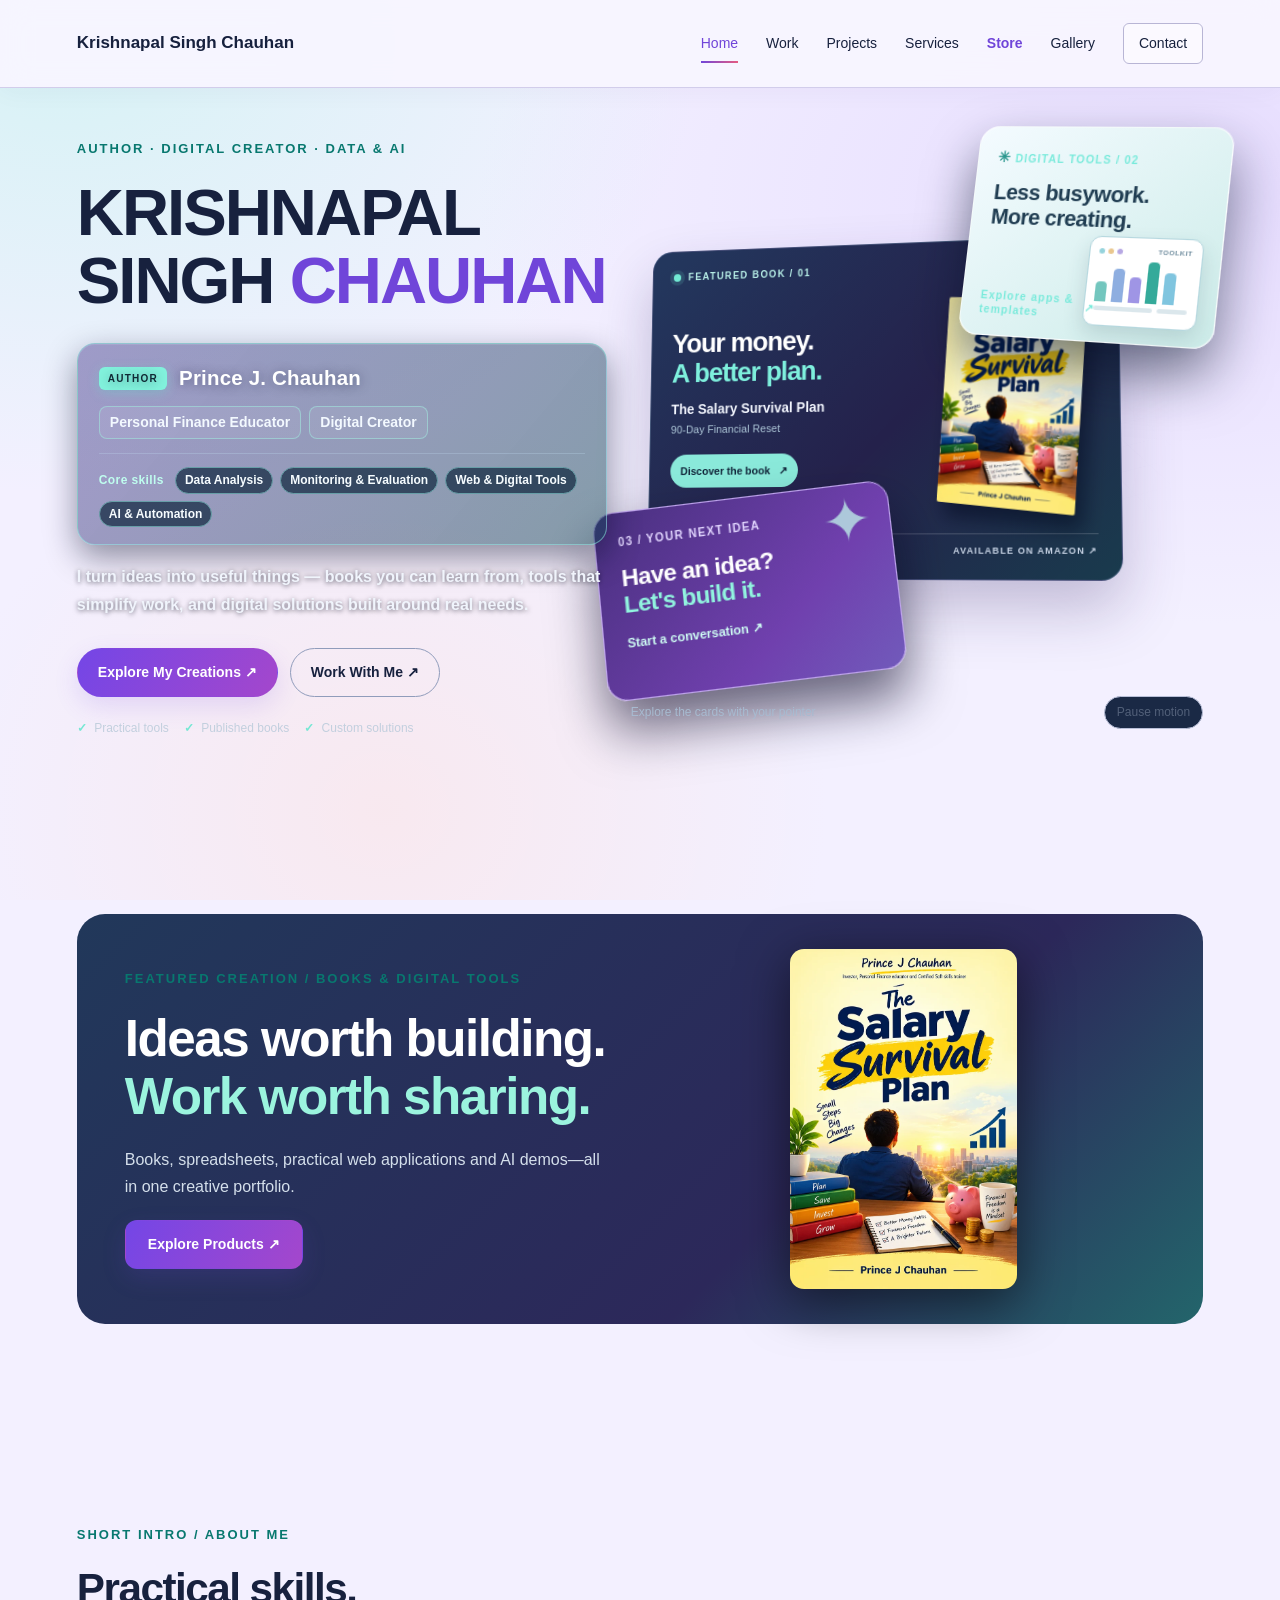
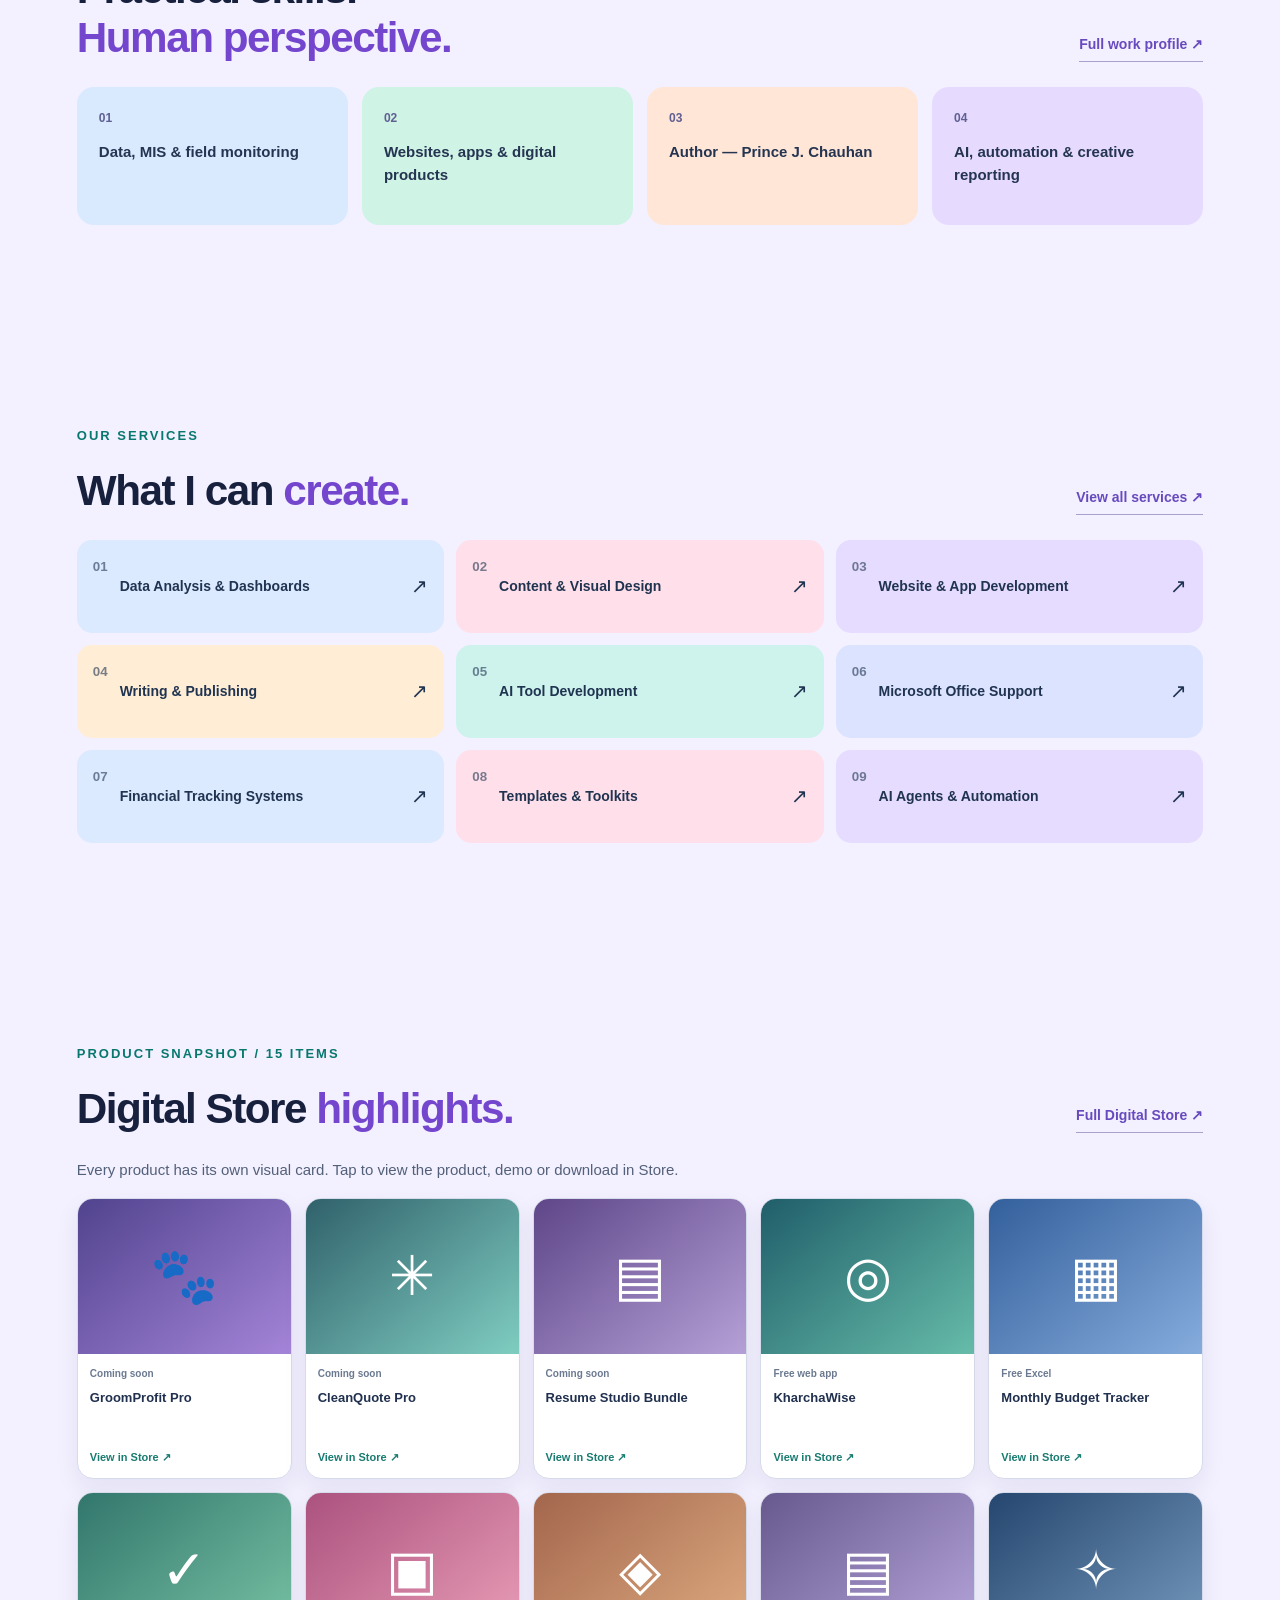
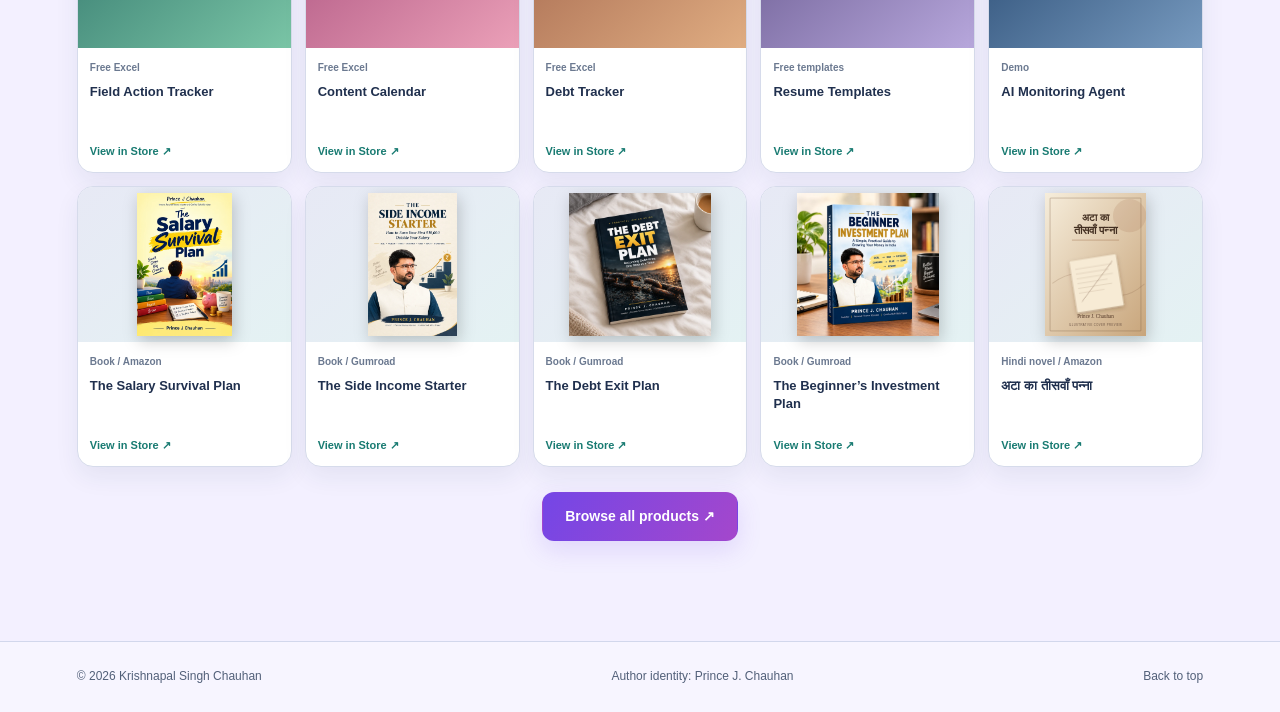
==== commit d663f398: "Increase Home identity text contrast and highlight author roles and skills" ====
--- a/index.html
+++ b/index.html
@@ -1,15 +1,17 @@
 <!doctype html>
-<html lang="en"><head><meta charset="utf-8"><meta name="viewport" content="width=device-width,initial-scale=1"><title>Krishnapal Chauhan | Impact, Data & Books</title><meta name="description" content="Explore the work, M&E projects and personal finance books of Krishnapal Singh Chauhan, writing as Prince J. Chauhan."><link rel="icon" href="data:image/svg+xml,%3Csvg xmlns='http://www.w3.org/2000/svg' viewBox='0 0 64 64'%3E%3Crect width='64' height='64' rx='14' fill='%23071020'/%3E%3Cpath d='M16 44V32h8v12zm12 0V23h8v21zm12 0V14h8v30z' fill='%235ce6c9'/%3E%3C/svg%3E"><link rel="stylesheet" href="style.css?v=20261013-hero3d-v4"></head>
+<html lang="en"><head><meta charset="utf-8"><meta name="viewport" content="width=device-width,initial-scale=1"><title>Krishnapal Chauhan | Impact, Data & Books</title><meta name="description" content="Explore the work, M&E projects and personal finance books of Krishnapal Singh Chauhan, writing as Prince J. Chauhan."><link rel="icon" href="data:image/svg+xml,%3Csvg xmlns='http://www.w3.org/2000/svg' viewBox='0 0 64 64'%3E%3Crect width='64' height='64' rx='14' fill='%23071020'/%3E%3Cpath d='M16 44V32h8v12zm12 0V23h8v21zm12 0V14h8v30z' fill='%235ce6c9'/%3E%3C/svg%3E"><link rel="stylesheet" href="style.css?v=20261013-herotext-v5"></head>
 <body><a class="skip" href="#main">Skip to content</a><header><a class="brand full-name-brand" href="#home">Krishnapal Singh Chauhan</a><nav aria-label="Main"><a href="#home">Home</a><a href="#work">Work</a><a href="#projects">Projects</a><a href="services.html">Services</a><a class="store-nav" href="#store">Store</a><a href="#gallery">Gallery</a><a class="nav-contact" href="#contact">Contact</a></nav></header>
 <main id="main">
 <section id="home" class="hero hero-v4" data-view="home">
   <div class="hero-copy">
     <p class="eyebrow">AUTHOR · DIGITAL CREATOR · DATA & AI</p>
     <h1 class="name-heading">Krishnapal<br>Singh <em>Chauhan</em></h1>
-    <p class="intro skills-tagline">Author <strong>Prince J. Chauhan</strong> · Personal Finance Educator · Digital Creator
-      <span>Data Analysis · M&E · Web & Digital Tools · AI & Automation</span>
-    </p>
-    <p class="hero-short-bio">I turn ideas into useful things — books you can learn from, tools that simplify work, and digital solutions built around real needs.</p>
+    <div class="hero-identity-highlight" aria-label="Author and professional identity">
+      <p class="hero-highlight-main"><span class="hero-highlight-label">AUTHOR</span> <strong>Prince J. Chauhan</strong></p>
+      <p class="hero-highlight-roles"><span>Personal Finance Educator</span><span>Digital Creator</span></p>
+      <p class="hero-highlight-skills"><strong>Core skills</strong> <span>Data Analysis</span><span>Monitoring &amp; Evaluation</span><span>Web &amp; Digital Tools</span><span>AI &amp; Automation</span></p>
+    </div>
+    <p class="hero-short-bio hero-bio-readable">I turn ideas into useful things — books you can learn from, tools that simplify work, and digital solutions built around real needs.</p>
     <div class="actions">
       <a class="button primary" href="#store">Explore My Creations ↗</a>
       <a class="button" href="services.html">Work With Me ↗</a>
--- a/style.css
+++ b/style.css
@@ -214,3 +214,17 @@
  .hero-scene-v4 .scene{transition:none;will-change:auto}
  .hero-scene-v4 .plane{transition:none}
 }
+
+/* Home hero: high contrast identity and highlighted professional skills (v5). */
+.hero-v4 .hero-identity-highlight{max-width:580px;margin:23px 0 18px;padding:19px 21px 17px;border-radius:18px;background:linear-gradient(130deg,rgba(73,57,143,.47),rgba(13,66,80,.48));border:1px solid rgba(143,235,224,.52);box-shadow:0 12px 32px #070c2970,inset 0 1px 0 #ffffff1b}
+.hero-v4 .hero-highlight-main{display:flex;gap:12px;flex-wrap:wrap;align-items:center;margin:0 0 13px;color:#f9fbff;font-size:clamp(18px,1.6vw,23px);font-weight:800;line-height:1.45;text-shadow:0 1px 12px #06102b70}
+.hero-v4 .hero-highlight-main strong{color:#ffffff;font-weight:900;letter-spacing:.2px}
+.hero-v4 .hero-highlight-label{background:#82f2dd;border-radius:6px;color:#102a35;padding:5px 9px;font-size:10px;letter-spacing:1.25px;font-weight:900;line-height:1.3;box-shadow:0 3px 12px #4cf4cd42}
+.hero-v4 .hero-highlight-roles{display:flex;flex-wrap:wrap;gap:8px;margin:0 0 14px}
+.hero-v4 .hero-highlight-roles span{background:#ffffff13;border:1px solid #9edbd7b3;border-radius:8px;padding:6px 10px;font-size:14px;line-height:1.35;font-weight:750;color:#f3f9ff}
+.hero-v4 .hero-highlight-skills{display:flex;flex-wrap:wrap;align-items:center;gap:7px;margin:0;padding-top:13px;border-top:1px solid #bdd8ec4a;color:#edf8ff;line-height:1.4}
+.hero-v4 .hero-highlight-skills strong{font-size:12px;font-weight:850;letter-spacing:.4px;color:#bffdef;margin-right:4px}
+.hero-v4 .hero-highlight-skills span{display:inline-flex;align-items:center;border:1px solid #679ea7;background:#0d243cb3;border-radius:999px;padding:4px 9px;font-size:12px;font-weight:750;color:#f6fcff}
+.hero-v4 .hero-bio-readable{color:#f0f4fc!important;font-size:16px;font-weight:550;line-height:1.7;text-shadow:0 1px 5px #02061996;max-width:570px}
+@media(max-width:760px){.hero-v4 .hero-identity-highlight{padding:16px;margin-top:18px}.hero-v4 .hero-highlight-main{font-size:20px}.hero-v4 .hero-highlight-roles span{font-size:13px}.hero-v4 .hero-bio-readable{font-size:15px}}
+@media(max-width:420px){.hero-v4 .hero-highlight-skills span{font-size:11px}.hero-v4 .hero-highlight-main{font-size:18px}}
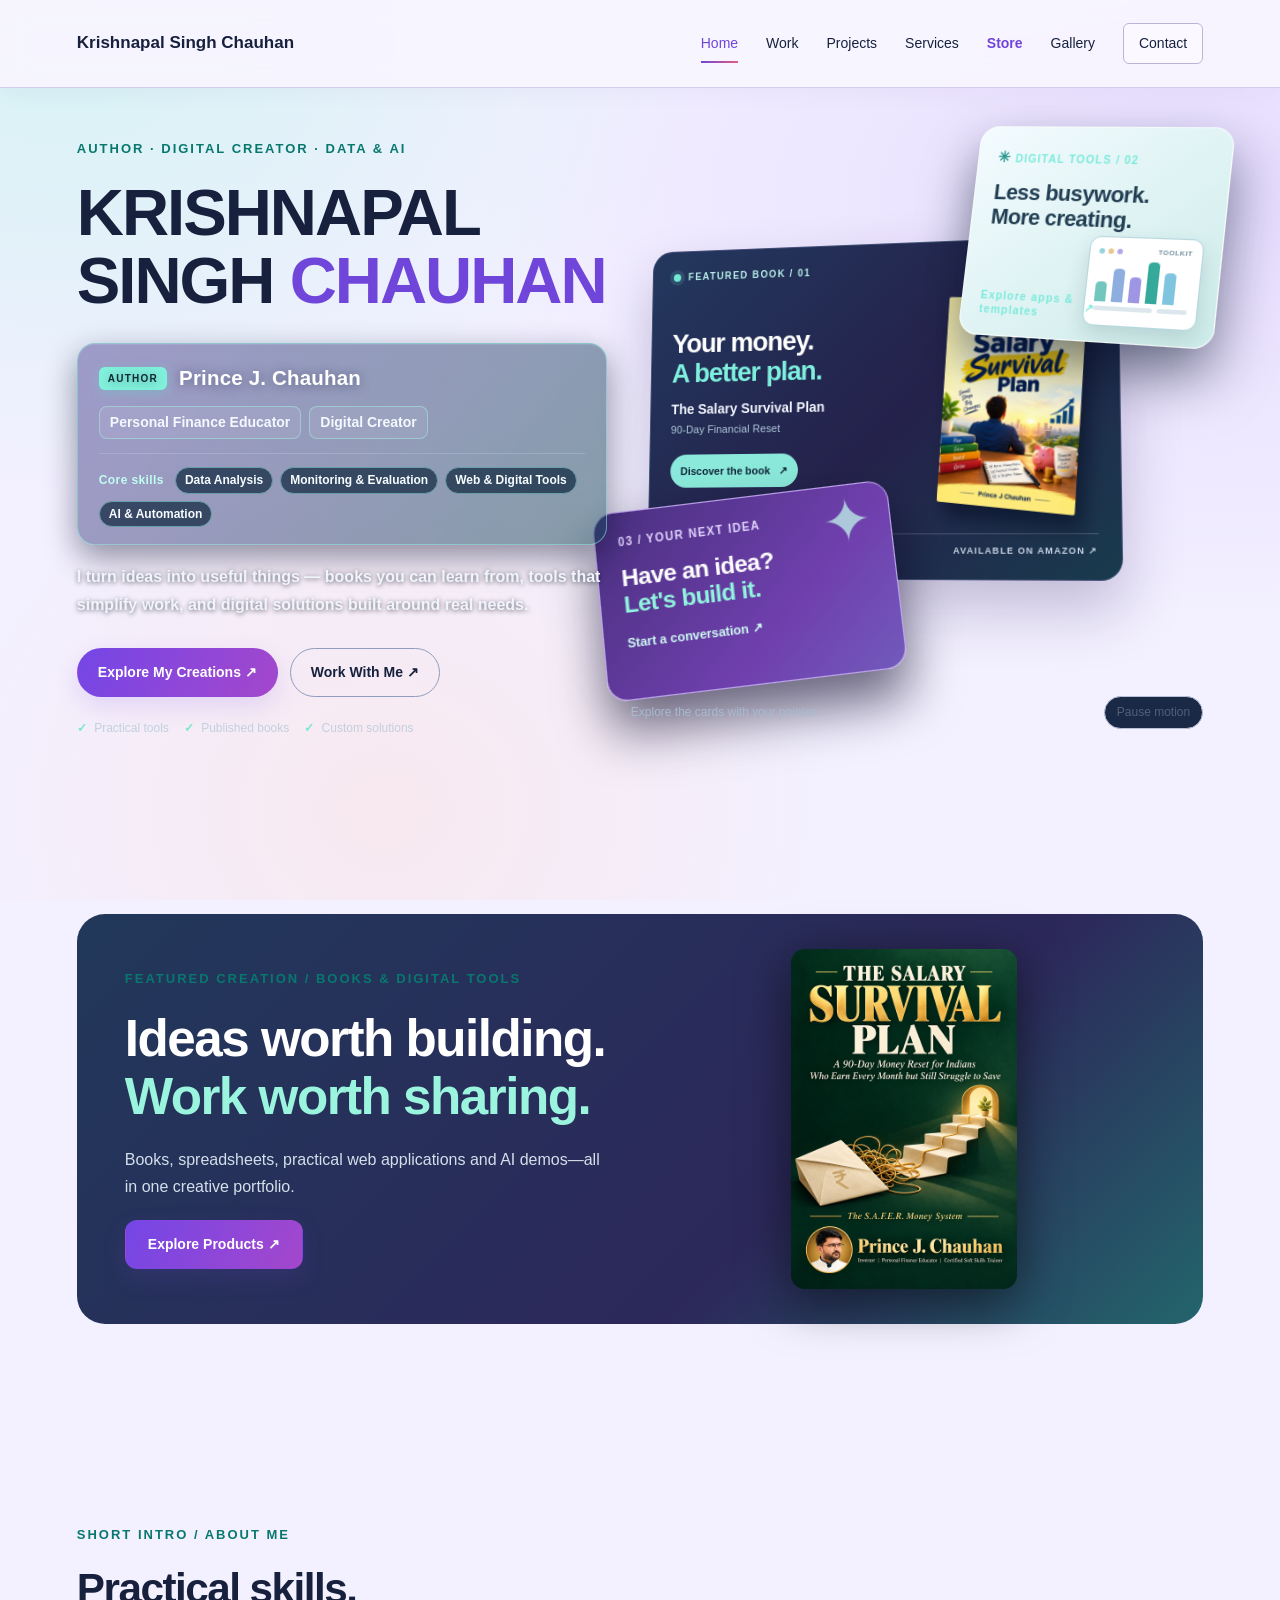
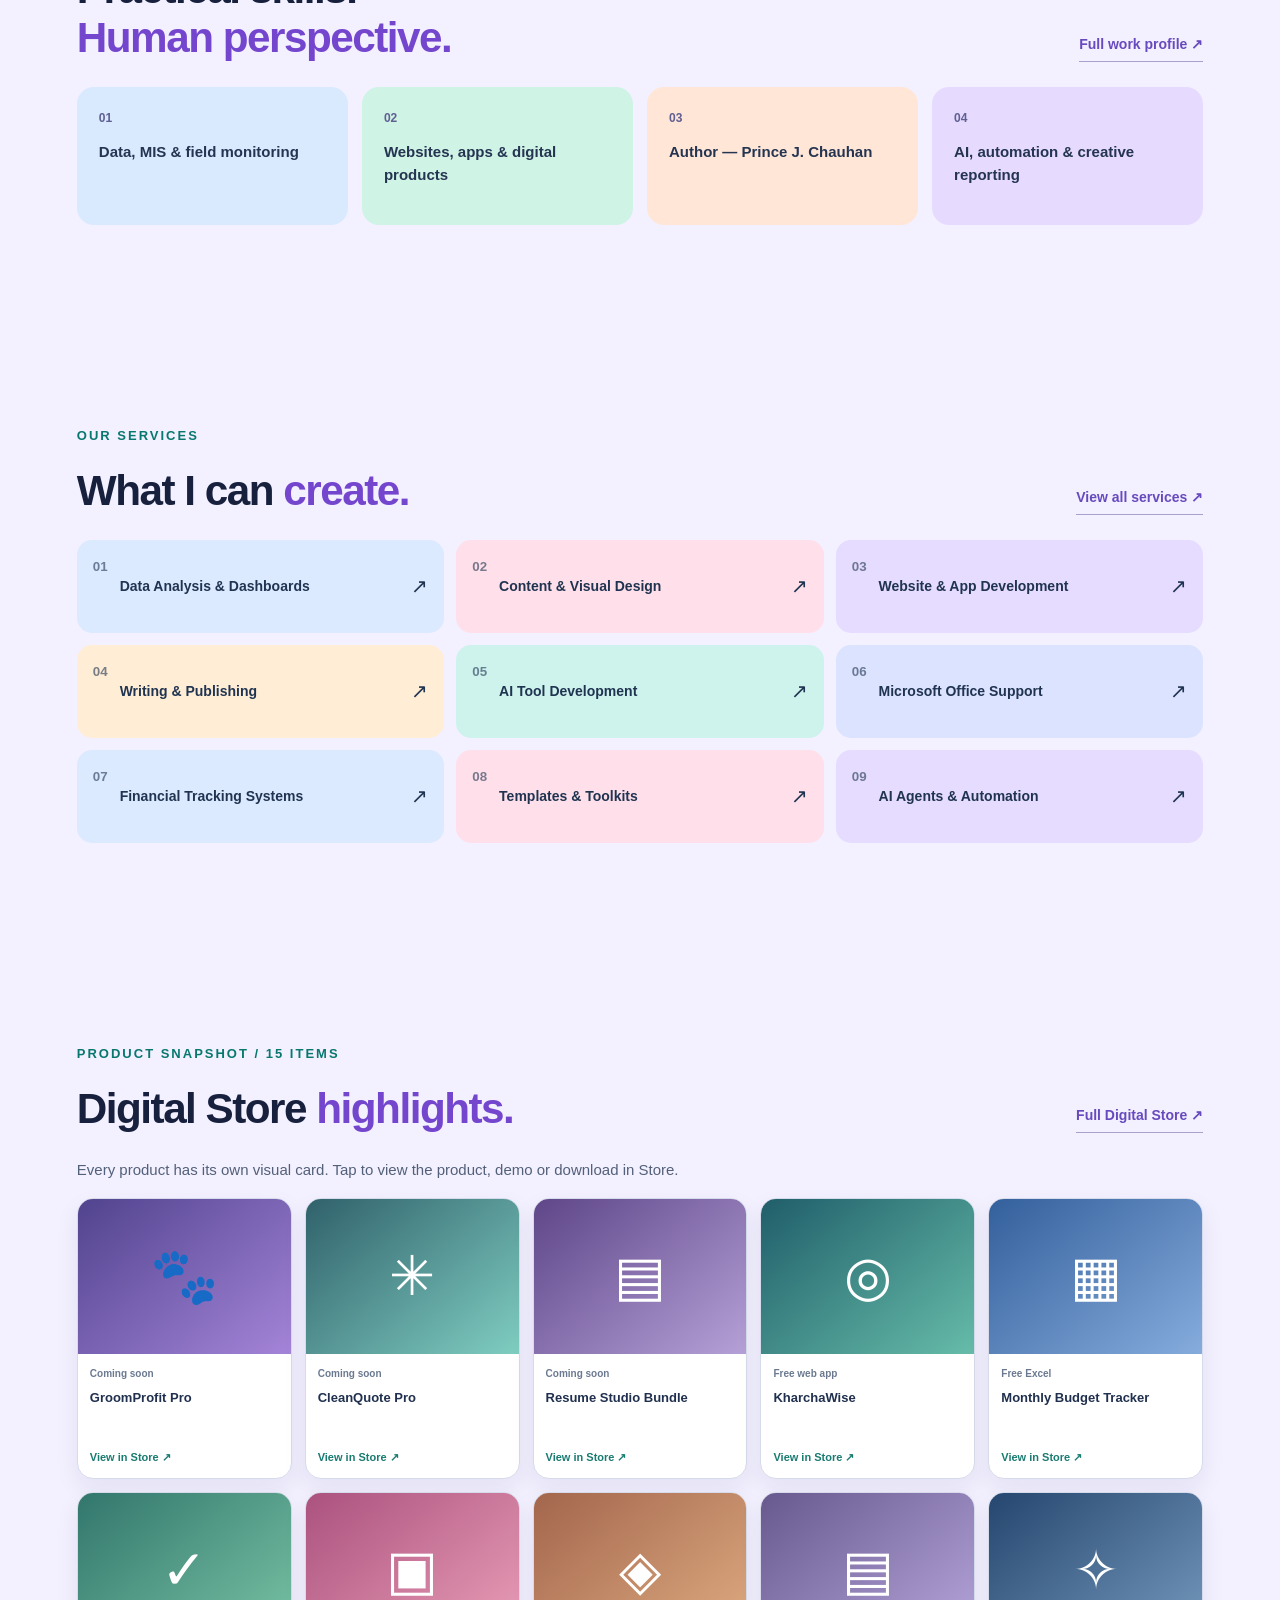
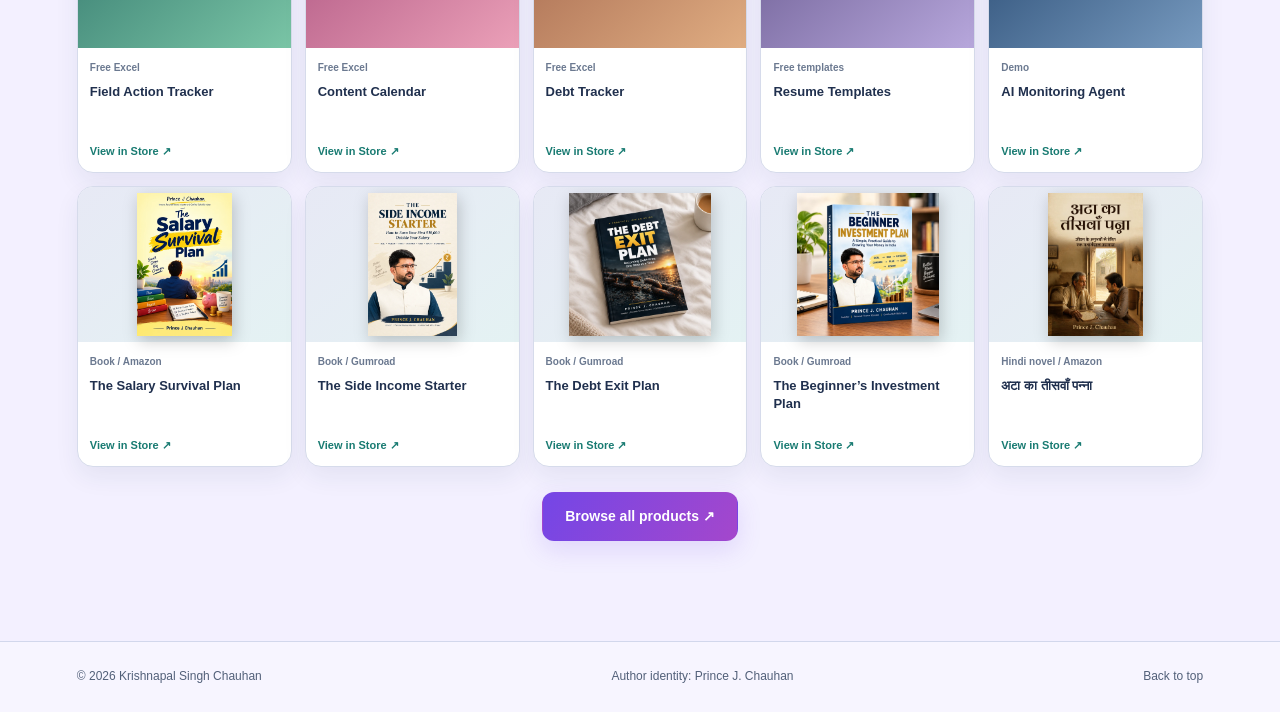
==== commit 55961604: "Use uploaded official cover images for Salary Survival Plan and Ata book" ====
--- a/index.html
+++ b/index.html
@@ -65,10 +65,10 @@
 </section>
 
 
-<section class="section hs-feature" data-view="home"><div class="hs-feature-area"><div><p class="eyebrow">FEATURED CREATION / BOOKS & DIGITAL TOOLS</p><h2>Ideas worth building.<br><em>Work worth sharing.</em></h2><p>Books, spreadsheets, practical web applications and AI demos—all in one creative portfolio.</p><a class="button primary" href="#store">Explore Products ↗</a></div><a class="hs-large-cover" href="#store-salary"><img src="https://drive.google.com/thumbnail?id=1KpXKbkoHsO9OlmdQcfU4_3CLkaFUDpIm&sz=w1200" onerror="this.onerror=null;this.src='assets/salary.webp'" alt="Large promotional mockup for The Salary Survival Plan"></a></div></section>
+<section class="section hs-feature" data-view="home"><div class="hs-feature-area"><div><p class="eyebrow">FEATURED CREATION / BOOKS & DIGITAL TOOLS</p><h2>Ideas worth building.<br><em>Work worth sharing.</em></h2><p>Books, spreadsheets, practical web applications and AI demos—all in one creative portfolio.</p><a class="button primary" href="#store">Explore Products ↗</a></div><a class="hs-large-cover" href="#store-salary"><img src="assets/salary-book-cover.jpg" onerror="this.onerror=null;this.src='assets/salary.webp'" alt="Large promotional mockup for The Salary Survival Plan"></a></div></section>
 <section class="section hs-about" data-view="home"><div class="hs-section-head"><div><p class="eyebrow">SHORT INTRO / ABOUT ME</p><h2>Practical skills.<br><em>Human perspective.</em></h2></div><a href="#work">Full work profile ↗</a></div><div class="hs-about-grid"><div class="hs-about-point pt-a"><b>01</b><strong>Data, MIS & field monitoring</strong></div><div class="hs-about-point pt-b"><b>02</b><strong>Websites, apps & digital products</strong></div><div class="hs-about-point pt-c"><b>03</b><strong>Author — Prince J. Chauhan</strong></div><div class="hs-about-point pt-d"><b>04</b><strong>AI, automation & creative reporting</strong></div></div></section>
 <section class="section hs-services" data-view="home"><div class="hs-section-head"><div><p class="eyebrow">OUR SERVICES</p><h2>What I can <em>create.</em></h2></div><a href="services.html">View all services ↗</a></div><div class="hs-service-grid"><a class="hs-service hs-color-0" href="services.html"><small>01</small><b>Data Analysis & Dashboards</b><span>↗</span></a><a class="hs-service hs-color-1" href="services.html"><small>02</small><b>Content & Visual Design</b><span>↗</span></a><a class="hs-service hs-color-2" href="services.html"><small>03</small><b>Website & App Development</b><span>↗</span></a><a class="hs-service hs-color-3" href="services.html"><small>04</small><b>Writing & Publishing</b><span>↗</span></a><a class="hs-service hs-color-4" href="services.html"><small>05</small><b>AI Tool Development</b><span>↗</span></a><a class="hs-service hs-color-5" href="services.html"><small>06</small><b>Microsoft Office Support</b><span>↗</span></a><a class="hs-service hs-color-0" href="services.html"><small>07</small><b>Financial Tracking Systems</b><span>↗</span></a><a class="hs-service hs-color-1" href="services.html"><small>08</small><b>Templates & Toolkits</b><span>↗</span></a><a class="hs-service hs-color-2" href="services.html"><small>09</small><b>AI Agents & Automation</b><span>↗</span></a></div></section>
-<section class="section hs-products" data-view="home"><div class="hs-section-head"><div><p class="eyebrow">PRODUCT SNAPSHOT / 15 ITEMS</p><h2>Digital Store <em>highlights.</em></h2></div><a href="#store">Full Digital Store ↗</a></div><p class="hs-muted">Every product has its own visual card. Tap to view the product, demo or download in Store.</p><div class="hs-products-grid"><a class="hs-prod" href="#store-groom"><div class="hs-prod-image hs-tone-a"><span>🐾</span></div><div class="hs-prod-desc"><small>Coming soon</small><strong>GroomProfit Pro</strong><span>View in Store ↗</span></div></a><a class="hs-prod" href="#store-clean"><div class="hs-prod-image hs-tone-b"><span>✳</span></div><div class="hs-prod-desc"><small>Coming soon</small><strong>CleanQuote Pro</strong><span>View in Store ↗</span></div></a><a class="hs-prod" href="#store-resume-studio"><div class="hs-prod-image hs-tone-c"><span>▤</span></div><div class="hs-prod-desc"><small>Coming soon</small><strong>Resume Studio Bundle</strong><span>View in Store ↗</span></div></a><a class="hs-prod" href="#store-kharchawise"><div class="hs-prod-image hs-tone-d"><span>◎</span></div><div class="hs-prod-desc"><small>Free web app</small><strong>KharchaWise</strong><span>View in Store ↗</span></div></a><a class="hs-prod" href="#store-budget"><div class="hs-prod-image hs-tone-e"><span>▦</span></div><div class="hs-prod-desc"><small>Free Excel</small><strong>Monthly Budget Tracker</strong><span>View in Store ↗</span></div></a><a class="hs-prod" href="#store-field"><div class="hs-prod-image hs-tone-f"><span>✓</span></div><div class="hs-prod-desc"><small>Free Excel</small><strong>Field Action Tracker</strong><span>View in Store ↗</span></div></a><a class="hs-prod" href="#store-content"><div class="hs-prod-image hs-tone-g"><span>▣</span></div><div class="hs-prod-desc"><small>Free Excel</small><strong>Content Calendar</strong><span>View in Store ↗</span></div></a><a class="hs-prod" href="#store-debt"><div class="hs-prod-image hs-tone-h"><span>◈</span></div><div class="hs-prod-desc"><small>Free Excel</small><strong>Debt Tracker</strong><span>View in Store ↗</span></div></a><a class="hs-prod" href="#store-resume-templates"><div class="hs-prod-image hs-tone-i"><span>▤</span></div><div class="hs-prod-desc"><small>Free templates</small><strong>Resume Templates</strong><span>View in Store ↗</span></div></a><a class="hs-prod" href="#store-agent"><div class="hs-prod-image hs-tone-j"><span>✧</span></div><div class="hs-prod-desc"><small>Demo</small><strong>AI Monitoring Agent</strong><span>View in Store ↗</span></div></a><a class="hs-prod" href="#store-salary"><div class="hs-prod-image hs-book"><img src="https://drive.google.com/thumbnail?id=1KpXKbkoHsO9OlmdQcfU4_3CLkaFUDpIm&sz=w1200" alt="The Salary Survival Plan cover or preview" loading="lazy" onerror="this.onerror=null;this.src='assets/salary.webp'"></div><div class="hs-prod-desc"><small>Book / Amazon</small><strong>The Salary Survival Plan</strong><span>View in Store ↗</span></div></a><a class="hs-prod" href="#store-side-income"><div class="hs-prod-image hs-book"><img src="assets/income.webp" alt="The Side Income Starter cover or preview" loading="lazy"></div><div class="hs-prod-desc"><small>Book / Gumroad</small><strong>The Side Income Starter</strong><span>View in Store ↗</span></div></a><a class="hs-prod" href="#store-debt-book"><div class="hs-prod-image hs-book"><img src="assets/debt.webp" alt="The Debt Exit Plan cover or preview" loading="lazy"></div><div class="hs-prod-desc"><small>Book / Gumroad</small><strong>The Debt Exit Plan</strong><span>View in Store ↗</span></div></a><a class="hs-prod" href="#store-investment"><div class="hs-prod-image hs-book"><img src="assets/invest.webp" alt="The Beginner’s Investment Plan cover or preview" loading="lazy"></div><div class="hs-prod-desc"><small>Book / Gumroad</small><strong>The Beginner’s Investment Plan</strong><span>View in Store ↗</span></div></a><a class="hs-prod" href="#store-ata"><div class="hs-prod-image hs-book"><img src="https://drive.google.com/thumbnail?id=1yqMSxW2IDqdPIzy8GeifeQOqb2DGpigK&sz=w1200" alt="अटा का तीसवाँ पन्ना cover or preview" loading="lazy" onerror="this.onerror=null;this.src='assets/ata-cover-preview.svg'"></div><div class="hs-prod-desc"><small>Hindi novel / Amazon</small><strong>अटा का तीसवाँ पन्ना</strong><span>View in Store ↗</span></div></a></div><div class="hs-all"><a class="button primary" href="#store">Browse all products ↗</a></div></section><section id="work" class="section work-studio" data-view="work" hidden><div class="bio-card"><div><p class="eyebrow">WORK / EXPERIENCE & EXPERTISE</p><h2>15 years.<br><em>Many skills. One purpose.</em></h2><p class="bio-tagline">Turning data, field experience and ideas into practical tools.</p><p class="bio-text">I am Krishnapal Singh Chauhan, with 15 years of total professional experience across data and MIS, field operations, education programs, project coordination and digital work. I bring analytical thinking, practical reporting and a focus on clear, usable outputs. I also write personal-finance guides as Prince J. Chauhan.</p></div><div class="experience-badges"><div><b>15</b><span>years total experience</span></div><div><b>5</b><span>years in web, app & tool development</span></div><div><b>4</b><span>personal-finance books</span></div></div></div><div class="experience-tabs" role="tablist" aria-label="Experience areas"><button id="tab-data" role="tab" aria-selected="true" aria-controls="panel-data" data-work-tab="data">Data Analysis</button><button id="tab-management" role="tab" aria-selected="false" tabindex="-1" aria-controls="panel-management" data-work-tab="management">Project Management & Consulting</button><button id="tab-development" role="tab" aria-selected="false" tabindex="-1" aria-controls="panel-development" data-work-tab="development">Web, Apps & Tools</button><button id="tab-finance" role="tab" aria-selected="false" tabindex="-1" aria-controls="panel-finance" data-work-tab="finance">Finance & Author</button></div>
+<section class="section hs-products" data-view="home"><div class="hs-section-head"><div><p class="eyebrow">PRODUCT SNAPSHOT / 15 ITEMS</p><h2>Digital Store <em>highlights.</em></h2></div><a href="#store">Full Digital Store ↗</a></div><p class="hs-muted">Every product has its own visual card. Tap to view the product, demo or download in Store.</p><div class="hs-products-grid"><a class="hs-prod" href="#store-groom"><div class="hs-prod-image hs-tone-a"><span>🐾</span></div><div class="hs-prod-desc"><small>Coming soon</small><strong>GroomProfit Pro</strong><span>View in Store ↗</span></div></a><a class="hs-prod" href="#store-clean"><div class="hs-prod-image hs-tone-b"><span>✳</span></div><div class="hs-prod-desc"><small>Coming soon</small><strong>CleanQuote Pro</strong><span>View in Store ↗</span></div></a><a class="hs-prod" href="#store-resume-studio"><div class="hs-prod-image hs-tone-c"><span>▤</span></div><div class="hs-prod-desc"><small>Coming soon</small><strong>Resume Studio Bundle</strong><span>View in Store ↗</span></div></a><a class="hs-prod" href="#store-kharchawise"><div class="hs-prod-image hs-tone-d"><span>◎</span></div><div class="hs-prod-desc"><small>Free web app</small><strong>KharchaWise</strong><span>View in Store ↗</span></div></a><a class="hs-prod" href="#store-budget"><div class="hs-prod-image hs-tone-e"><span>▦</span></div><div class="hs-prod-desc"><small>Free Excel</small><strong>Monthly Budget Tracker</strong><span>View in Store ↗</span></div></a><a class="hs-prod" href="#store-field"><div class="hs-prod-image hs-tone-f"><span>✓</span></div><div class="hs-prod-desc"><small>Free Excel</small><strong>Field Action Tracker</strong><span>View in Store ↗</span></div></a><a class="hs-prod" href="#store-content"><div class="hs-prod-image hs-tone-g"><span>▣</span></div><div class="hs-prod-desc"><small>Free Excel</small><strong>Content Calendar</strong><span>View in Store ↗</span></div></a><a class="hs-prod" href="#store-debt"><div class="hs-prod-image hs-tone-h"><span>◈</span></div><div class="hs-prod-desc"><small>Free Excel</small><strong>Debt Tracker</strong><span>View in Store ↗</span></div></a><a class="hs-prod" href="#store-resume-templates"><div class="hs-prod-image hs-tone-i"><span>▤</span></div><div class="hs-prod-desc"><small>Free templates</small><strong>Resume Templates</strong><span>View in Store ↗</span></div></a><a class="hs-prod" href="#store-agent"><div class="hs-prod-image hs-tone-j"><span>✧</span></div><div class="hs-prod-desc"><small>Demo</small><strong>AI Monitoring Agent</strong><span>View in Store ↗</span></div></a><a class="hs-prod" href="#store-salary"><div class="hs-prod-image hs-book"><img src="https://drive.google.com/thumbnail?id=1KpXKbkoHsO9OlmdQcfU4_3CLkaFUDpIm&sz=w1200" alt="The Salary Survival Plan cover or preview" loading="lazy" onerror="this.onerror=null;this.src='assets/salary.webp'"></div><div class="hs-prod-desc"><small>Book / Amazon</small><strong>The Salary Survival Plan</strong><span>View in Store ↗</span></div></a><a class="hs-prod" href="#store-side-income"><div class="hs-prod-image hs-book"><img src="assets/income.webp" alt="The Side Income Starter cover or preview" loading="lazy"></div><div class="hs-prod-desc"><small>Book / Gumroad</small><strong>The Side Income Starter</strong><span>View in Store ↗</span></div></a><a class="hs-prod" href="#store-debt-book"><div class="hs-prod-image hs-book"><img src="assets/debt.webp" alt="The Debt Exit Plan cover or preview" loading="lazy"></div><div class="hs-prod-desc"><small>Book / Gumroad</small><strong>The Debt Exit Plan</strong><span>View in Store ↗</span></div></a><a class="hs-prod" href="#store-investment"><div class="hs-prod-image hs-book"><img src="assets/invest.webp" alt="The Beginner’s Investment Plan cover or preview" loading="lazy"></div><div class="hs-prod-desc"><small>Book / Gumroad</small><strong>The Beginner’s Investment Plan</strong><span>View in Store ↗</span></div></a><a class="hs-prod" href="#store-ata"><div class="hs-prod-image hs-book"><img src="assets/ata-book-cover.jpg" alt="अटा का तीसवाँ पन्ना cover or preview" loading="lazy" onerror="this.onerror=null;this.src='assets/ata-cover-preview.svg'"></div><div class="hs-prod-desc"><small>Hindi novel / Amazon</small><strong>अटा का तीसवाँ पन्ना</strong><span>View in Store ↗</span></div></a></div><div class="hs-all"><a class="button primary" href="#store">Browse all products ↗</a></div></section><section id="work" class="section work-studio" data-view="work" hidden><div class="bio-card"><div><p class="eyebrow">WORK / EXPERIENCE & EXPERTISE</p><h2>15 years.<br><em>Many skills. One purpose.</em></h2><p class="bio-tagline">Turning data, field experience and ideas into practical tools.</p><p class="bio-text">I am Krishnapal Singh Chauhan, with 15 years of total professional experience across data and MIS, field operations, education programs, project coordination and digital work. I bring analytical thinking, practical reporting and a focus on clear, usable outputs. I also write personal-finance guides as Prince J. Chauhan.</p></div><div class="experience-badges"><div><b>15</b><span>years total experience</span></div><div><b>5</b><span>years in web, app & tool development</span></div><div><b>4</b><span>personal-finance books</span></div></div></div><div class="experience-tabs" role="tablist" aria-label="Experience areas"><button id="tab-data" role="tab" aria-selected="true" aria-controls="panel-data" data-work-tab="data">Data Analysis</button><button id="tab-management" role="tab" aria-selected="false" tabindex="-1" aria-controls="panel-management" data-work-tab="management">Project Management & Consulting</button><button id="tab-development" role="tab" aria-selected="false" tabindex="-1" aria-controls="panel-development" data-work-tab="development">Web, Apps & Tools</button><button id="tab-finance" role="tab" aria-selected="false" tabindex="-1" aria-controls="panel-finance" data-work-tab="finance">Finance & Author</button></div>
 <div id="panel-data" class="experience-panel" role="tabpanel" aria-labelledby="tab-data" tabindex="0"><div class="panel-heading"><span class="eyebrow">DATA / MIS / QUALITY</span><h3>From records to decisions.</h3><p>Data and MIS work across a 15-year professional journey, with education-program monitoring and analysis since 2018.</p></div><div class="experience-columns"><div><h4>Skills & practice</h4><div class="tags"><span>Excel formulas & PivotTables</span><span>KPI dashboards</span><span>Data cleaning</span><span>Verification & quality assurance</span><span>Root-cause analysis</span><span>SurveyCTO</span><span>GIS & location checks</span><span>Management reporting</span></div><p>Review enrolment, retention, attendance and field coverage; identify record mismatches and turn comparisons into follow-up priorities.</p></div><div><h4>Work with organizations</h4><div class="organization"><b>Educate Girls</b><span>2022–present · M&E, verification, district reporting and field-team support</span></div><div class="organization"><b>Pratham Education Foundation</b><span>2018–2022 · School monitoring, program reviews and field reporting</span></div><div class="organization"><b>SS Infrastructure Private Limited</b><span>2012–2013 · Data entry and document verification</span></div><a class="button" href="#projects">Explore analytics projects</a></div></div></div>
 <div id="panel-management" class="experience-panel" role="tabpanel" aria-labelledby="tab-management" tabindex="0" hidden><div class="panel-heading"><span class="eyebrow">PLANNING / IMPLEMENTATION / ADVISORY SUPPORT</span><h3>Keep teams and priorities connected.</h3><p>Education-program coordination since 2018, with earlier field and site operations experience.</p></div><div class="experience-columns"><div><h4>Project management</h4><ul><li>Field plans, schedules, reviews and follow-up tracking</li><li>Team mentoring, training and stakeholder coordination</li><li>Monitoring frameworks and implementation-quality checks</li><li>Risk identification and practical corrective actions</li></ul><h4>Consulting & problem-solving approach</h4><p>Understand the problem, review evidence, identify possible root causes and recommend a clear action plan. Support reporting formats, workflow design and training needs.</p></div><div><h4>Experience context</h4><div class="organization"><b>Educate Girls</b><span>District Impact Specialist / District Impact Associate · Field support, quality reviews and management insights</span></div><div class="organization"><b>Pratham Education Foundation</b><span>Block Coordinator · School monitoring, community mobilization and team support</span></div><div class="organization"><b>Murugappa Group</b><span>Site Engineer · Planning, measurement, billing and site coordination</span></div></div></div></div>
 <div id="panel-development" class="experience-panel" role="tabpanel" aria-labelledby="tab-development" tabindex="0" hidden><div class="panel-heading"><span class="eyebrow">5 YEARS / WEB, APPS & TOOLS</span><h3>Build for everyday use.</h3><p>Five years of development experience focused on websites, practical digital tools and workflow solutions.</p></div><div class="experience-columns"><div><h4>What I build</h4><ul><li>Responsive portfolio and service websites</li><li>Interactive dashboards and reporting tools</li><li>Forms, trackers, calculators and reusable templates</li><li>App interfaces and workflow prototypes</li><li>AI-assisted content and reporting workflows</li></ul></div><div><h4>Examples</h4><div class="organization"><b>This 3D portfolio</b><span>Separate views, interactive book display and service catalog</span></div><div class="organization"><b>Field data workflow</b><span>Google Forms, Sheets and Apps Script for structured collection and reporting</span></div><div class="organization"><b>Financial tools</b><span>Budget worksheets, debt trackers and web calculators</span></div><a class="button" href="services.html">Explore tools & services</a></div></div></div>
@@ -116,6 +116,6 @@
 </section>
 <section id="books" class="section books" data-view="store" hidden><div class="section-head"><div><p class="eyebrow">BOOK STORE / PRINCE J. CHAUHAN</p><h2>Read. Plan.<br>Put ideas into practice.</h2></div><p>Explore five books: four money guides and the Hindi novel “अटा का तीसवाँ पन्ना”.</p></div><div class="book-experience"><div class="book-stage" id="bookStage" tabindex="0" role="region" aria-label="3D book display. Use left and right arrow keys to change books."><img id="activeCover" src="https://drive.google.com/thumbnail?id=1KpXKbkoHsO9OlmdQcfU4_3CLkaFUDpIm&sz=w1200" onerror="this.onerror=null;this.src='assets/salary.webp'" alt="The Salary Survival Plan cover"></div><div class="book-info"><p class="eyebrow" id="bookNumber">BOOK 01 / 05</p><h3 id="bookTitle">The Salary Survival Plan</h3><p id="bookDescription">A practical money reset for people who earn every month but struggle to save.</p><p class="author">By Prince J. Chauhan</p><div class="tags" id="bookTags"><span>Budgeting</span><span>Salary planning</span><span>Money habits</span></div><div class="book-actions"><button id="prevBook" class="button" aria-label="Previous book">Previous</button><button id="nextBook" class="button primary" aria-label="Next book">Next book</button></div><a id="buyBook" class="text-link" href="https://www.amazon.in/dp/B0HC4DY19H" target="_blank" rel="noopener noreferrer">Buy eBook · Amazon India</a><a id="buyPrintBook" class="text-link" href="https://www.amazon.com/dp/B0HM6HF2FX" target="_blank" rel="noopener noreferrer">Buy Book · Amazon.com</a><p class="small">Drag the cover to rotate it, or use the rotation slider.</p><label class="rotate-label" for="rotation">Cover angle <input id="rotation" type="range" min="-40" max="40" value="-16"></label></div></div><div class="book-selector" aria-label="Select a book"><button data-book="0" class="selected" aria-pressed="true"><img src="assets/salary.webp" alt=""><span>Salary Survival</span></button><button data-book="1" aria-pressed="false"><img src="assets/income.webp" alt=""><span>Side Income</span></button><button data-book="2" aria-pressed="false"><img src="assets/debt.webp" alt=""><span>Debt Exit</span></button><button data-book="3" aria-pressed="false"><img src="assets/invest.webp" alt=""><span>Beginner Investment</span></button><button data-book="4" aria-pressed="false"><img src="https://drive.google.com/thumbnail?id=1yqMSxW2IDqdPIzy8GeifeQOqb2DGpigK&sz=w1200" onerror="this.onerror=null;this.src='assets/ata-cover-preview.svg'" alt=""><span>अटा का तीसवाँ पन्ना</span></button></div></section><section id="digital-tools" class="section resources" data-view="store" hidden><div class="section-head"><div><p class="eyebrow">TRACKERS / WEB CALCULATORS</p><h2>Small tools.<br>Clearer numbers.</h2></div><p>Try the calculators below or download a tracker to use with your own figures.</p></div><div class="tool-grid"><article id="expense-tracker" class="tool-card" style="grid-column:1/-1"><span class="eyebrow">EXPENSE TRACKER / KHARCHAWISE</span><h3>KharchaWise Expense Tracker</h3><p>Open KharchaWise to track your everyday expenses.</p><a class="button primary" href="https://kharchawise-free-beta.vercel.app/#" target="_blank" rel="noopener noreferrer">Open expense tracker</a></article><article class="tool-card"><span class="eyebrow">MONTHLY BUDGET</span><h3>Plan your balance.</h3><label>Monthly income (₹)<input id="budget-income" type="number" min="0" step="100" value="30000"></label><label>Monthly expenses (₹)<input id="budget-expenses" type="number" min="0" step="100" value="22000"></label><label>Planned savings (₹)<input id="budget-savings" type="number" min="0" step="100" value="5000"></label><output id="budget-result" aria-live="polite"></output><a class="text-link" href="https://docs.google.com/spreadsheets/d/1Yo99MKLa7SrEnmByf55AY38YMwZixokw/edit?usp=drivesdk&ouid=107347710284424507039&rtpof=true&sd=true" target="_blank" rel="noopener noreferrer">Open Excel budget tracker ↗</a></article><article class="tool-card"><span class="eyebrow">LOAN EMI ESTIMATE</span><h3>Understand a payment.</h3><label>Loan amount (₹)<input id="emi-principal" type="number" min="1" step="1000" value="100000"></label><label>Annual interest rate (%)<input id="emi-rate" type="number" min="0" max="100" step=".1" value="12"></label><label>Tenure (months)<input id="emi-months" type="number" min="1" max="600" step="1" value="12"></label><output id="emi-result" aria-live="polite"></output><p class="small">Estimate assumes a fixed rate and monthly payments; fees are excluded.</p></article></div></section>
 <section id="resource-templates" class="section resources" data-view="store" hidden><div class="section-head"><div><p class="eyebrow">FREE EXCEL / READY-TO-USE</p><h2>Useful templates.<br>Built to work.</h2></div><p>Each tracker is a separate Excel workbook in Google Drive, with its own dashboard and quick-start guide. No combined folder download.</p></div><div class="resource-grid"><article id="resume-templates" class="resource-card"><p class="excel-resource-kicker">CAREER RESOURCES</p><h3>Resume Templates</h3><p>Explore editable resume templates in the existing resume collection.</p><a class="text-link" href="https://drive.google.com/drive/folders/1juY0PHr3C21XXLLFRO9q4b7BA20_bIbP?usp=drive_link" target="_blank" rel="noopener noreferrer">Open resume templates ↗</a></article><article class="resource-card excel-resource"><p class="excel-resource-kicker">EXCEL WORKBOOK · FREE</p><h3>Field Action Tracker</h3><p>Track tasks, owners, priorities and evidence, then follow up on what remains open.</p><p class="excel-resource-description">Includes action register, summary dashboard and instructions.</p><a class="text-link" href="https://docs.google.com/spreadsheets/d/1um6JzTHEQHktTw0K_5eIpYp0Pb8S-Snz/edit?usp=drivesdk&ouid=107347710284424507039&rtpof=true&sd=true" target="_blank" rel="noopener noreferrer">Open individual Excel file ↗</a></article><article class="resource-card excel-resource"><p class="excel-resource-kicker">EXCEL WORKBOOK · FREE</p><h3>Content Calendar</h3><p>Plan posts, topics, captions and publishing dates in one place.</p><p class="excel-resource-description">Includes 200 planning rows, dropdowns and progress dashboard.</p><a class="text-link" href="https://docs.google.com/spreadsheets/d/10TXKhIV6gFkC3ETXpfQtLEScQPruxpk-/edit?usp=drivesdk&ouid=107347710284424507039&rtpof=true&sd=true" target="_blank" rel="noopener noreferrer">Open individual Excel file ↗</a></article><article class="resource-card excel-resource"><p class="excel-resource-kicker">EXCEL WORKBOOK · FREE</p><h3>Debt Tracker</h3><p>Organize debt accounts and log principal, interest and payments.</p><p class="excel-resource-description">Includes debt register, payment log, balances and dashboard.</p><a class="text-link" href="https://docs.google.com/spreadsheets/d/15Kb_-VPSUqY9RN1bwco1crmUNV9YiGbW/edit?usp=drivesdk&ouid=107347710284424507039&rtpof=true&sd=true" target="_blank" rel="noopener noreferrer">Open individual Excel file ↗</a></article><article class="resource-card excel-resource"><p class="excel-resource-kicker">EXCEL WORKBOOK · FREE</p><h3>Monthly Budget Tracker</h3><p>Capture income and spending in a simple month-by-month system.</p><p class="excel-resource-description">Includes transaction log, category totals and monthly dashboard.</p><a class="text-link" href="https://docs.google.com/spreadsheets/d/1Yo99MKLa7SrEnmByf55AY38YMwZixokw/edit?usp=drivesdk&ouid=107347710284424507039&rtpof=true&sd=true" target="_blank" rel="noopener noreferrer">Open individual Excel file ↗</a></article></div><p class="excel-resource-note">Files open individually on Google Drive. Access for public visitors depends on each file’s Drive sharing settings; no access to the collection folder is required.</p></section>
-<section id="gallery" class="section gallery" data-view="gallery" hidden><div><p class="eyebrow">04 / FIELD GALLERY</p><h2>Work, in pictures.</h2><p>Field visits, training sessions and workshops.</p></div><div class="album-empty"><span class="eyebrow">PHOTO ALBUMS</span><h3>No public album added yet.</h3><p>Selected field photographs will appear here when an album is available.</p></div></section>
+<section id="gallery" class="section gallery" data-view="gallery" hidden><div><p class="eyebrow">04 / FIELD GALLERY</p><h2>Work, in pictures.</h2><p>Field visits, training sessions and workshops.</p></div><p>Selected moments from school visits, community engagement and education initiatives.</p><div class="field-gallery-grid"><a href="assets/gallery/IMG20260124130330.jpg" target="_blank" rel="noopener" class="field-photo"><img src="assets/gallery/IMG20260124130330.jpg" alt="School learning activities" loading="lazy"><span>School learning activities ↗</span></a><a href="assets/gallery/IMG20250831104948.jpg" target="_blank" rel="noopener" class="field-photo"><img src="assets/gallery/IMG20250831104948.jpg" alt="Community celebration" loading="lazy"><span>Community celebration ↗</span></a><a href="assets/gallery/IMG20250627195210.jpg" target="_blank" rel="noopener" class="field-photo"><img src="assets/gallery/IMG20250627195210.jpg" alt="Girls education awareness meeting" loading="lazy"><span>Girls education awareness meeting ↗</span></a><a href="assets/gallery/IMG20250621125839.jpg" target="_blank" rel="noopener" class="field-photo"><img src="assets/gallery/IMG20250621125839.jpg" alt="Village stakeholder meeting" loading="lazy"><span>Village stakeholder meeting ↗</span></a><a href="assets/gallery/IMG20250506114604.jpg" target="_blank" rel="noopener" class="field-photo"><img src="assets/gallery/IMG20250506114604.jpg" alt="Field verification visit" loading="lazy"><span>Field verification visit ↗</span></a><a href="assets/gallery/IMG20250419110031.jpg" target="_blank" rel="noopener" class="field-photo"><img src="assets/gallery/IMG20250419110031.jpg" alt="School enrolment campaign" loading="lazy"><span>School enrolment campaign ↗</span></a></div><style>.field-gallery-grid{display:grid;grid-template-columns:repeat(2,minmax(0,1fr));gap:24px;margin-top:32px}.field-photo{display:block;position:relative;overflow:hidden;border-radius:16px;background:#18243a;text-decoration:none;aspect-ratio:4/3}.field-photo img{display:block;width:100%;height:100%;object-fit:cover;transition:transform .35s ease}.field-photo:hover img{transform:scale(1.045)}.field-photo span{position:absolute;bottom:0;left:0;right:0;padding:30px 14px 12px;color:white;font-weight:600;background:linear-gradient(transparent,rgba(0,0,0,.8))}@media(max-width:850px){.field-gallery-grid{grid-template-columns:repeat(2,minmax(0,1fr))}}@media(max-width:540px){.field-gallery-grid{grid-template-columns:1fr}}</style></section>
 <section id="contact" class="section contact" data-view="contact" hidden><p class="eyebrow">CONTACT / LET'S CONNECT</p><h2>Have a project in mind?<br><em>Get in touch.</em></h2><p>Connect for data analysis, content, websites, practical tools and learning resources.</p><div class="contact-grid"><a class="contact-card" href="https://x.com/princerchauhan" target="_blank" rel="noopener noreferrer"><span>X</span><strong>@princerchauhan</strong><small>Visit X profile</small></a><a class="contact-card" href="mailto:krishx965@gmail.com" ><span>Email</span><strong>krishx965@gmail.com</strong><small>Send an email</small></a><a class="contact-card" href="tel:+918103841264" ><span>Mobile</span><strong>+91 8103841264</strong><small>Call me</small></a><a class="contact-card" href="https://www.instagram.com/365_days_wealth_creation/" target="_blank" rel="noopener noreferrer"><span>Instagram</span><strong>365 Days Wealth Creation</strong><small>Visit Instagram</small></a><a class="contact-card" href="https://www.facebook.com/365DaysWealthCreation/" target="_blank" rel="noopener noreferrer"><span>Facebook</span><strong>365 Days Wealth Creation</strong><small>Visit Facebook</small></a><a class="contact-card" href="https://www.youtube.com/channel/UCc7OdOQQZrs7U5LkYdQVZfw" target="_blank" rel="noopener noreferrer"><span>YouTube</span><strong>YouTube channel</strong><small>Visit YouTube</small></a><a class="contact-card" href="https://github.com/krishx965-png" target="_blank" rel="noopener noreferrer"><span>GitHub</span><strong>krishx965-png</strong><small>View GitHub profile</small></a><a class="contact-card" href="https://www.linkedin.com/in/krishnapal-singh-chauhan-5362801bb" target="_blank" rel="noopener noreferrer"><span>LinkedIn</span><strong>Krishnapal Singh Chauhan</strong><small>Connect on LinkedIn</small></a></div></section></main><footer><span>© 2026 Krishnapal Singh Chauhan</span><span>Author identity: Prince J. Chauhan</span><a href="#home">Back to top</a></footer>
 <dialog id="projectDialog"><button id="closeDialog" class="close" aria-label="Close project details">×</button><p class="eyebrow" id="detailStatus"></p><h2 id="detailTitle"></h2><div id="detailBody"></div></dialog><script src="app.js?v=20261013-services-v2"></script></body></html>
